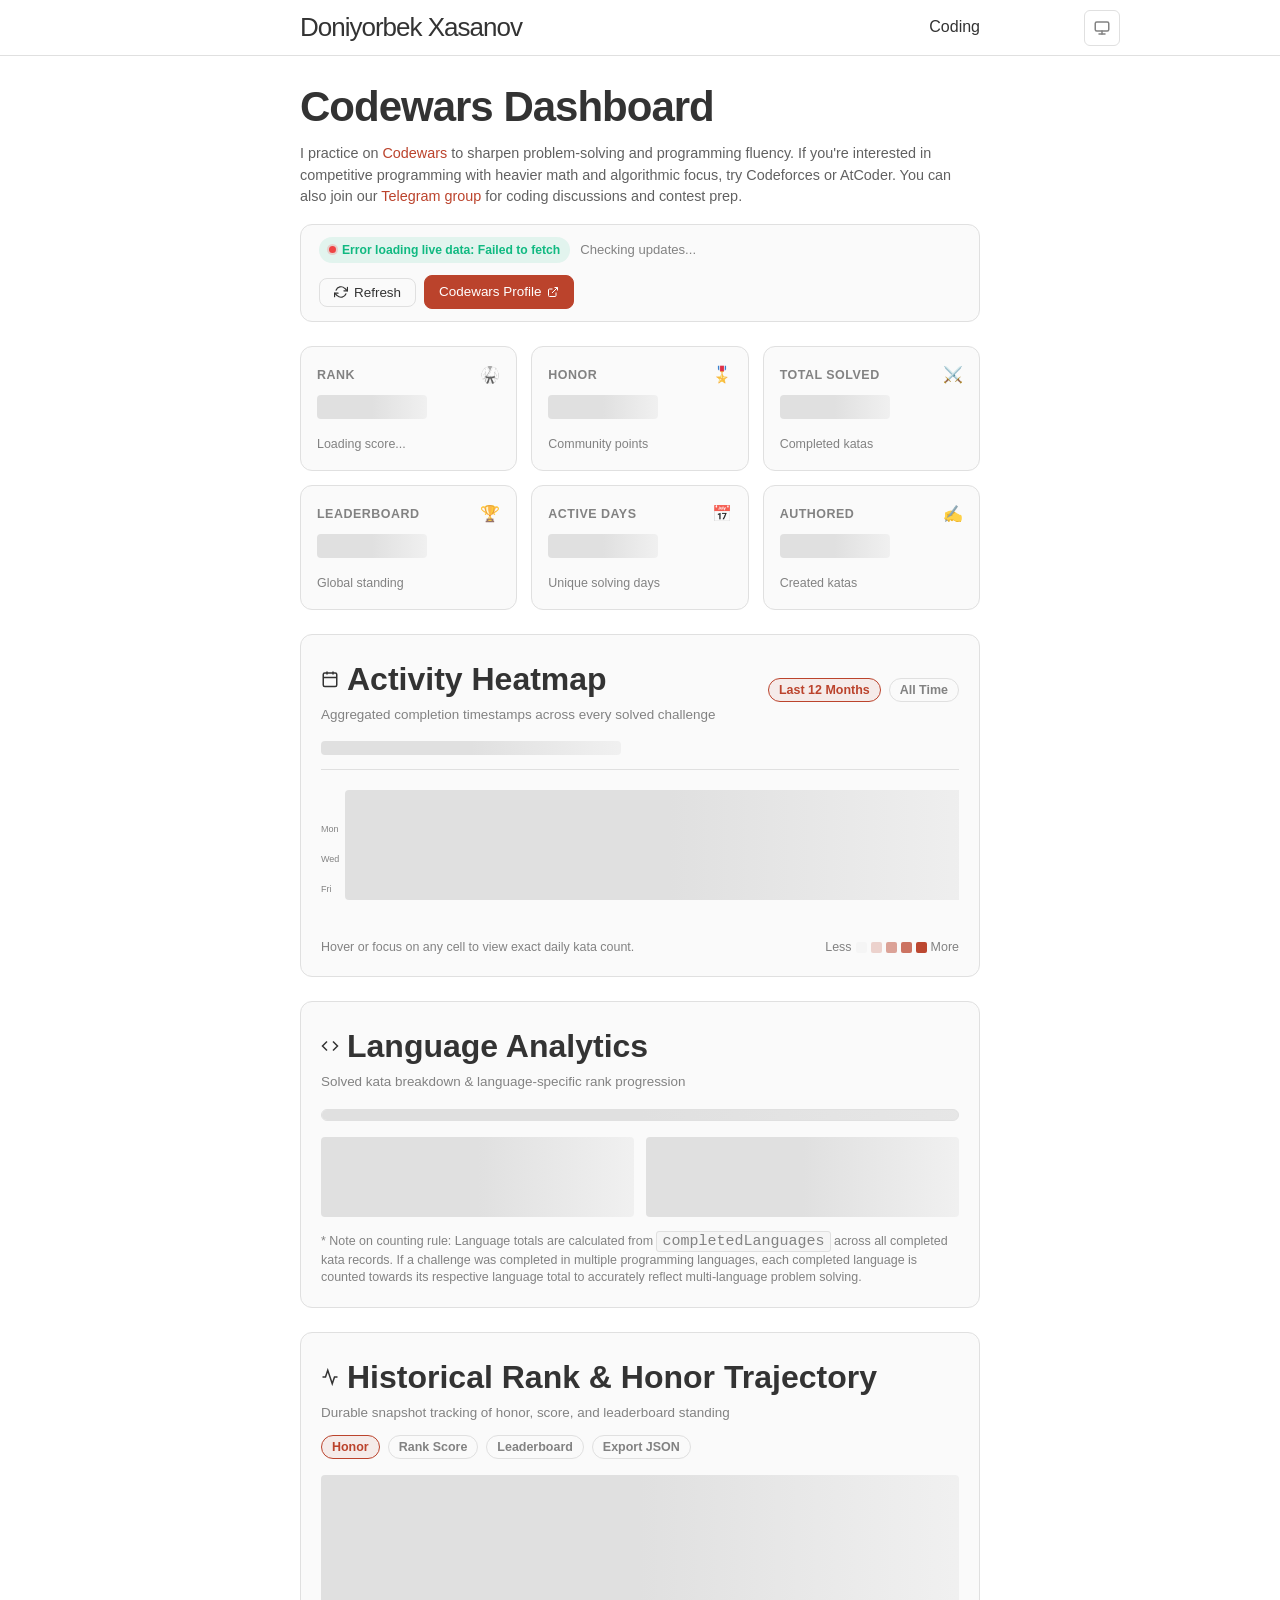
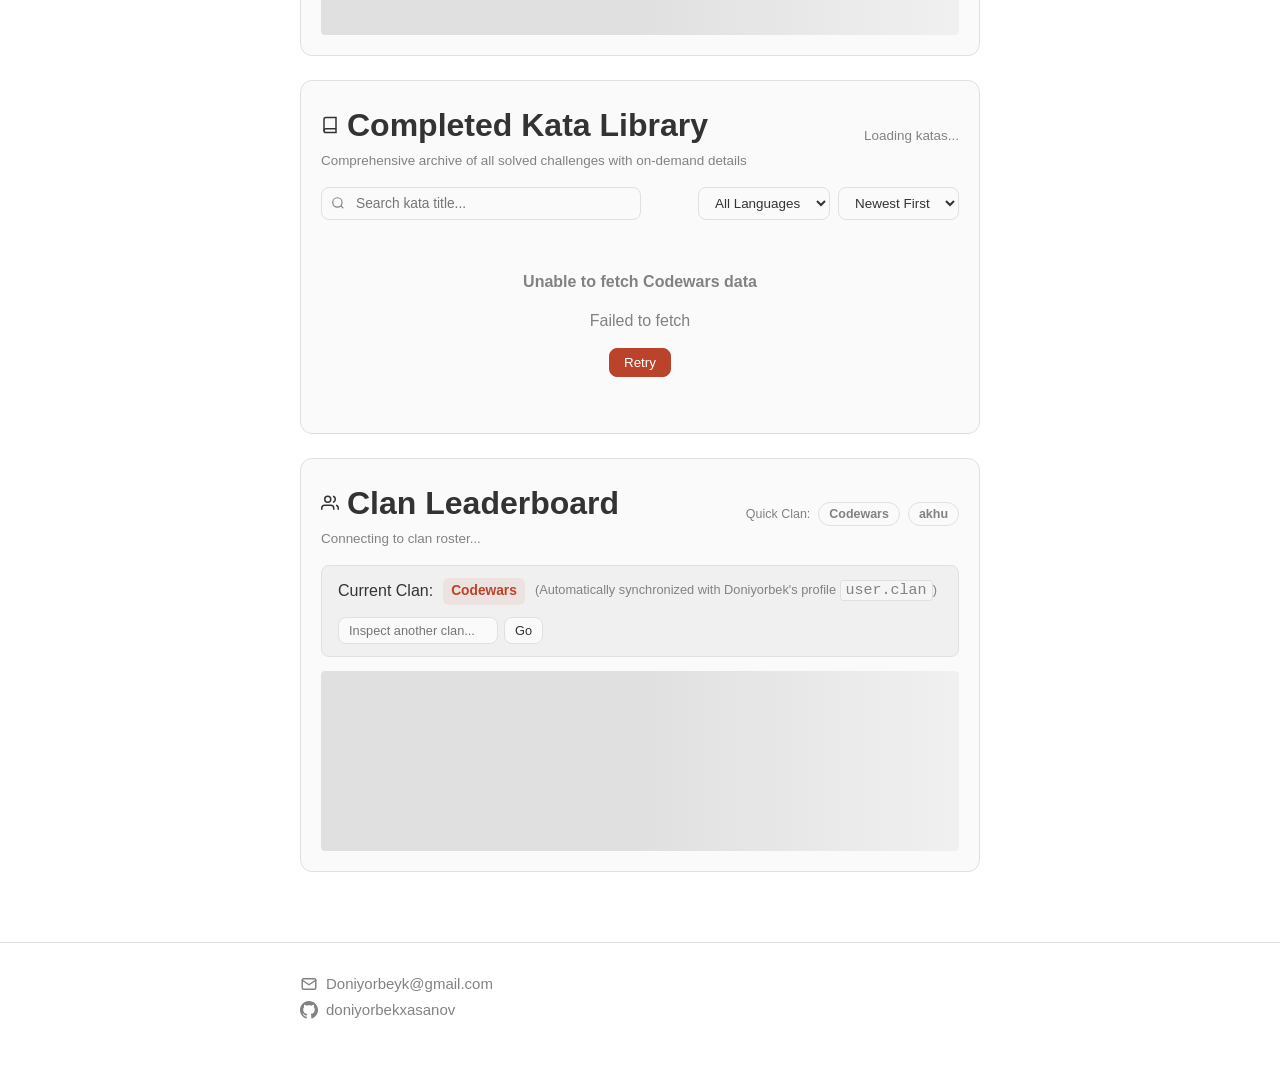
==== coding/index.html @ 40120542 "Optimize website performance, streamline assets, and remove /yangibaev - Completely remove /yangibae" ====
<!DOCTYPE html>
<html lang="en">

<head>
  <meta charset="utf-8">
  <meta http-equiv="X-UA-Compatible" content="IE=edge">
  <meta name="viewport" content="width=device-width, initial-scale=1">

  <!-- Favicon -->
  <link rel="icon" href="/favicon.ico" sizes="any">
  <link rel="icon" type="image/png" sizes="32x32" href="/assets/favicons/favicon-32x32.png">
  <link rel="icon" type="image/png" sizes="16x16" href="/assets/favicons/favicon-16x16.png">
  <link rel="apple-touch-icon" sizes="180x180" href="/assets/favicons/apple-touch-icon.png">
  <meta name="msapplication-TileColor" content="#ffffff">
  <meta name="theme-color" content="#ffffff" id="theme-color-meta">
  <meta name="color-scheme" content="light dark">

  <!-- SEO -->
  <title>Coding & Codewars Dashboard | Doniyorbek Xasanov</title>
  <meta name="description" content="Dynamic Codewars analytics dashboard, activity heatmap, language statistics, and completed kata history for Doniyorbek Xasanov.">
  <meta property="og:title" content="Coding & Codewars Dashboard">
  <meta property="og:locale" content="en_US">
  <meta property="og:description" content="Dynamic Codewars analytics dashboard, activity heatmap, language statistics, and completed kata history for Doniyorbek Xasanov.">
  <link rel="canonical" href="https://doniyorbek.uz/coding/">
  <meta property="og:url" content="https://doniyorbek.uz/coding/">
  <meta property="og:site_name" content="Doniyorbek Xasanov">
  <meta property="og:type" content="website">
  <meta name="twitter:card" content="summary">
  <meta property="twitter:title" content="Coding & Codewars Dashboard">

  <!-- Structured Data -->
  <script type="application/ld+json">
  {
    "@context": "https://schema.org",
    "@type": "WebPage",
    "name": "Coding & Codewars Dashboard",
    "description": "Dynamic Codewars analytics dashboard, activity heatmap, language statistics, and completed kata history for Doniyorbek Xasanov.",
    "headline": "Coding & Codewars Dashboard",
    "url": "https://doniyorbek.uz/coding/"
  }
  </script>

  <!-- Dark mode: apply the initial theme before CSS loads to prevent flash -->
  <script>
    (function () {
      var preference = 'system';
      var theme = 'light';
      var themeColorMeta = document.getElementById('theme-color-meta');

      try {
        preference = localStorage.getItem('theme') || 'system';
      } catch (error) { }

      if (preference !== 'light' && preference !== 'dark' && preference !== 'system') {
        preference = 'system';
      }

      theme = preference === 'system'
        ? (window.matchMedia('(prefers-color-scheme: dark)').matches ? 'dark' : 'light')
        : preference;

      document.documentElement.setAttribute('data-theme-preference', preference);
      document.documentElement.setAttribute('data-theme', theme);
      document.documentElement.style.colorScheme = theme;

      if (themeColorMeta) {
        themeColorMeta.setAttribute('content', theme === 'dark' ? '#111111' : '#ffffff');
      }
    })();
  </script>

  <link rel="stylesheet" href="/assets/css/style.css">
  <link rel="stylesheet" href="/assets/css/codewars-dashboard.css">
  <script src="/assets/js/theme.js" defer></script>
</head>

<body>

  <header class="site-header" role="banner">
    <div class="wrapper">
      <a class="site-title" rel="author" href="/">Doniyorbek Xasanov</a>

      <button class="theme-toggle" id="theme-toggle" type="button" aria-label="Theme: system. Click to switch theme."
        title="Theme: system. Click to switch theme.">
        <svg class="theme-icon theme-icon-light" xmlns="http://www.w3.org/2000/svg" width="18" height="18"
          viewBox="0 0 24 24" fill="none" stroke="currentColor" stroke-width="2" stroke-linecap="round"
          stroke-linejoin="round" aria-hidden="true">
          <circle cx="12" cy="12" r="5"></circle>
          <line x1="12" y1="1" x2="12" y2="3"></line>
          <line x1="12" y1="21" x2="12" y2="23"></line>
          <line x1="4.22" y1="4.22" x2="5.64" y2="5.64"></line>
          <line x1="18.36" y1="18.36" x2="19.78" y2="19.78"></line>
          <line x1="1" y1="12" x2="3" y2="12"></line>
          <line x1="21" y1="12" x2="23" y2="12"></line>
          <line x1="4.22" y1="19.78" x2="5.64" y2="18.36"></line>
          <line x1="18.36" y1="5.64" x2="19.78" y2="4.22"></line>
        </svg>
        <svg class="theme-icon theme-icon-dark" xmlns="http://www.w3.org/2000/svg" width="18" height="18"
          viewBox="0 0 24 24" fill="none" stroke="currentColor" stroke-width="2" stroke-linecap="round"
          stroke-linejoin="round" aria-hidden="true">
          <path d="M21 12.79A9 9 0 1 1 11.21 3 7 7 0 0 0 21 12.79z"></path>
        </svg>
        <svg class="theme-icon theme-icon-system" xmlns="http://www.w3.org/2000/svg" width="18" height="18"
          viewBox="0 0 24 24" fill="none" stroke="currentColor" stroke-width="2" stroke-linecap="round"
          stroke-linejoin="round" aria-hidden="true">
          <rect x="3" y="4" width="18" height="12" rx="2"></rect>
          <line x1="8" y1="20" x2="16" y2="20"></line>
          <line x1="12" y1="16" x2="12" y2="20"></line>
        </svg>
      </button>

      <nav class="site-nav">
        <input type="checkbox" id="nav-trigger" class="nav-trigger" aria-label="Toggle navigation menu">
        <label for="nav-trigger" aria-hidden="true">
          <span class="menu-icon">
            <svg viewBox="0 0 18 15" width="18px" height="15px" aria-hidden="true" focusable="false">
              <path
                d="M18,1.484c0,0.82-0.665,1.484-1.484,1.484H1.484C0.665,2.969,0,2.304,0,1.484l0,0C0,0.665,0.665,0,1.484,0
              h15.032C17.335,0,18,0.665,18,1.484L18,1.484z M18,7.516C18,8.335,17.335,9,16.516,9H1.484C0.665,9,0,8.335,0,7.516l0,0
              c0-0.82,0.665-1.484,1.484-1.484h15.032C17.335,6.031,18,6.696,18,7.516L18,7.516z M18,13.516C18,14.335,17.335,15,16.516,15H1.484
              C0.665,15,0,14.335,0,13.516l0,0c0-0.82,0.665-1.483,1.484-1.483h15.032C17.335,12.031,18,12.695,18,13.516L18,13.516z" />
            </svg>
          </span>
        </label>
        <div class="trigger">
          <a class="page-link" href="/coding/">Coding</a>
        </div>
      </nav>
    </div>
  </header>

  <main class="page-content" aria-label="Content">
    <div class="wrapper">
      <article class="post">
        <header class="post-header">
          <h1 class="post-title">Codewars Dashboard</h1>
        </header>

        <div class="post-content">

          <p class="codewars-note">
            I practice on <a href="https://www.codewars.com/" target="_blank" rel="noopener noreferrer">Codewars</a>
            to sharpen problem-solving and programming fluency. If you're interested in competitive programming with heavier math and algorithmic focus, try Codeforces or AtCoder.
            You can also join our <a href="https://t.me/+tZNnwbZTBqYwMDcy" target="_blank" rel="noopener noreferrer">Telegram group</a> for coding discussions and contest prep.
          </p>

          <!-- ==================== DYNAMIC CODEWARS DASHBOARD ==================== -->
          <section class="cw-dashboard" aria-label="Codewars Analytics Dashboard">

            <!-- Control Bar -->
            <div class="cw-control-bar" id="cw-status-bar">
              <div class="cw-control-left">
                <span class="cw-status-pill is-loading" id="cw-status-pill">
                  <span class="cw-status-dot"></span>
                  <span id="cw-status-text">Connecting to Codewars API...</span>
                </span>
                <span class="cw-last-updated" id="cw-last-updated">Checking updates...</span>
              </div>
              <div class="cw-control-right">
                <button class="cw-btn" id="cw-refresh-btn" type="button" title="Fetch latest data from Codewars API">
                  <svg viewBox="0 0 24 24" width="14" height="14" fill="none" stroke="currentColor" stroke-width="2"
                    stroke-linecap="round" stroke-linejoin="round" aria-hidden="true" focusable="false">
                    <polyline points="23 4 23 10 17 10"></polyline>
                    <polyline points="1 20 1 14 7 14"></polyline>
                    <path d="M3.51 9a9 9 0 0 1 14.85-3.36L23 10M1 14l4.64 4.36A9 9 0 0 0 20.49 15"></path>
                  </svg>
                  <span>Refresh</span>
                </button>
                <a class="cw-btn cw-btn-primary" href="https://www.codewars.com/users/DoniyorbekXasanov" target="_blank"
                  rel="noopener noreferrer" title="View official Codewars profile">
                  <span>Codewars Profile</span>
                  <svg width="12" height="12" viewBox="0 0 24 24" fill="none" stroke="currentColor" stroke-width="2">
                    <path d="M18 13v6a2 2 0 0 1-2 2H5a2 2 0 0 1-2-2V8a2 2 0 0 1 2-2h6"></path>
                    <polyline points="15 3 21 3 21 9"></polyline>
                    <line x1="10" y1="14" x2="21" y2="3"></line>
                  </svg>
                </a>
              </div>
            </div>

            <!-- Overview Metric Cards Grid -->
            <div class="cw-metrics-grid">
              <!-- Current Rank -->
              <div class="cw-metric-card">
                <div class="cw-metric-card-top">
                  <span class="cw-metric-label">Rank</span>
                  <span class="cw-metric-icon">🥋</span>
                </div>
                <div class="cw-metric-value" id="cw-metric-rank">
                  <div class="cw-skeleton cw-skeleton-title"></div>
                </div>
                <div class="cw-metric-sub" id="cw-metric-rank-sub">Loading score...</div>
              </div>

              <!-- Honor Points -->
              <div class="cw-metric-card">
                <div class="cw-metric-card-top">
                  <span class="cw-metric-label">Honor</span>
                  <span class="cw-metric-icon">🎖️</span>
                </div>
                <div class="cw-metric-value" id="cw-metric-honor">
                  <div class="cw-skeleton cw-skeleton-title"></div>
                </div>
                <div class="cw-metric-sub" id="cw-metric-honor-sub">Community points</div>
              </div>

              <!-- Total Solved -->
              <div class="cw-metric-card">
                <div class="cw-metric-card-top">
                  <span class="cw-metric-label">Total Solved</span>
                  <span class="cw-metric-icon">⚔️</span>
                </div>
                <div class="cw-metric-value" id="cw-metric-katas">
                  <div class="cw-skeleton cw-skeleton-title"></div>
                </div>
                <div class="cw-metric-sub" id="cw-metric-katas-sub">Completed katas</div>
              </div>

              <!-- Leaderboard Position -->
              <div class="cw-metric-card">
                <div class="cw-metric-card-top">
                  <span class="cw-metric-label">Leaderboard</span>
                  <span class="cw-metric-icon">🏆</span>
                </div>
                <div class="cw-metric-value" id="cw-metric-leaderboard">
                  <div class="cw-skeleton cw-skeleton-title"></div>
                </div>
                <div class="cw-metric-sub" id="cw-metric-leaderboard-sub">Global standing</div>
              </div>

              <!-- Active Calendar Days -->
              <div class="cw-metric-card">
                <div class="cw-metric-card-top">
                  <span class="cw-metric-label">Active Days</span>
                  <span class="cw-metric-icon">📅</span>
                </div>
                <div class="cw-metric-value" id="cw-metric-active-days">
                  <div class="cw-skeleton cw-skeleton-title"></div>
                </div>
                <div class="cw-metric-sub" id="cw-metric-active-days-sub">Unique solving days</div>
              </div>

              <!-- Authored Kata -->
              <div class="cw-metric-card">
                <div class="cw-metric-card-top">
                  <span class="cw-metric-label">Authored</span>
                  <span class="cw-metric-icon">✍️</span>
                </div>
                <div class="cw-metric-value" id="cw-metric-authored">
                  <div class="cw-skeleton cw-skeleton-title"></div>
                </div>
                <div class="cw-metric-sub" id="cw-metric-authored-sub">Created katas</div>
              </div>
            </div>

            <!-- GitHub-Style Activity Heatmap -->
            <div class="cw-panel" id="cw-heatmap-panel">
              <div class="cw-panel-header">
                <div>
                  <h2 class="cw-panel-title">
                    <svg width="18" height="18" viewBox="0 0 24 24" fill="none" stroke="currentColor" stroke-width="2">
                      <rect x="3" y="4" width="18" height="18" rx="2" ry="2"></rect>
                      <line x1="16" y1="2" x2="16" y2="6"></line>
                      <line x1="8" y1="2" x2="8" y2="6"></line>
                      <line x1="3" y1="10" x2="21" y2="10"></line>
                    </svg>
                    Activity Heatmap
                  </h2>
                  <div class="cw-panel-subtitle">Aggregated completion timestamps across every solved challenge</div>
                </div>
                <div class="cw-history-controls">
                  <button class="cw-pill-btn is-active" id="cw-hm-range-12m" type="button">Last 12 Months</button>
                  <button class="cw-pill-btn" id="cw-hm-range-all" type="button">All Time</button>
                </div>
              </div>

              <div class="cw-heatmap-container">
                <!-- Heatmap Stats Summary -->
                <div class="cw-heatmap-stats" id="cw-heatmap-summary">
                  <div class="cw-skeleton cw-skeleton-text" style="width: 300px;"></div>
                </div>

                <!-- Scrollable Grid -->
                <div class="cw-heatmap-scroll-wrap" id="cw-heatmap-scroll-wrap">
                  <div class="cw-heatmap-inner">
                    <div class="cw-heatmap-weekdays" aria-hidden="true">
                      <span></span>
                      <span>Mon</span>
                      <span></span>
                      <span>Wed</span>
                      <span></span>
                      <span>Fri</span>
                      <span></span>
                    </div>
                    <div class="cw-heatmap-grid-area" id="cw-heatmap-grid-area">
                      <div class="cw-skeleton cw-skeleton-box" style="height: 110px; width: 650px;"></div>
                    </div>
                  </div>
                </div>

                <!-- Heatmap Legend -->
                <div class="cw-heatmap-footer">
                  <span>Hover or focus on any cell to view exact daily kata count.</span>
                  <div class="cw-heatmap-legend">
                    <span>Less</span>
                    <span class="cw-heatmap-legend-cell" style="background: var(--cw-hm-0);"></span>
                    <span class="cw-heatmap-legend-cell" style="background: var(--cw-hm-1);"></span>
                    <span class="cw-heatmap-legend-cell" style="background: var(--cw-hm-2);"></span>
                    <span class="cw-heatmap-legend-cell" style="background: var(--cw-hm-3);"></span>
                    <span class="cw-heatmap-legend-cell" style="background: var(--cw-hm-4);"></span>
                    <span>More</span>
                  </div>
                </div>
              </div>
            </div>

            <!-- Programming Language Statistics -->
            <div class="cw-panel" id="cw-lang-panel">
              <div class="cw-panel-header">
                <div>
                  <h2 class="cw-panel-title">
                    <svg width="18" height="18" viewBox="0 0 24 24" fill="none" stroke="currentColor" stroke-width="2">
                      <polyline points="16 18 22 12 16 6"></polyline>
                      <polyline points="8 6 2 12 8 18"></polyline>
                    </svg>
                    Language Analytics
                  </h2>
                  <div class="cw-panel-subtitle">Solved kata breakdown & language-specific rank progression</div>
                </div>
              </div>

              <!-- Segmented Progress Bar -->
              <div class="cw-lang-progress-bar" id="cw-lang-progress-bar">
                <div class="cw-skeleton cw-skeleton-text" style="width: 100%; height: 100%;"></div>
              </div>

              <!-- Detailed Language Cards -->
              <div class="cw-lang-cards" id="cw-lang-cards">
                <div class="cw-skeleton cw-skeleton-box"></div>
                <div class="cw-skeleton cw-skeleton-box"></div>
              </div>

              <div class="cw-lang-rule-note">
                * Note on counting rule: Language totals are calculated from <code>completedLanguages</code> across all completed kata records. If a challenge was completed in multiple programming languages, each completed language is counted towards its respective language total to accurately reflect multi-language problem solving.
              </div>
            </div>

            <!-- Historical Rank & Honor Tracking -->
            <div class="cw-panel" id="cw-history-panel">
              <div class="cw-panel-header">
                <div>
                  <h2 class="cw-panel-title">
                    <svg width="18" height="18" viewBox="0 0 24 24" fill="none" stroke="currentColor" stroke-width="2">
                      <polyline points="22 12 18 12 15 21 9 3 6 12 2 12"></polyline>
                    </svg>
                    Historical Rank & Honor Trajectory
                  </h2>
                  <div class="cw-panel-subtitle">Durable snapshot tracking of honor, score, and leaderboard standing</div>
                </div>
                <div class="cw-history-controls">
                  <button class="cw-pill-btn is-active" id="cw-hist-honor-btn" type="button">Honor</button>
                  <button class="cw-pill-btn" id="cw-hist-score-btn" type="button">Rank Score</button>
                  <button class="cw-pill-btn" id="cw-hist-lb-btn" type="button">Leaderboard</button>
                  <button class="cw-pill-btn" id="cw-export-snapshots-btn" type="button" title="Download recorded snapshot history as JSON">Export JSON</button>
                </div>
              </div>

              <div class="cw-chart-container" id="cw-history-chart">
                <div class="cw-skeleton cw-skeleton-box" style="height: 160px;"></div>
              </div>
            </div>

            <!-- Complete Kata History Explorer -->
            <div class="cw-panel" id="cw-kata-explorer-panel">
              <div class="cw-panel-header">
                <div>
                  <h2 class="cw-panel-title">
                    <svg width="18" height="18" viewBox="0 0 24 24" fill="none" stroke="currentColor" stroke-width="2">
                      <path d="M4 19.5A2.5 2.5 0 0 1 6.5 17H20"></path>
                      <path d="M6.5 2H20v20H6.5A2.5 2.5 0 0 1 4 19.5v-15A2.5 2.5 0 0 1 6.5 2z"></path>
                    </svg>
                    Completed Kata Library
                  </h2>
                  <div class="cw-panel-subtitle">Comprehensive archive of all solved challenges with on-demand details</div>
                </div>
                <span class="cw-kata-count" id="cw-kata-count">Loading katas...</span>
              </div>

              <!-- Toolbar -->
              <div class="cw-kata-toolbar">
                <div class="cw-search-wrap">
                  <svg class="cw-search-icon" width="14" height="14" viewBox="0 0 24 24" fill="none" stroke="currentColor" stroke-width="2">
                    <circle cx="11" cy="11" r="8"></circle>
                    <line x1="21" y1="21" x2="16.65" y2="16.65"></line>
                  </svg>
                  <input type="search" class="cw-search-input" id="cw-kata-search" placeholder="Search kata title...">
                </div>

                <div class="cw-filter-group">
                  <select class="cw-select" id="cw-kata-lang-select" aria-label="Filter by language">
                    <option value="all">All Languages</option>
                  </select>

                  <select class="cw-select" id="cw-kata-sort-select" aria-label="Sort katas">
                    <option value="newest">Newest First</option>
                    <option value="oldest">Oldest First</option>
                    <option value="az">Name (A-Z)</option>
                    <option value="za">Name (Z-A)</option>
                  </select>
                </div>
              </div>

              <!-- Kata List -->
              <div class="cw-kata-list" id="cw-kata-list">
                <div class="cw-skeleton cw-skeleton-box" style="height: 50px; margin-bottom: 6px;"></div>
                <div class="cw-skeleton cw-skeleton-box" style="height: 50px; margin-bottom: 6px;"></div>
                <div class="cw-skeleton cw-skeleton-box" style="height: 50px;"></div>
              </div>

              <!-- Pagination -->
              <div class="cw-kata-pagination" id="cw-kata-pagination" style="display: none;">
                <span class="cw-kata-date" id="cw-kata-page-info">Page 1 of 1</span>
                <div class="cw-page-nav">
                  <button class="cw-btn" id="cw-kata-page-prev" type="button">Previous</button>
                  <button class="cw-btn" id="cw-kata-page-next" type="button">Next</button>
                </div>
              </div>
            </div>

            <!-- Dynamic Clan Leaderboard -->
            <div class="cw-panel" id="cw-clan-panel">
              <div class="cw-panel-header">
                <div>
                  <h2 class="cw-panel-title">
                    <svg width="18" height="18" viewBox="0 0 24 24" fill="none" stroke="currentColor" stroke-width="2">
                      <path d="M17 21v-2a4 4 0 0 0-4-4H5a4 4 0 0 0-4 4v2"></path>
                      <circle cx="9" cy="7" r="4"></circle>
                      <path d="M23 21v-2a4 4 0 0 0-3-3.87"></path>
                      <path d="M16 3.13a4 4 0 0 1 0 7.75"></path>
                    </svg>
                    <span id="cw-clan-name-heading">Clan Leaderboard</span>
                  </h2>
                  <div class="cw-panel-subtitle" id="cw-clan-status">Connecting to clan roster...</div>
                </div>
                <div class="cw-history-controls">
                  <span style="font-size: 0.78rem; color: var(--cw-text-muted);">Quick Clan:</span>
                  <button class="cw-pill-btn" id="cw-clan-preset-codewars" type="button">Codewars</button>
                  <button class="cw-pill-btn" id="cw-clan-preset-akhu" type="button">akhu</button>
                </div>
              </div>

              <!-- Dynamic Clan Banner -->
              <div class="cw-clan-banner">
                <div class="cw-clan-banner-info">
                  <span>Current Clan:</span>
                  <span class="cw-clan-tag" id="cw-clan-badge">Codewars</span>
                  <span style="font-size: 0.8rem; color: var(--cw-text-muted);">
                    (Automatically synchronized with Doniyorbek's profile <code>user.clan</code>)
                  </span>
                </div>
                <div style="display: flex; gap: 6px; align-items: center;">
                  <input type="text" class="cw-search-input" id="cw-clan-switch-input" placeholder="Inspect another clan..." style="padding: 5px 10px; width: 160px; font-size: 0.8rem;">
                  <button class="cw-btn" id="cw-clan-switch-btn" type="button" style="padding: 5px 10px; font-size: 0.8rem;">Go</button>
                </div>
              </div>

              <!-- Clan Table Region -->
              <div class="codewars-clan-board" id="cw-clan-board" role="region" aria-label="Codewars clan leaderboard, scrollable" tabindex="0">
                <div class="cw-skeleton cw-skeleton-box" style="height: 180px;"></div>
              </div>
            </div>

          </section>

          <!-- Codewars Script -->
          <script src="/assets/js/codewars-dashboard.js" defer></script>

        </div>
      </article>
    </div>
  </main>

  <footer class="site-footer h-card">
    <data class="u-url" href="/"></data>
    <div class="wrapper">
      <div class="footer-col-wrapper">
        <div class="footer-col footer-col-1">
          <ul class="contact-list">
            <li>
              <span>
                <svg xmlns="http://www.w3.org/2000/svg" width="18" height="18" viewBox="0 0 24 24" fill="none"
                  stroke="currentColor" stroke-width="2" stroke-linecap="round" stroke-linejoin="round">
                  <rect x="3" y="5" width="18" height="14" rx="2" ry="2"></rect>
                  <polyline points="3 7 12 13 21 7"></polyline>
                </svg>
              </span>
              <a class="u-email" href="mailto:Doniyorbeyk@gmail.com">Doniyorbeyk@gmail.com</a>
            </li>
            <li>
              <span>
                <svg xmlns="http://www.w3.org/2000/svg" width="18" height="18" viewBox="0 0 24 24" fill="currentColor">
                  <path
                    d="M12 0c-6.626 0-12 5.373-12 12 0 5.302 3.438 9.8 8.207 11.387.599.111.793-.261.793-.577v-2.234c-3.338.726-4.033-1.416-4.033-1.416-.546-1.387-1.333-1.756-1.333-1.756-1.089-.745.083-.729.083-.729 1.205.084 1.839 1.237 1.839 1.237 1.07 1.834 2.807 1.304 3.492.997.107-.775.418-1.305.762-1.604-2.665-.305-5.467-1.334-5.467-5.931 0-1.311.469-2.381 1.236-3.221-.124-.303-.535-1.524.117-3.176 0 0 1.008-.322 3.301 1.23.957-.266 1.983-.399 3.003-.404 1.02.005 2.047.138 3.006.404 2.291-1.552 3.297-1.23 3.297-1.23.653 1.653.242 2.874.118 3.176.77.84 1.235 1.911 1.235 3.221 0 4.609-2.807 5.624-5.479 5.921.43.372.823 1.102.823 2.222v3.293c0 .319.192.694.801.576 4.765-1.589 8.199-6.086 8.199-11.386 0-6.627-5.373-12-12-12z" />
                </svg>
              </span>
              <a href="https://github.com/doniyorbekxasanov">doniyorbekxasanov</a>
            </li>
          </ul>
        </div>
      </div>
    </div>
  </footer>

</body>

</html>
---- assets/css/style.css ----
/* ===================================================================
   doniyorbek.uz — Design System
   =================================================================== */

/* --- 1. CSS Custom Properties (Light Theme) --- */
:root {
  --bg-color: #ffffff;
  --text-color: #333333;
  --brand-color: #2a7ae2;
  --brand-color-dark: #1756b4;
  --on-brand-color: #ffffff;
  --grey-color: #828282;
  --grey-color-light: #f0f0f0;
  --grey-color-dark: #616161;
  --border-color: #e0e0e0;
  --card-bg: #fafafa;
  --code-bg: #f5f5f5;
  --highlight-bg: #fafafa;
  --shadow-color: rgba(0, 0, 0, 0.05);
  --shadow-color-hover: rgba(0, 0, 0, 0.1);
  --table-row-bg: #fafafa;
  --table-header-bg: #f0f0f0;
  --table-header-border: #e0e0e0;
  --table-header-border-bottom: #d0d0d0;
  --link-visited: #2a7ae2;
  --svg-icon-fill: #828282;
  --success-color: #2e7d32;
  --success-color-dark: #1b5e20;
  --success-bg: #f0f0f0;
  --danger-color: #c62828;
  --danger-color-dark: #b71c1c;
  --danger-bg: #fbe9e9;
  --warning-color: #b26500;
  --warning-bg: #fafafa;
  --warning-border: #b26500;
  --muted-surface: rgba(0, 0, 0, 0.04);
}

/* --- 2. Dark Theme --- */
[data-theme="dark"] {
  --bg-color: #111111;
  --text-color: #e0e0e0;
  --brand-color: #7aa7ff;
  --brand-color-dark: #5a90e0;
  --on-brand-color: #111111;
  --grey-color: #999999;
  --grey-color-light: #1f1f1f;
  --grey-color-dark: #cccccc;
  --border-color: #2a2a2a;
  --card-bg: #1a1a1a;
  --code-bg: #0a0a0a;
  --highlight-bg: #1a1a1a;
  --shadow-color: rgba(0, 0, 0, 0.4);
  --shadow-color-hover: rgba(0, 0, 0, 0.6);
  --table-row-bg: #1a1a1a;
  --table-header-bg: #0a0a0a;
  --table-header-border: #2a2a2a;
  --table-header-border-bottom: #3a3a3a;
  --link-visited: #7aa7ff;
  --svg-icon-fill: #999999;
  --success-color: #81c784;
  --success-color-dark: #a5d6a7;
  --success-bg: #1f1f1f;
  --danger-color: #ef9a9a;
  --danger-color-dark: #e57373;
  --danger-bg: #2a1a1a;
  --warning-color: #ffcc80;
  --warning-bg: #1f1f1f;
  --warning-border: #ffcc80;
  --muted-surface: rgba(255, 255, 255, 0.04);
}

/* --- 3. Base Reset & Typography --- */
*,
*::before,
*::after {
  box-sizing: border-box;
}

html {
  overflow-x: hidden;
}

body,
h1,
h2,
h3,
h4,
h5,
h6,
p,
blockquote,
pre,
hr,
dl,
dd,
ol,
ul,
figure {
  margin: 0;
  padding: 0;
}

.visually-hidden {
  position: absolute;
  width: 1px;
  height: 1px;
  padding: 0;
  margin: -1px;
  overflow: hidden;
  clip: rect(0, 0, 0, 0);
  white-space: nowrap;
  border: 0;
}

body {
  font: 400 16px/1.5 -apple-system, BlinkMacSystemFont, "Segoe UI", Roboto, Helvetica, Arial, sans-serif, "Apple Color Emoji", "Segoe UI Emoji", "Segoe UI Symbol";
  color: var(--text-color);
  background-color: var(--bg-color);
  -webkit-text-size-adjust: 100%;
  font-feature-settings: "kern" 1;
  font-kerning: normal;
  display: flex;
  min-height: 100vh;
  flex-direction: column;
  transition: background-color 0.3s ease, color 0.3s ease;
}

h1,
h2,
h3,
h4,
h5,
h6,
p,
blockquote,
pre,
ul,
ol,
dl,
figure,
.highlight {
  margin-bottom: 15px;
}

main {
  display: block;
}

img {
  max-width: 100%;
  vertical-align: middle;
}

figure>img {
  display: block;
}

figcaption {
  font-size: 14px;
}

ul,
ol {
  margin-left: 30px;
}

li>ul,
li>ol {
  margin-bottom: 0;
}

h1,
h2,
h3,
h4,
h5,
h6 {
  font-weight: 600;
}

a {
  color: var(--brand-color);
  text-decoration: none;
}

a:visited {
  color: var(--link-visited);
}

a:hover {
  color: var(--text-color);
  text-decoration: underline;
}

blockquote {
  color: var(--grey-color);
  border-left: 4px solid var(--border-color);
  padding-left: 15px;
  font-size: 18px;
  letter-spacing: -1px;
  font-style: italic;
}

blockquote> :last-child {
  margin-bottom: 0;
}

pre,
code {
  font-size: 15px;
  border: 1px solid var(--border-color);
  border-radius: 3px;
  background-color: var(--code-bg);
}

code {
  padding: 1px 5px;
}

pre {
  padding: 8px 12px;
  overflow-x: auto;
}

pre>code {
  border: 0;
  padding-right: 0;
  padding-left: 0;
}

/* --- 4. Layout Wrapper --- */
.wrapper {
  max-width: calc(800px - (30px * 2));
  margin-right: auto;
  margin-left: auto;
  padding-right: 30px;
  padding-left: 30px;
}

@media screen and (max-width: 800px) {
  .wrapper {
    max-width: calc(800px - (30px));
    padding-right: 15px;
    padding-left: 15px;
  }
}

/* --- 5. Site Header --- */
.site-header {
  border-bottom: 1px solid var(--border-color);
  min-height: 55.95px;
  position: relative;
}

.site-title {
  font-size: 26px;
  font-weight: 300;
  line-height: 54px;
  letter-spacing: -1px;
  margin-bottom: 0;
  float: left;
}

.site-title,
.site-title:visited {
  color: var(--text-color);
}

/* --- 6. Theme Toggle Button --- */
.theme-toggle {
  display: inline-flex;
  align-items: center;
  justify-content: center;
  width: 36px;
  height: 36px;
  padding: 0;
  border: 1px solid var(--border-color);
  border-radius: 6px;
  background: transparent;
  color: var(--grey-color);
  cursor: pointer;
  position: absolute;
  top: 10px;
  right: 160px;
  z-index: 10;
  transition: color 0.2s, border-color 0.2s;
}

.theme-toggle:hover {
  color: var(--text-color);
  border-color: var(--text-color);
}

.theme-icon {
  display: none;
}

[data-theme-preference="light"] .theme-icon-light,
[data-theme-preference="dark"] .theme-icon-dark,
[data-theme-preference="system"] .theme-icon-system {
  display: block;
}

@media screen and (max-width: 600px) {
  .theme-toggle {
    right: 70px;
  }
}

/* --- 7. Site Navigation --- */
.site-nav {
  float: right;
  line-height: 54px;
}

.site-nav .nav-trigger {
  display: none;
}

.site-nav .menu-icon {
  display: none;
}

.site-nav .page-link {
  color: var(--text-color);
  line-height: 1.5;
}

.site-nav .page-link:not(:last-child) {
  margin-right: 20px;
}

@media screen and (max-width: 600px) {
  .site-nav {
    position: absolute;
    top: 9px;
    right: 15px;
    background-color: var(--bg-color);
    border: 1px solid var(--border-color);
    border-radius: 5px;
    text-align: right;
  }

  .site-nav label[for="nav-trigger"] {
    display: block;
    float: right;
    width: 36px;
    height: 36px;
    line-height: 0;
    padding-top: 10px;
    text-align: center;
    cursor: pointer;
  }

  .site-nav .menu-icon {
    display: block;
    float: right;
    width: 36px;
    height: 26px;
    line-height: 0;
    padding-top: 10px;
    text-align: center;
  }

  .site-nav .menu-icon>svg {
    fill: var(--text-color);
  }

  .site-nav input~.trigger {
    clear: both;
    display: none;
  }

  .site-nav input:checked~.trigger {
    display: block;
    padding-bottom: 5px;
  }

  .site-nav .page-link {
    display: block;
    padding: 5px 10px;
    margin-left: 20px;
  }

  .site-nav .page-link:not(:last-child) {
    margin-right: 0;
  }
}

/* --- 8. Page Content --- */
.page-content {
  padding: 30px 0;
  flex: 1;
}

.page-content .wrapper {
  padding-top: 0;
}

.post-title {
  font-size: 42px;
  letter-spacing: -1px;
  line-height: 1;
}

@media screen and (max-width: 800px) {
  .post-title {
    font-size: 36px;
  }
}

.post-content {
  margin-bottom: 30px;
}

.post-content h2 {
  font-size: 32px;
}

.post-content h3 {
  font-size: 26px;
}

.post-content h4 {
  font-size: 20px;
}

@media screen and (max-width: 800px) {
  .post-content h2 {
    font-size: 28px;
  }

  .post-content h3 {
    font-size: 22px;
  }

  .post-content h4 {
    font-size: 18px;
  }
}

/* --- 9. Profile Photo (Home Page) --- */
.profile-photo-wrap {
  text-align: center;
  margin-bottom: 20px;
}

.profile-photo {
  width: 250px;
  height: 250px;
  border-radius: 50%;
  object-fit: cover;
}

/* --- 10. Site Footer --- */
.site-footer {
  border-top: 1px solid var(--border-color);
  padding: 30px 0;
}

.footer-heading {
  font-size: 18px;
  margin-bottom: 15px;
}

.contact-list,
.social-media-list {
  list-style: none;
  margin-left: 0;
}

.contact-list li {
  display: flex;
  align-items: center;
  gap: 8px;
  margin-bottom: 4px;
}

.contact-list li span {
  display: inline-flex;
  align-items: center;
  color: var(--svg-icon-fill);
}

.contact-list a {
  color: var(--grey-color);
  text-decoration: none;
}

.contact-list a:hover {
  color: var(--brand-color);
}

.footer-col-wrapper {
  font-size: 15px;
  color: var(--grey-color);
  margin-left: -15px;
}

.footer-col {
  float: left;
  margin-bottom: 15px;
  padding-left: 15px;
}

.footer-col-1 {
  width: calc(50% - 15px);
}

.footer-col-3 {
  width: calc(50% - 15px);
}

@media screen and (max-width: 600px) {

  .footer-col-1,
  .footer-col-3 {
    width: calc(100% - 15px);
  }
}

/* --- 11. Tables (General) --- */
table {
  margin-bottom: 30px;
  width: 100%;
  text-align: left;
  color: var(--text-color);
  border-collapse: collapse;
  border: 1px solid var(--border-color);
}

table th,
table td {
  padding: 8px 12px;
}

table th {
  background-color: var(--table-header-bg);
  border: 1px solid var(--table-header-border);
  border-bottom-color: var(--table-header-border-bottom);
}

table td {
  border: 1px solid var(--border-color);
}

table tr:nth-child(even) {
  background-color: var(--table-row-bg);
}

/* --- 12. 404 / Not Found --- */
.not-found-container {
  margin: 10px auto;
  max-width: 600px;
  text-align: center;
}

.not-found-title {
  margin: 30px 0;
  font-size: 4em;
  line-height: 1;
  letter-spacing: 0;
}

.easter-egg {
  cursor: pointer;
  color: inherit;
  text-decoration: none;
}

.easter-egg:hover {
  text-decoration: none;
  color: inherit;
}

#easterEggGif {
  margin-top: 1em;
  display: none;
}

/* --- 13. Animations --- */
@keyframes fadeIn {
  from {
    opacity: 0;
    transform: translateY(-10px);
  }

  to {
    opacity: 1;
    transform: translateY(0);
  }
}
---- assets/css/codewars-dashboard.css ----
/* ===================================================================
   Codewars Dynamic Dashboard Stylesheet
   Designed for doniyorbek.uz/coding/
   =================================================================== */

:root {
  --cw-brand: #bb432c;
  --cw-brand-hover: #a33823;
  --cw-brand-light: rgba(187, 67, 44, 0.08);
  --cw-brand-border: rgba(187, 67, 44, 0.25);
  
  --cw-card-bg: var(--card-bg, #ffffff);
  --cw-card-border: var(--border-color, #e5e7eb);
  --cw-text-main: var(--text-color, #111827);
  --cw-text-muted: var(--grey-color, #6b7280);
  --cw-text-sub: var(--grey-color-dark, #374151);
  --cw-bg-subtle: var(--muted-surface, #f9fafb);
  
  --cw-rank-white: #777777;
  --cw-rank-yellow: #d89b00;
  --cw-rank-blue: #2f79bb;
  --cw-rank-purple: #7952b3;
  --cw-rank-black: #1f2937;
  
  --cw-hm-0: var(--code-bg, #f3f4f6);
  --cw-hm-1: rgba(187, 67, 44, 0.22);
  --cw-hm-2: rgba(187, 67, 44, 0.48);
  --cw-hm-3: rgba(187, 67, 44, 0.74);
  --cw-hm-4: rgba(187, 67, 44, 0.98);
}

[data-theme="dark"] {
  --cw-brand: #e0654e;
  --cw-brand-hover: #f07b66;
  --cw-brand-light: rgba(224, 101, 78, 0.12);
  --cw-brand-border: rgba(224, 101, 78, 0.3);
  
  --cw-rank-white: #9ca3af;
  --cw-rank-yellow: #f5b041;
  --cw-rank-blue: #4a9ff5;
  --cw-rank-purple: #9b72cf;
  --cw-rank-black: #e5e7eb;
  
  --cw-hm-0: #1e242c;
  --cw-hm-1: rgba(224, 101, 78, 0.25);
  --cw-hm-2: rgba(224, 101, 78, 0.50);
  --cw-hm-3: rgba(224, 101, 78, 0.75);
  --cw-hm-4: rgba(224, 101, 78, 1);
}

/* Dashboard Container */
.cw-dashboard {
  display: flex;
  flex-direction: column;
  gap: 24px;
  margin: 16px 0 40px;
}

/* Header & Control Bar */
.cw-control-bar {
  display: flex;
  align-items: center;
  justify-content: space-between;
  flex-wrap: wrap;
  gap: 12px;
  padding: 12px 18px;
  background: var(--cw-card-bg);
  border: 1px solid var(--cw-card-border);
  border-radius: 12px;
}

.cw-control-left {
  display: flex;
  align-items: center;
  gap: 10px;
  flex-wrap: wrap;
}

.cw-status-pill {
  display: inline-flex;
  align-items: center;
  gap: 6px;
  padding: 4px 10px;
  border-radius: 999px;
  font-size: 0.76rem;
  font-weight: 600;
  background: rgba(16, 185, 129, 0.1);
  color: #10b981;
}

.cw-status-dot {
  width: 7px;
  height: 7px;
  border-radius: 50%;
  background: #10b981;
  box-shadow: 0 0 0 2px rgba(16, 185, 129, 0.2);
}

.cw-status-pill.is-loading .cw-status-dot {
  background: #f59e0b;
  box-shadow: 0 0 0 2px rgba(245, 158, 11, 0.2);
  animation: pulse 1s infinite;
}

.cw-status-pill.is-error .cw-status-dot {
  background: #ef4444;
  box-shadow: 0 0 0 2px rgba(239, 68, 68, 0.2);
}

.cw-last-updated {
  font-size: 0.82rem;
  color: var(--cw-text-muted);
}

.cw-control-right {
  display: flex;
  align-items: center;
  gap: 8px;
}

.cw-btn {
  display: inline-flex;
  align-items: center;
  gap: 6px;
  padding: 6px 14px;
  font-size: 0.84rem;
  font-weight: 500;
  border-radius: 8px;
  border: 1px solid var(--cw-card-border);
  background: var(--cw-card-bg);
  color: var(--cw-text-main);
  cursor: pointer;
  text-decoration: none;
  transition: all 0.15s ease;
}

.cw-btn:hover {
  border-color: var(--cw-brand);
  color: var(--cw-brand);
  background: var(--cw-brand-light);
  text-decoration: none;
}

.cw-btn-primary {
  background: var(--cw-brand);
  color: #ffffff !important;
  border-color: var(--cw-brand);
}

.cw-btn-primary:hover {
  background: var(--cw-brand-hover);
  border-color: var(--cw-brand-hover);
  color: #ffffff !important;
}

.cw-btn:disabled {
  opacity: 0.55;
  cursor: not-allowed;
}

.cw-btn.is-refreshing svg {
  animation: codewars-spin 0.8s linear infinite;
}

/* Metric Cards Grid */
.cw-metrics-grid {
  display: grid;
  grid-template-columns: repeat(auto-fit, minmax(170px, 1fr));
  gap: 14px;
}

.cw-metric-card {
  display: flex;
  flex-direction: column;
  padding: 16px;
  background: var(--cw-card-bg);
  border: 1px solid var(--cw-card-border);
  border-radius: 12px;
  transition: transform 0.15s ease, box-shadow 0.15s ease, border-color 0.15s ease;
  position: relative;
  overflow: hidden;
}

.cw-metric-card:hover {
  transform: translateY(-2px);
  border-color: var(--cw-brand-border);
  box-shadow: 0 4px 12px rgba(0, 0, 0, 0.05);
}

.cw-metric-card-top {
  display: flex;
  align-items: center;
  justify-content: space-between;
  margin-bottom: 8px;
}

.cw-metric-label {
  font-size: 0.78rem;
  font-weight: 600;
  color: var(--cw-text-muted);
  text-transform: uppercase;
  letter-spacing: 0.04em;
}

.cw-metric-icon {
  color: var(--cw-brand);
  opacity: 0.85;
}

.cw-metric-value {
  font-size: 1.65rem;
  font-weight: 700;
  color: var(--cw-text-main);
  line-height: 1.15;
  font-variant-numeric: tabular-nums;
  margin-bottom: 4px;
}

.cw-metric-sub {
  font-size: 0.78rem;
  color: var(--cw-text-muted);
}

/* Rank Badge */
.cw-rank-badge {
  display: inline-flex;
  align-items: center;
  padding: 2px 8px;
  border-radius: 6px;
  font-size: 0.84rem;
  font-weight: 700;
  line-height: 1.3;
  letter-spacing: 0.02em;
}

.cw-rank-blue {
  background: rgba(47, 121, 187, 0.15);
  color: var(--cw-rank-blue);
  border: 1px solid rgba(47, 121, 187, 0.3);
}

.cw-rank-yellow {
  background: rgba(216, 155, 0, 0.15);
  color: var(--cw-rank-yellow);
  border: 1px solid rgba(216, 155, 0, 0.3);
}

.cw-rank-purple {
  background: rgba(121, 82, 179, 0.15);
  color: var(--cw-rank-purple);
  border: 1px solid rgba(121, 82, 179, 0.3);
}

.cw-rank-white {
  background: rgba(119, 119, 119, 0.15);
  color: var(--cw-rank-white);
  border: 1px solid rgba(119, 119, 119, 0.3);
}

/* Panel Sections */
.cw-panel {
  padding: 20px;
  background: var(--cw-card-bg);
  border: 1px solid var(--cw-card-border);
  border-radius: 12px;
}

.cw-panel-header {
  display: flex;
  align-items: center;
  justify-content: space-between;
  flex-wrap: wrap;
  gap: 12px;
  margin-bottom: 16px;
}

.cw-panel-title {
  margin: 0;
  font-size: 1.15rem;
  font-weight: 600;
  color: var(--cw-text-main);
  display: flex;
  align-items: center;
  gap: 8px;
}

.cw-panel-subtitle {
  font-size: 0.84rem;
  color: var(--cw-text-muted);
  margin-top: 2px;
}

/* Heatmap Section */
.cw-heatmap-container {
  display: flex;
  flex-direction: column;
  gap: 12px;
}

.cw-heatmap-stats {
  display: flex;
  align-items: center;
  gap: 16px;
  flex-wrap: wrap;
  font-size: 0.84rem;
  color: var(--cw-text-sub);
  padding-bottom: 8px;
  border-bottom: 1px solid var(--cw-card-border);
}

.cw-heatmap-stat-item {
  display: flex;
  align-items: center;
  gap: 5px;
}

.cw-heatmap-stat-item strong {
  color: var(--cw-text-main);
}

.cw-heatmap-scroll-wrap {
  overflow-x: auto;
  padding: 8px 0 12px;
  -webkit-overflow-scrolling: touch;
}

.cw-heatmap-inner {
  display: inline-flex;
  gap: 6px;
  user-select: none;
}

.cw-heatmap-weekdays {
  display: grid;
  grid-template-rows: repeat(7, 12px);
  gap: 3px;
  padding-top: 18px;
  font-size: 9px;
  color: var(--cw-text-muted);
  line-height: 12px;
}

.cw-heatmap-grid-area {
  display: flex;
  flex-direction: column;
  gap: 4px;
}

.cw-heatmap-months {
  display: flex;
  font-size: 9px;
  color: var(--cw-text-muted);
  height: 14px;
  position: relative;
}

.cw-heatmap-month-label {
  position: absolute;
  white-space: nowrap;
}

.cw-heatmap-grid {
  display: grid;
  grid-auto-flow: column;
  grid-template-rows: repeat(7, 12px);
  grid-auto-columns: 12px;
  gap: 3px;
}

.cw-heatmap-cell {
  width: 12px;
  height: 12px;
  border-radius: 2px;
  background: var(--cw-hm-0);
  cursor: pointer;
  transition: transform 0.1s ease;
  position: relative;
}

.cw-heatmap-cell:hover,
.cw-heatmap-cell:focus-visible {
  transform: scale(1.35);
  z-index: 10;
  outline: 1.5px solid var(--cw-brand);
}

.cw-heatmap-cell[data-level="0"] { background: var(--cw-hm-0); }
.cw-heatmap-cell[data-level="1"] { background: var(--cw-hm-1); }
.cw-heatmap-cell[data-level="2"] { background: var(--cw-hm-2); }
.cw-heatmap-cell[data-level="3"] { background: var(--cw-hm-3); }
.cw-heatmap-cell[data-level="4"] { background: var(--cw-hm-4); }

.cw-heatmap-footer {
  display: flex;
  align-items: center;
  justify-content: space-between;
  flex-wrap: wrap;
  gap: 10px;
  font-size: 0.78rem;
  color: var(--cw-text-muted);
  margin-top: 4px;
}

.cw-heatmap-legend {
  display: inline-flex;
  align-items: center;
  gap: 4px;
}

.cw-heatmap-legend-cell {
  width: 11px;
  height: 11px;
  border-radius: 2px;
}

/* Tooltip */
.cw-tooltip {
  position: fixed;
  z-index: 9999;
  padding: 6px 10px;
  background: #111827;
  color: #f9fafb;
  font-size: 0.76rem;
  border-radius: 6px;
  pointer-events: none;
  opacity: 0;
  transform: translate(-50%, -100%) translateY(-6px);
  transition: opacity 0.15s ease;
  box-shadow: 0 4px 12px rgba(0, 0, 0, 0.2);
  white-space: nowrap;
}

.cw-tooltip.is-visible {
  opacity: 1;
}

/* Language Stats Section */
.cw-lang-progress-bar {
  display: flex;
  height: 12px;
  border-radius: 6px;
  overflow: hidden;
  background: var(--cw-bg-subtle);
  margin: 10px 0 16px;
  border: 1px solid var(--cw-card-border);
}

.cw-lang-segment {
  height: 100%;
  transition: width 0.3s ease;
}

.cw-lang-cards {
  display: grid;
  grid-template-columns: repeat(auto-fit, minmax(220px, 1fr));
  gap: 12px;
}

.cw-lang-card {
  display: flex;
  flex-direction: column;
  padding: 14px 16px;
  background: var(--cw-bg-subtle);
  border: 1px solid var(--cw-card-border);
  border-radius: 10px;
}

.cw-lang-card-header {
  display: flex;
  align-items: center;
  justify-content: space-between;
  margin-bottom: 8px;
}

.cw-lang-card-title {
  display: flex;
  align-items: center;
  gap: 8px;
  font-weight: 600;
  font-size: 0.95rem;
  color: var(--cw-text-main);
}

.cw-lang-dot {
  width: 10px;
  height: 10px;
  border-radius: 50%;
}

.cw-lang-count {
  font-size: 1.25rem;
  font-weight: 700;
  color: var(--cw-text-main);
  font-variant-numeric: tabular-nums;
}

.cw-lang-meta {
  display: flex;
  align-items: center;
  justify-content: space-between;
  margin-top: 6px;
  font-size: 0.78rem;
  color: var(--cw-text-muted);
}

.cw-lang-rule-note {
  margin-top: 14px;
  font-size: 0.78rem;
  color: var(--cw-text-muted);
  line-height: 1.4;
}

/* Historical Snapshot Chart Section */
.cw-history-controls {
  display: flex;
  align-items: center;
  gap: 8px;
  flex-wrap: wrap;
}

.cw-pill-btn {
  padding: 4px 10px;
  font-size: 0.78rem;
  font-weight: 600;
  border-radius: 999px;
  border: 1px solid var(--cw-card-border);
  background: transparent;
  color: var(--cw-text-muted);
  cursor: pointer;
  transition: all 0.15s ease;
}

.cw-pill-btn.is-active,
.cw-pill-btn:hover {
  border-color: var(--cw-brand);
  color: var(--cw-brand);
  background: var(--cw-brand-light);
}

.cw-chart-container {
  width: 100%;
  margin-top: 14px;
}

.cw-chart-svg {
  width: 100%;
  height: 220px;
  overflow: visible;
}

.cw-chart-line {
  fill: none;
  stroke: var(--cw-brand);
  stroke-width: 2.5;
  stroke-linecap: round;
  stroke-linejoin: round;
}

.cw-chart-area {
  fill: url(#cw-chart-gradient);
  opacity: 0.25;
}

.cw-chart-dot {
  fill: var(--cw-brand);
  stroke: var(--cw-card-bg);
  stroke-width: 2;
  cursor: pointer;
  transition: transform 0.15s ease;
}

.cw-chart-dot:hover {
  transform: scale(1.5);
}

.cw-chart-single-note {
  display: flex;
  align-items: flex-start;
  gap: 12px;
  padding: 14px 16px;
  background: var(--cw-bg-subtle);
  border: 1px dashed var(--cw-card-border);
  border-radius: 10px;
  margin-top: 10px;
  font-size: 0.84rem;
  color: var(--cw-text-sub);
}

.cw-chart-single-note svg {
  flex-shrink: 0;
  color: var(--cw-brand);
  margin-top: 2px;
}

/* Completed Kata Table & Filter Toolbar */
.cw-kata-toolbar {
  display: flex;
  flex-wrap: wrap;
  gap: 10px;
  align-items: center;
  justify-content: space-between;
  margin-bottom: 14px;
}

.cw-search-wrap {
  position: relative;
  flex: 1;
  min-width: 200px;
  max-width: 320px;
}

.cw-search-input {
  width: 100%;
  padding: 8px 12px 8px 34px;
  border: 1px solid var(--cw-card-border);
  border-radius: 8px;
  background: var(--cw-card-bg);
  color: var(--cw-text-main);
  font-size: 0.86rem;
  box-sizing: border-box;
}

.cw-search-input:focus {
  outline: none;
  border-color: var(--cw-brand);
  box-shadow: 0 0 0 2px var(--cw-brand-light);
}

.cw-search-icon {
  position: absolute;
  left: 10px;
  top: 50%;
  transform: translateY(-50%);
  color: var(--cw-text-muted);
  pointer-events: none;
}

.cw-filter-group {
  display: flex;
  align-items: center;
  gap: 8px;
  flex-wrap: wrap;
}

.cw-select {
  padding: 7px 12px;
  border: 1px solid var(--cw-card-border);
  border-radius: 8px;
  background: var(--cw-card-bg);
  color: var(--cw-text-main);
  font-size: 0.84rem;
  cursor: pointer;
}

.cw-select:focus {
  outline: none;
  border-color: var(--cw-brand);
}

.cw-kata-count {
  font-size: 0.84rem;
  color: var(--cw-text-muted);
}

/* Kata List Items */
.cw-kata-list {
  display: flex;
  flex-direction: column;
  gap: 6px;
}

.cw-kata-item {
  display: grid;
  grid-template-columns: minmax(0, 1fr) auto;
  gap: 8px 12px;
  align-items: center;
  padding: 10px 14px;
  background: var(--cw-bg-subtle);
  border: 1px solid var(--cw-card-border);
  border-radius: 8px;
  transition: border-color 0.15s ease, background-color 0.15s ease;
}

.cw-kata-item:hover {
  border-color: var(--cw-brand-border);
  background: var(--cw-card-bg);
}

.cw-kata-item-main {
  display: flex;
  align-items: baseline;
  gap: 8px;
  min-width: 0;
}

.cw-kata-title {
  font-size: 0.92rem;
  font-weight: 500;
  color: var(--cw-text-main);
  text-decoration: none;
  overflow: hidden;
  text-overflow: ellipsis;
  white-space: nowrap;
}

.cw-kata-title:hover {
  color: var(--cw-brand);
  text-decoration: underline;
}

.cw-kata-item-side {
  display: flex;
  align-items: center;
  gap: 8px;
  flex-shrink: 0;
}

.cw-kata-date {
  font-size: 0.78rem;
  color: var(--cw-text-muted);
  white-space: nowrap;
}

.cw-kata-pagination {
  display: flex;
  align-items: center;
  justify-content: space-between;
  flex-wrap: wrap;
  gap: 12px;
  margin-top: 14px;
  padding-top: 10px;
  border-top: 1px solid var(--cw-card-border);
}

.cw-page-nav {
  display: flex;
  align-items: center;
  gap: 6px;
}

/* Clan Section */
.cw-clan-banner {
  display: flex;
  align-items: center;
  justify-content: space-between;
  flex-wrap: wrap;
  gap: 12px;
  padding: 12px 16px;
  background: var(--cw-bg-subtle);
  border: 1px solid var(--cw-card-border);
  border-radius: 8px;
  margin-bottom: 14px;
}

.cw-clan-banner-info {
  display: flex;
  align-items: center;
  gap: 10px;
}

.cw-clan-tag {
  display: inline-flex;
  align-items: center;
  padding: 3px 8px;
  border-radius: 6px;
  background: var(--cw-brand-light);
  color: var(--cw-brand);
  font-weight: 700;
  font-size: 0.86rem;
}

/* Skeleton Loading State */
.cw-skeleton {
  background: linear-gradient(90deg, var(--cw-card-border) 25%, var(--cw-bg-subtle) 50%, var(--cw-card-border) 75%);
  background-size: 200% 100%;
  animation: cw-skeleton-loading 1.5s infinite;
  border-radius: 4px;
}

@keyframes cw-skeleton-loading {
  0% { background-position: 200% 0; }
  100% { background-position: -200% 0; }
}

.cw-skeleton-text {
  height: 14px;
  margin-bottom: 6px;
}

.cw-skeleton-title {
  height: 24px;
  width: 60%;
  margin-bottom: 12px;
}

.cw-skeleton-box {
  height: 80px;
  width: 100%;
}

/* Empty State */
.cw-empty-state {
  display: flex;
  flex-direction: column;
  align-items: center;
  justify-content: center;
  padding: 36px 16px;
  text-align: center;
  color: var(--cw-text-muted);
}

.cw-empty-state svg {
  color: var(--cw-card-border);
  margin-bottom: 10px;
}

/* Responsive adjustments */
@media screen and (max-width: 640px) {
  .cw-metrics-grid {
    grid-template-columns: repeat(2, 1fr);
  }
  
  .cw-control-bar {
    flex-direction: column;
    align-items: flex-start;
  }
  
  .cw-control-right {
    width: 100%;
    justify-content: flex-end;
  }
  
  .cw-kata-item {
    grid-template-columns: 1fr;
  }
  
  .cw-kata-item-side {
    justify-content: space-between;
  }
}

/* Note above dashboard */
.codewars-note {
  color: var(--cw-text-sub);
  font-size: 0.9rem;
  margin-bottom: 12px;
}

.codewars-note a {
  color: var(--cw-brand);
}

.codewars-note a:hover {
  text-decoration: underline;
}

/* Clan Table */
.codewars-clan-table {
  width: 100%;
  border-collapse: collapse;
  font-size: 0.88rem;
  border: none;
  margin-bottom: 0;
}

.codewars-clan-table th,
.codewars-clan-table td {
  padding: 7px 10px;
  border: none;
  border-bottom: 1px solid var(--border-color, #e5e7eb);
  white-space: nowrap;
}

.codewars-clan-table thead th {
  background: var(--table-header-bg, #f0f0f0);
  border-bottom: 2px solid var(--table-header-border-bottom, #d0d0d0);
  font-weight: 600;
  font-size: 0.82rem;
  color: var(--grey-color-dark, #616161);
  text-transform: uppercase;
  letter-spacing: 0.03em;
  position: sticky;
  top: 0;
  z-index: 1;
}

.codewars-clan-table tbody tr:last-child td {
  border-bottom: none;
}

.codewars-clan-table tbody tr:hover {
  background: var(--cw-bg-subtle, #f9fafb);
}

.codewars-clan-pos {
  text-align: center;
  color: var(--grey-color, #828282);
  font-variant-numeric: tabular-nums;
  min-width: 28px;
}

.codewars-clan-num {
  text-align: right;
  font-variant-numeric: tabular-nums;
}

.codewars-clan-rank {
  color: var(--grey-color-dark, #616161);
  font-size: 0.84rem;
}

.codewars-clan-member {
  color: var(--cw-brand);
  font-weight: 600;
  text-decoration: none;
}

.codewars-clan-member:hover {
  text-decoration: underline;
}

.codewars-clan-active {
  color: var(--grey-color, #828282);
  font-size: 0.84rem;
}

/* Language Chip */
.codewars-language-chip {
  display: inline-flex;
  align-items: center;
  min-height: 20px;
  padding: 0 8px;
  border-radius: 999px;
  background: var(--cw-bg-subtle, #f9fafb);
  color: var(--grey-color-dark, #616161);
  font-size: 0.74rem;
  line-height: 1;
  white-space: nowrap;
}

/* Kata Info Panel (on-demand) */
.codewars-kata-info-button {
  display: inline-flex;
  align-items: center;
  justify-content: center;
  flex: none;
  width: 22px;
  height: 22px;
  padding: 0;
  border: 1px solid var(--border-color, #e0e0e0);
  border-radius: 999px;
  background: var(--card-bg, #fafafa);
  color: var(--grey-color-dark, #616161);
  cursor: pointer;
  line-height: 0;
}

.codewars-kata-info-button:hover {
  border-color: var(--cw-brand);
  color: var(--cw-brand);
}

.codewars-kata-info-button:disabled {
  cursor: default;
}

.codewars-kata-info-button.is-loading {
  animation: codewars-info-pulse 0.9s ease-in-out infinite;
}

.codewars-kata-info-button[aria-expanded="true"] {
  border-color: var(--cw-brand);
  background: var(--cw-brand-light);
  color: var(--cw-brand);
}

@keyframes codewars-info-pulse {
  50% {
    opacity: 0.35;
  }
}

.codewars-kata-info {
  display: grid;
  gap: 8px;
  margin: 2px 0 6px;
  padding: 10px 12px;
  border: 1px solid var(--border-color, #e0e0e0);
  border-left: 3px solid var(--cw-brand);
  border-radius: 8px;
  background: var(--card-bg, #fafafa);
  font-size: 0.84rem;
  color: var(--grey-color-dark, #616161);
  animation: fadeIn 0.25s ease-out;
}

.codewars-kata-info-facts {
  display: flex;
  flex-wrap: wrap;
  align-items: center;
  gap: 6px 14px;
}

.codewars-kata-info-rank {
  display: inline-flex;
  align-items: center;
  min-height: 22px;
  padding: 0 10px;
  border-radius: 999px;
  background: var(--cw-brand-light);
  color: var(--text-color, #333333);
  font-size: 0.78rem;
  font-weight: 600;
  white-space: nowrap;
}

.codewars-kata-info-fact {
  white-space: nowrap;
}

.codewars-kata-info-author {
  color: var(--grey-color-dark, #616161);
  font-weight: 600;
  text-decoration: none;
}

.codewars-kata-info-author:hover {
  color: var(--cw-brand);
  text-decoration: underline;
}

.codewars-kata-info-tags {
  display: flex;
  flex-wrap: wrap;
  gap: 5px;
}

.codewars-kata-info-tag {
  display: inline-flex;
  align-items: center;
  min-height: 20px;
  padding: 0 8px;
  border: 1px solid var(--border-color, #e0e0e0);
  border-radius: 999px;
  color: var(--grey-color, #828282);
  font-size: 0.74rem;
  line-height: 1;
  white-space: nowrap;
}
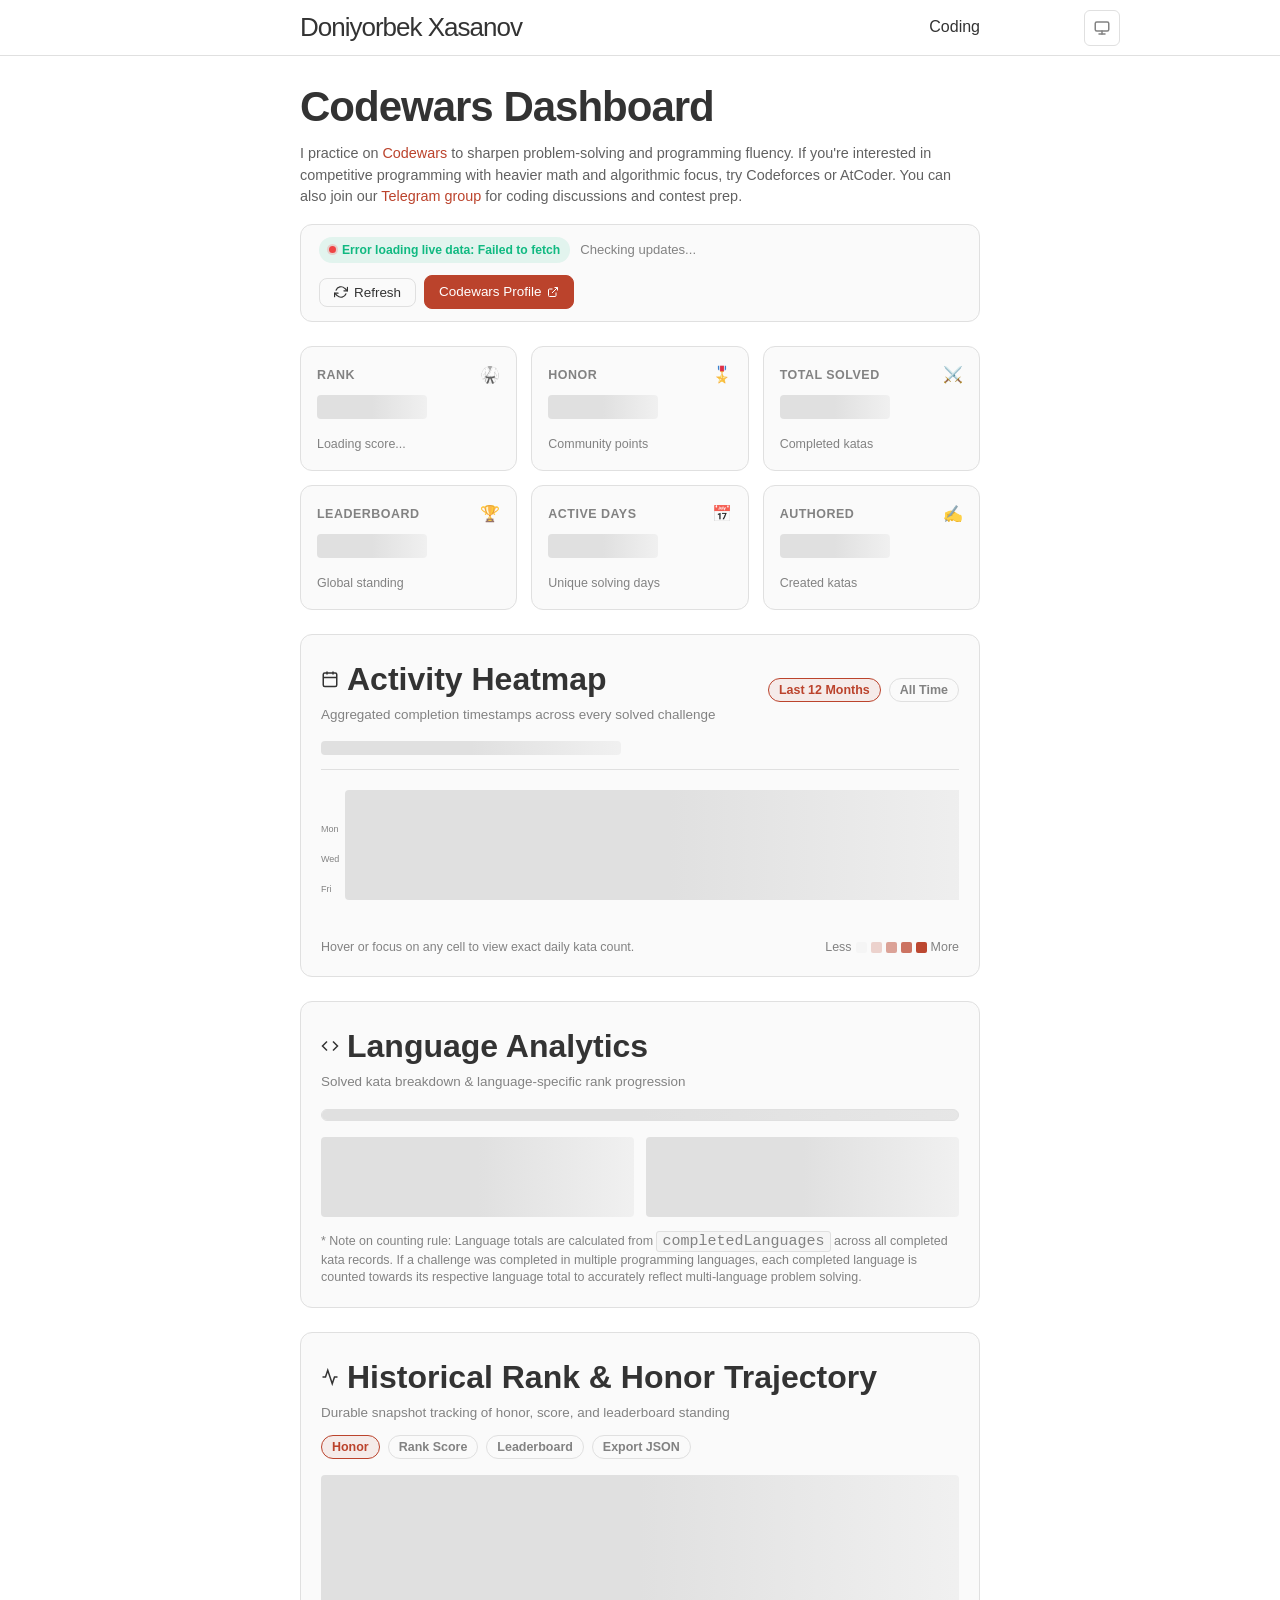
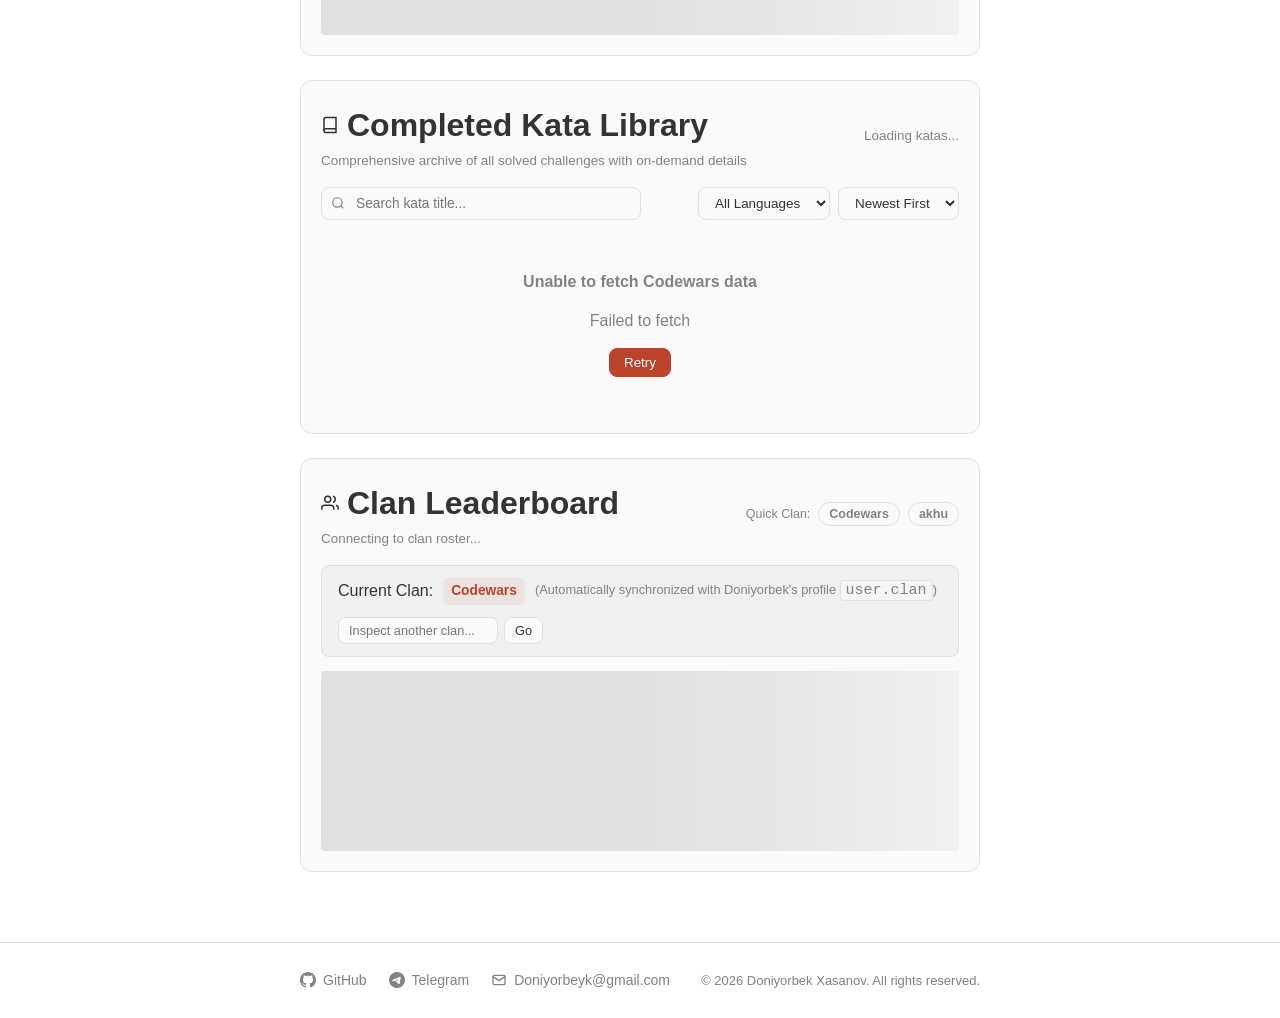
==== commit 33645493: "Implement modern responsive footer with GitHub, Telegram, and Email links" ====
--- a/coding/index.html
+++ b/coding/index.html
@@ -480,33 +480,46 @@
     </div>
   </main>
 
-  <footer class="site-footer h-card">
-    <data class="u-url" href="/"></data>
+  <footer class="site-footer" role="contentinfo">
     <div class="wrapper">
-      <div class="footer-col-wrapper">
-        <div class="footer-col footer-col-1">
-          <ul class="contact-list">
-            <li>
-              <span>
-                <svg xmlns="http://www.w3.org/2000/svg" width="18" height="18" viewBox="0 0 24 24" fill="none"
-                  stroke="currentColor" stroke-width="2" stroke-linecap="round" stroke-linejoin="round">
-                  <rect x="3" y="5" width="18" height="14" rx="2" ry="2"></rect>
-                  <polyline points="3 7 12 13 21 7"></polyline>
-                </svg>
-              </span>
-              <a class="u-email" href="mailto:Doniyorbeyk@gmail.com">Doniyorbeyk@gmail.com</a>
-            </li>
-            <li>
-              <span>
-                <svg xmlns="http://www.w3.org/2000/svg" width="18" height="18" viewBox="0 0 24 24" fill="currentColor">
-                  <path
-                    d="M12 0c-6.626 0-12 5.373-12 12 0 5.302 3.438 9.8 8.207 11.387.599.111.793-.261.793-.577v-2.234c-3.338.726-4.033-1.416-4.033-1.416-.546-1.387-1.333-1.756-1.333-1.756-1.089-.745.083-.729.083-.729 1.205.084 1.839 1.237 1.839 1.237 1.07 1.834 2.807 1.304 3.492.997.107-.775.418-1.305.762-1.604-2.665-.305-5.467-1.334-5.467-5.931 0-1.311.469-2.381 1.236-3.221-.124-.303-.535-1.524.117-3.176 0 0 1.008-.322 3.301 1.23.957-.266 1.983-.399 3.003-.404 1.02.005 2.047.138 3.006.404 2.291-1.552 3.297-1.23 3.297-1.23.653 1.653.242 2.874.118 3.176.77.84 1.235 1.911 1.235 3.221 0 4.609-2.807 5.624-5.479 5.921.43.372.823 1.102.823 2.222v3.293c0 .319.192.694.801.576 4.765-1.589 8.199-6.086 8.199-11.386 0-6.627-5.373-12-12-12z" />
-                </svg>
-              </span>
-              <a href="https://github.com/doniyorbekxasanov">doniyorbekxasanov</a>
-            </li>
-          </ul>
-        </div>
+      <div class="site-footer-inner">
+        <ul class="footer-links">
+          <li>
+            <a class="footer-link" href="https://github.com/doniyorbekxasanov" target="_blank" rel="noopener noreferrer"
+              aria-label="GitHub profile (opens in new tab)">
+              <svg xmlns="http://www.w3.org/2000/svg" width="16" height="16" viewBox="0 0 24 24" fill="currentColor"
+                aria-hidden="true" focusable="false">
+                <path
+                  d="M12 0c-6.626 0-12 5.373-12 12 0 5.302 3.438 9.8 8.207 11.387.599.111.793-.261.793-.577v-2.234c-3.338.726-4.033-1.416-4.033-1.416-.546-1.387-1.333-1.756-1.333-1.756-1.089-.745.083-.729.083-.729 1.205.084 1.839 1.237 1.839 1.237 1.07 1.834 2.807 1.304 3.492.997.107-.775.418-1.305.762-1.604-2.665-.305-5.467-1.334-5.467-5.931 0-1.311.469-2.381 1.236-3.221-.124-.303-.535-1.524.117-3.176 0 0 1.008-.322 3.301 1.23.957-.266 1.983-.399 3.003-.404 1.02.005 2.047.138 3.006.404 2.291-1.552 3.297-1.23 3.297-1.23.653 1.653.242 2.874.118 3.176.77.84 1.235 1.911 1.235 3.221 0 4.609-2.807 5.624-5.479 5.921.43.372.823 1.102.823 2.222v3.293c0 .319.192.694.801.576 4.765-1.589 8.199-6.086 8.199-11.386 0-6.627-5.373-12-12-12z" />
+              </svg>
+              <span>GitHub</span>
+            </a>
+          </li>
+          <li>
+            <a class="footer-link" href="https://t.me/DoniyorbekBlog" target="_blank" rel="noopener noreferrer"
+              aria-label="Telegram channel (opens in new tab)">
+              <svg xmlns="http://www.w3.org/2000/svg" width="16" height="16" viewBox="0 0 24 24" fill="currentColor"
+                aria-hidden="true" focusable="false">
+                <path
+                  d="M11.944 0A12 12 0 0 0 0 12a12 12 0 0 0 12 12 12 12 0 0 0 12-12A12 12 0 0 0 12 0a12 12 0 0 0-.056 0zm4.962 7.224c.1-.002.321.023.465.14a.506.506 0 0 1 .171.325c.016.093.036.306.02.472-.18 1.898-.962 6.502-1.36 8.627-.168.9-.499 1.201-.82 1.23-.696.065-1.225-.46-1.9-.902-1.056-.693-1.653-1.124-2.678-1.8-1.185-.78-.417-1.21.258-1.91.177-.184 3.247-2.977 3.307-3.23.007-.032.014-.15-.056-.212s-.174-.041-.249-.024c-.106.024-1.793 1.14-5.061 3.345-.48.33-.913.49-1.302.48-.428-.008-1.252-.241-1.865-.44-.752-.245-1.349-.374-1.297-.789.027-.216.325-.437.893-.663 3.498-1.524 5.83-2.529 6.998-3.014 3.332-1.386 4.025-1.627 4.476-1.635z" />
+              </svg>
+              <span>Telegram</span>
+            </a>
+          </li>
+          <li>
+            <a class="footer-link" href="mailto:Doniyorbeyk@gmail.com"
+              aria-label="Send email to Doniyorbeyk@gmail.com">
+              <svg xmlns="http://www.w3.org/2000/svg" width="16" height="16" viewBox="0 0 24 24" fill="none"
+                stroke="currentColor" stroke-width="2" stroke-linecap="round" stroke-linejoin="round"
+                aria-hidden="true" focusable="false">
+                <rect x="3" y="5" width="18" height="14" rx="2" ry="2"></rect>
+                <polyline points="3 7 12 13 21 7"></polyline>
+              </svg>
+              <span>Doniyorbeyk@gmail.com</span>
+            </a>
+          </li>
+        </ul>
+        <p class="footer-copyright">© 2026 Doniyorbek Xasanov. All rights reserved.</p>
       </div>
     </div>
   </footer>
--- a/assets/css/style.css
+++ b/assets/css/style.css
@@ -456,67 +456,104 @@
 /* --- 10. Site Footer --- */
 .site-footer {
   border-top: 1px solid var(--border-color);
-  padding: 30px 0;
-}
-
-.footer-heading {
-  font-size: 18px;
-  margin-bottom: 15px;
-}
-
-.contact-list,
-.social-media-list {
-  list-style: none;
-  margin-left: 0;
-}
-
-.contact-list li {
+  padding: 28px 0;
+  margin-top: auto;
+  font-size: 14px;
+  color: var(--grey-color);
+  background-color: var(--bg-color);
+  transition: border-color 0.3s ease, background-color 0.3s ease;
+}
+
+.site-footer-inner {
+  display: flex;
+  justify-content: space-between;
+  align-items: center;
+  flex-wrap: wrap;
+  gap: 16px;
+}
+
+.footer-links {
   display: flex;
   align-items: center;
-  gap: 8px;
-  margin-bottom: 4px;
-}
-
-.contact-list li span {
+  flex-wrap: wrap;
+  gap: 14px 22px;
+  list-style: none;
+  margin: 0;
+  padding: 0;
+}
+
+.footer-links li {
+  display: inline-flex;
+  margin: 0;
+  padding: 0;
+}
+
+.footer-link {
   display: inline-flex;
   align-items: center;
-  color: var(--svg-icon-fill);
-}
-
-.contact-list a {
+  gap: 7px;
   color: var(--grey-color);
   text-decoration: none;
-}
-
-.contact-list a:hover {
+  font-weight: 500;
+  font-size: 14px;
+  line-height: 1.4;
+  transition: color 0.15s ease;
+}
+
+.footer-link svg {
+  width: 16px;
+  height: 16px;
+  flex-shrink: 0;
+  color: var(--svg-icon-fill);
+  transition: color 0.15s ease;
+}
+
+.footer-link:hover {
   color: var(--brand-color);
-}
-
-.footer-col-wrapper {
-  font-size: 15px;
+  text-decoration: none;
+}
+
+.footer-link:hover svg {
+  color: var(--brand-color);
+}
+
+.footer-link:focus-visible {
+  outline: 2px solid var(--brand-color);
+  outline-offset: 3px;
+  border-radius: 4px;
+  color: var(--brand-color);
+}
+
+.footer-link:focus-visible svg {
+  color: var(--brand-color);
+}
+
+.footer-copyright {
+  font-size: 13px;
   color: var(--grey-color);
-  margin-left: -15px;
-}
-
-.footer-col {
-  float: left;
-  margin-bottom: 15px;
-  padding-left: 15px;
-}
-
-.footer-col-1 {
-  width: calc(50% - 15px);
-}
-
-.footer-col-3 {
-  width: calc(50% - 15px);
-}
-
-@media screen and (max-width: 600px) {
-
-  .footer-col-1,
-  .footer-col-3 {
-    width: calc(100% - 15px);
+  margin: 0;
+  white-space: nowrap;
+}
+
+@media screen and (max-width: 680px) {
+  .site-footer {
+    padding: 24px 0;
+  }
+
+  .site-footer-inner {
+    flex-direction: column;
+    align-items: center;
+    text-align: center;
+    gap: 14px;
+  }
+
+  .footer-links {
+    justify-content: center;
+    gap: 12px 18px;
+  }
+
+  .footer-copyright {
+    white-space: normal;
   }
 }
 
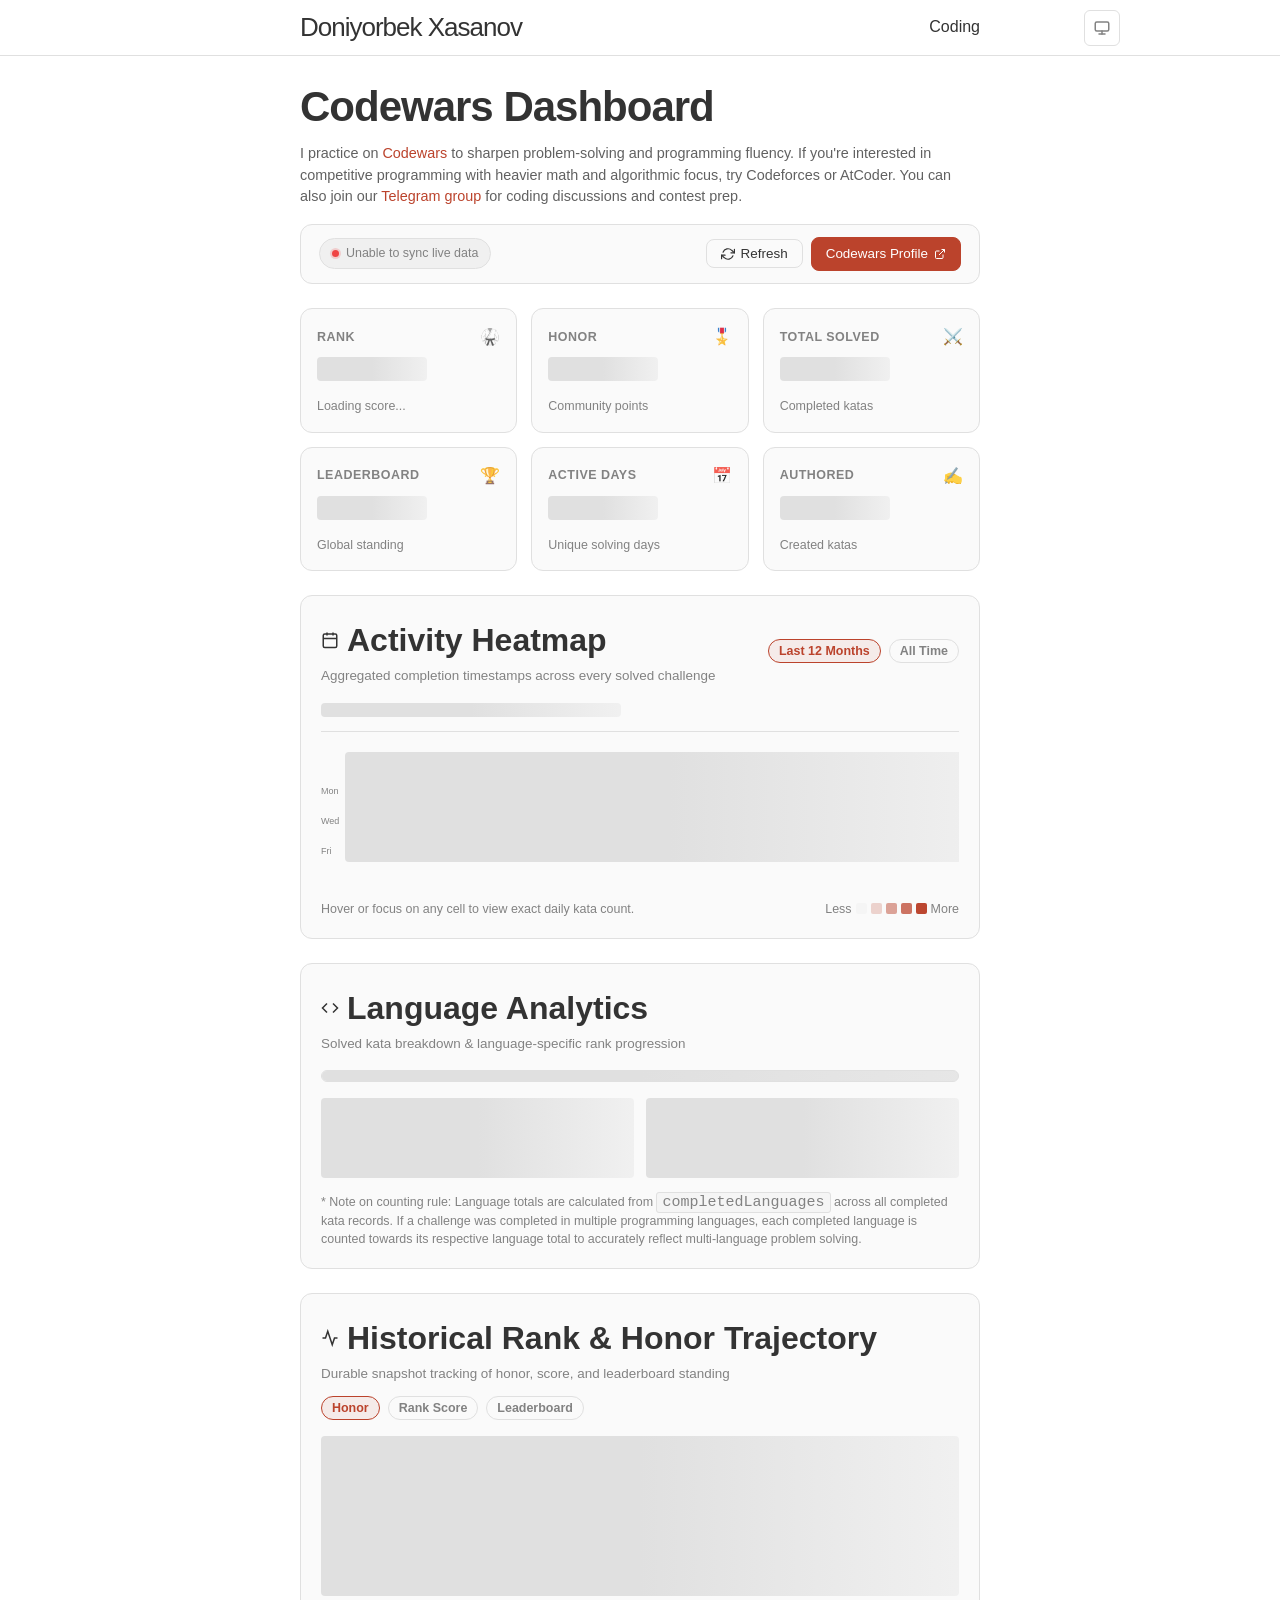
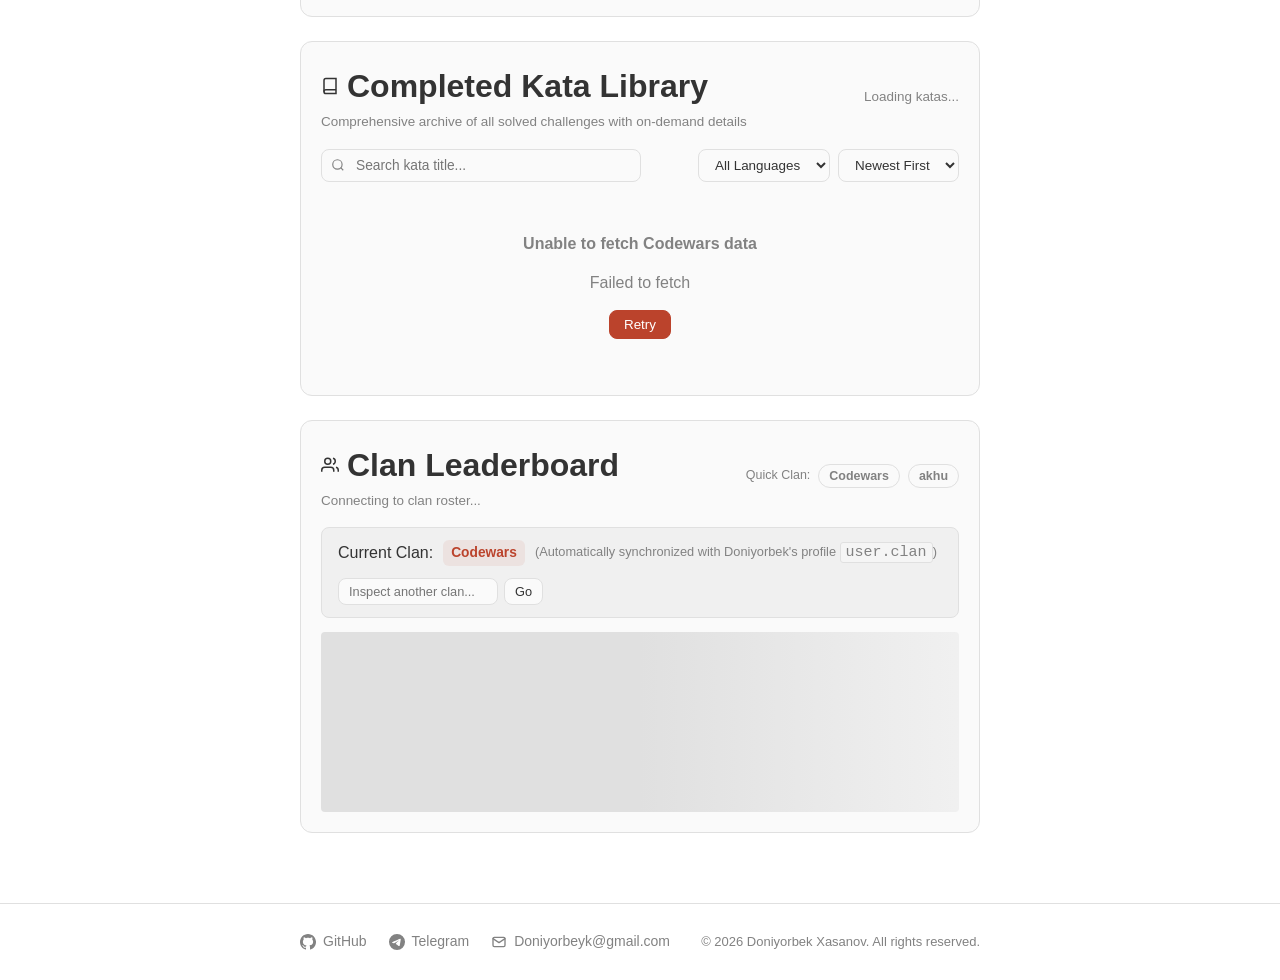
==== commit 855d6c5d: "Refine dashboard status pill, remove export button, and add clan members pagination toggle" ====
--- a/coding/index.html
+++ b/coding/index.html
@@ -152,9 +152,8 @@
               <div class="cw-control-left">
                 <span class="cw-status-pill is-loading" id="cw-status-pill">
                   <span class="cw-status-dot"></span>
-                  <span id="cw-status-text">Connecting to Codewars API...</span>
+                  <span id="cw-status-text">Loading stats...</span>
                 </span>
-                <span class="cw-last-updated" id="cw-last-updated">Checking updates...</span>
               </div>
               <div class="cw-control-right">
                 <button class="cw-btn" id="cw-refresh-btn" type="button" title="Fetch latest data from Codewars API">
@@ -361,7 +360,6 @@
                   <button class="cw-pill-btn is-active" id="cw-hist-honor-btn" type="button">Honor</button>
                   <button class="cw-pill-btn" id="cw-hist-score-btn" type="button">Rank Score</button>
                   <button class="cw-pill-btn" id="cw-hist-lb-btn" type="button">Leaderboard</button>
-                  <button class="cw-pill-btn" id="cw-export-snapshots-btn" type="button" title="Download recorded snapshot history as JSON">Export JSON</button>
                 </div>
               </div>
 
--- a/assets/css/codewars-dashboard.css
+++ b/assets/css/codewars-dashboard.css
@@ -79,13 +79,15 @@
 .cw-status-pill {
   display: inline-flex;
   align-items: center;
-  gap: 6px;
-  padding: 4px 10px;
+  gap: 7px;
+  padding: 5px 12px;
   border-radius: 999px;
-  font-size: 0.76rem;
-  font-weight: 600;
-  background: rgba(16, 185, 129, 0.1);
-  color: #10b981;
+  font-size: 0.78rem;
+  font-weight: 500;
+  background: var(--cw-bg-subtle);
+  color: var(--cw-text-muted);
+  border: 1px solid var(--cw-card-border);
+  transition: all 0.2s ease;
 }
 
 .cw-status-dot {
@@ -94,6 +96,7 @@
   border-radius: 50%;
   background: #10b981;
   box-shadow: 0 0 0 2px rgba(16, 185, 129, 0.2);
+  flex-shrink: 0;
 }
 
 .cw-status-pill.is-loading .cw-status-dot {
@@ -107,9 +110,12 @@
   box-shadow: 0 0 0 2px rgba(239, 68, 68, 0.2);
 }
 
-.cw-last-updated {
-  font-size: 0.82rem;
-  color: var(--cw-text-muted);
+.cw-clan-toggle-wrap {
+  display: flex;
+  justify-content: center;
+  padding: 12px 16px;
+  background: var(--cw-bg-subtle);
+  border-top: 1px solid var(--cw-card-border);
 }
 
 .cw-control-right {
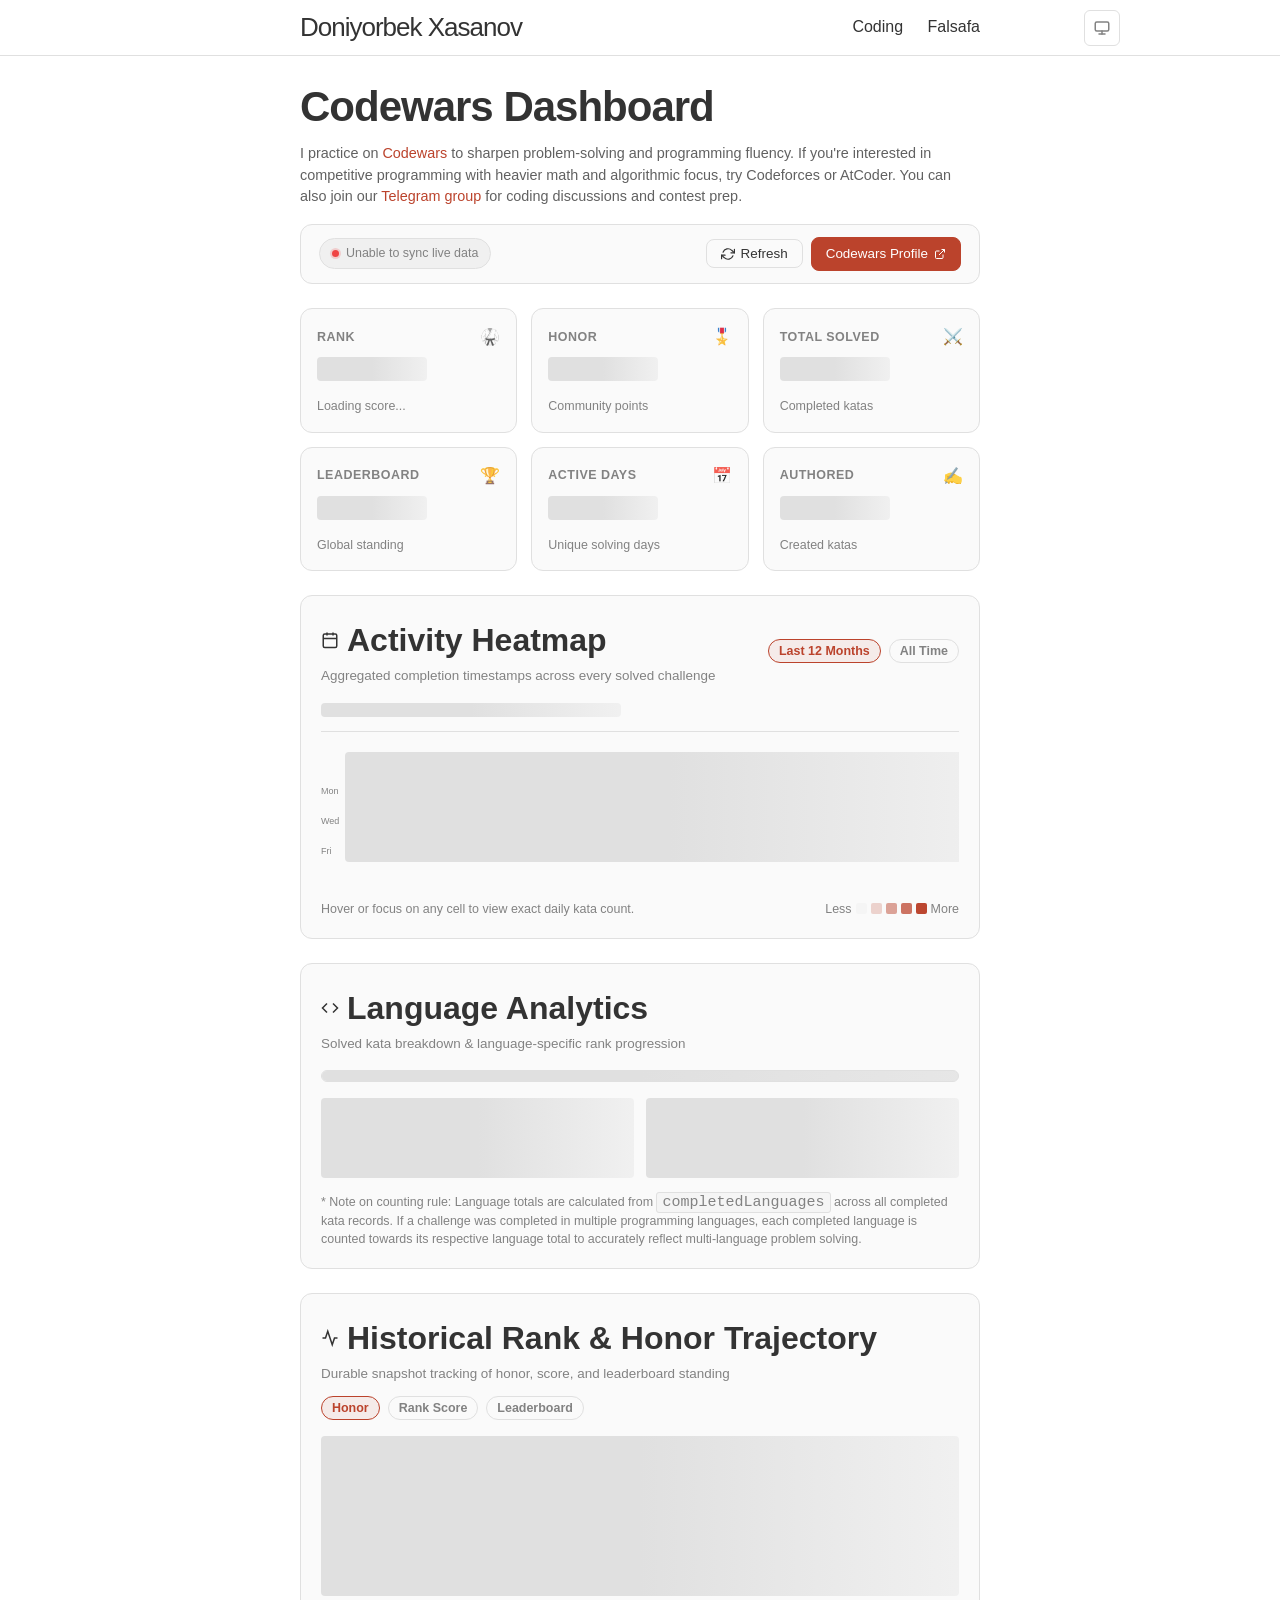
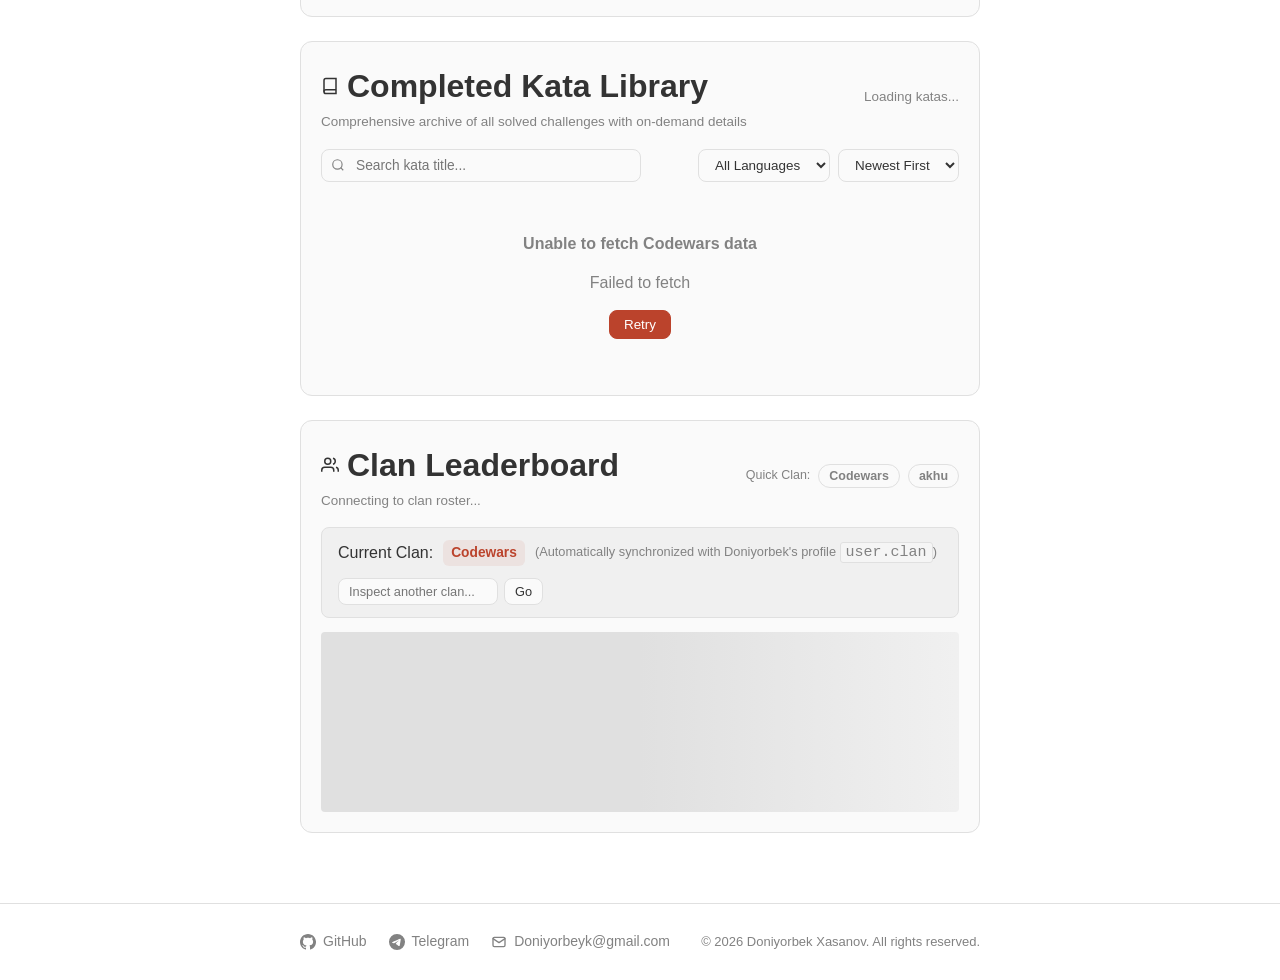
==== commit 9188d22b: "Add interactive philosophy quiz game at /falsafa" ====
--- a/coding/index.html
+++ b/coding/index.html
@@ -124,6 +124,7 @@
         </label>
         <div class="trigger">
           <a class="page-link" href="/coding/">Coding</a>
+          <a class="page-link" href="/falsafa">Falsafa</a>
         </div>
       </nav>
     </div>
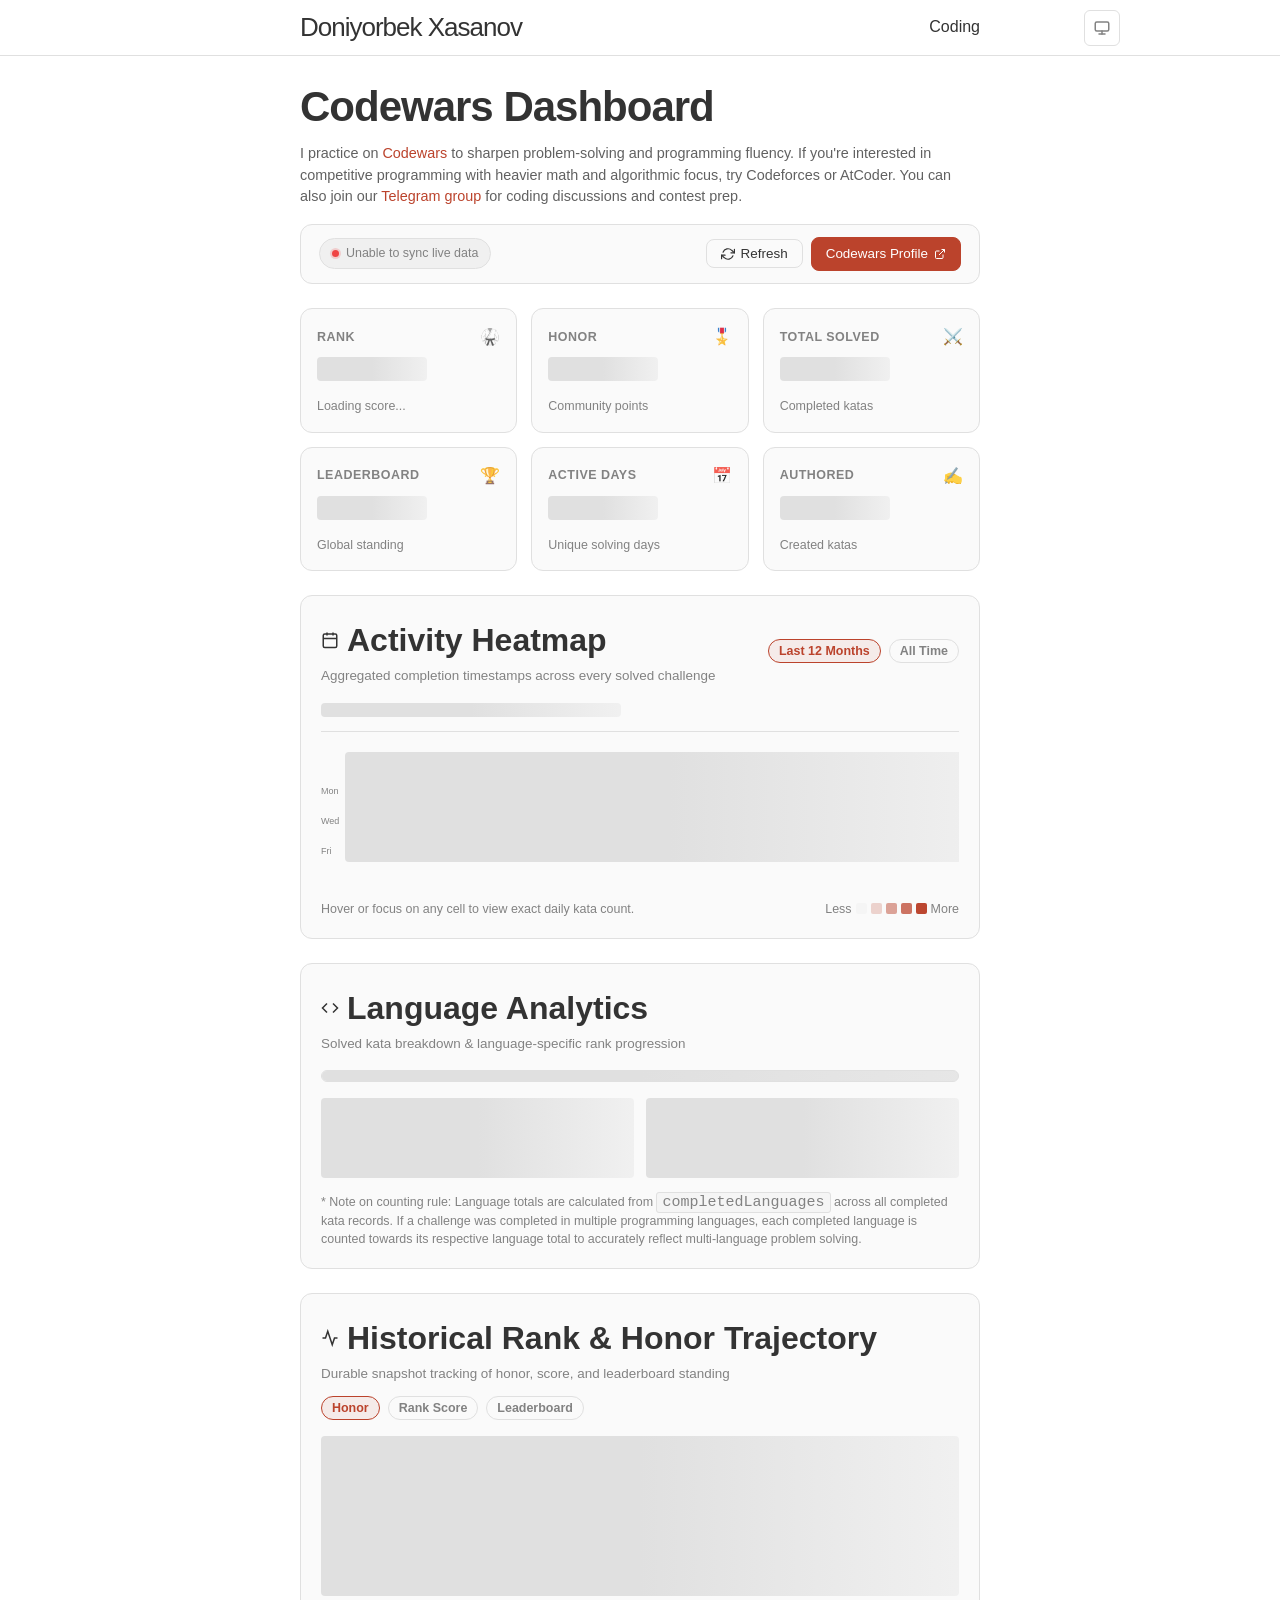
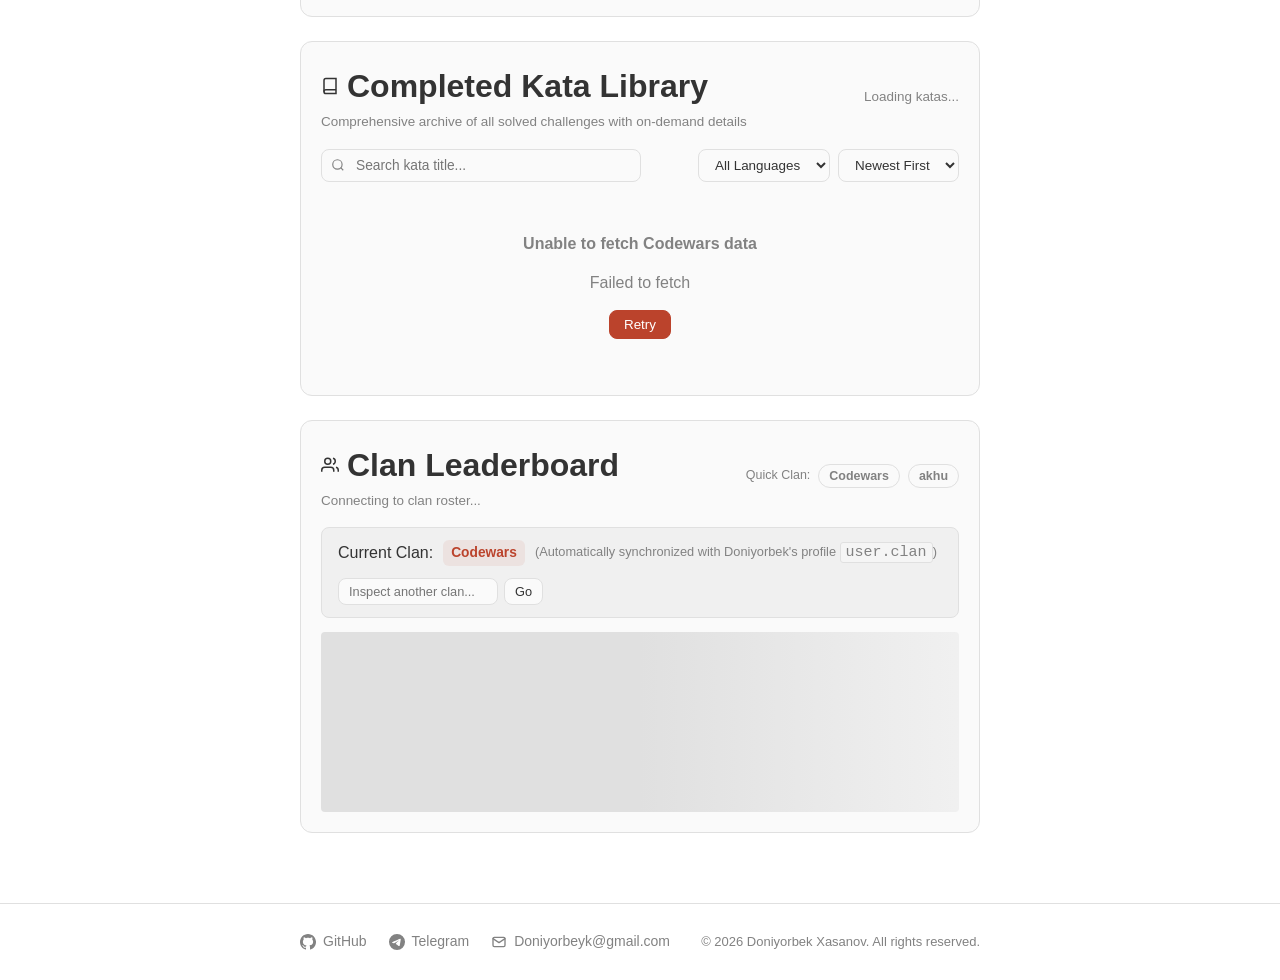
==== commit 9f80f1d0: "Revert /falsafa and optimize website performance, accessibility, and SEO" ====
--- a/coding/index.html
+++ b/coding/index.html
@@ -69,12 +69,17 @@
     })();
   </script>
 
+  <!-- Preconnect to Codewars API for faster network handshake -->
+  <link rel="preconnect" href="https://www.codewars.com">
+  <link rel="dns-prefetch" href="https://www.codewars.com">
+
   <link rel="stylesheet" href="/assets/css/style.css">
   <link rel="stylesheet" href="/assets/css/codewars-dashboard.css">
   <script src="/assets/js/theme.js" defer></script>
 </head>
 
 <body>
+  <a class="skip-link visually-hidden" href="#main-content">Skip to main content</a>
 
   <header class="site-header" role="banner">
     <div class="wrapper">
@@ -124,13 +129,12 @@
         </label>
         <div class="trigger">
           <a class="page-link" href="/coding/">Coding</a>
-          <a class="page-link" href="/falsafa">Falsafa</a>
         </div>
       </nav>
     </div>
   </header>
 
-  <main class="page-content" aria-label="Content">
+  <main id="main-content" class="page-content" aria-label="Content">
     <div class="wrapper">
       <article class="post">
         <header class="post-header">
--- a/assets/css/style.css
+++ b/assets/css/style.css
@@ -113,6 +113,28 @@
   border: 0;
 }
 
+.skip-link:focus {
+  position: fixed;
+  top: 12px;
+  left: 12px;
+  width: auto;
+  height: auto;
+  padding: 10px 18px;
+  margin: 0;
+  overflow: visible;
+  clip: auto;
+  white-space: normal;
+  background-color: var(--brand-color);
+  color: var(--on-brand-color);
+  font-weight: 600;
+  font-size: 14px;
+  border-radius: 4px;
+  box-shadow: 0 4px 16px rgba(0, 0, 0, 0.25);
+  z-index: 10000;
+  text-decoration: none;
+  outline: 2px solid var(--text-color);
+}
+
 body {
   font: 400 16px/1.5 -apple-system, BlinkMacSystemFont, "Segoe UI", Roboto, Helvetica, Arial, sans-serif, "Apple Color Emoji", "Segoe UI Emoji", "Segoe UI Symbol";
   color: var(--text-color);
@@ -251,6 +273,12 @@
   border-bottom: 1px solid var(--border-color);
   min-height: 55.95px;
   position: relative;
+}
+
+.site-header .wrapper::after {
+  content: "";
+  display: table;
+  clear: both;
 }
 
 .site-title {
@@ -453,6 +481,14 @@
   object-fit: cover;
 }
 
+.home-title {
+  font-size: 1.5rem;
+  font-weight: 600;
+  margin-top: 10px;
+  margin-bottom: 15px;
+  line-height: 1.3;
+}
+
 /* --- 10. Site Footer --- */
 .site-footer {
   border-top: 1px solid var(--border-color);
@@ -600,22 +636,6 @@
   letter-spacing: 0;
 }
 
-.easter-egg {
-  cursor: pointer;
-  color: inherit;
-  text-decoration: none;
-}
-
-.easter-egg:hover {
-  text-decoration: none;
-  color: inherit;
-}
-
-#easterEggGif {
-  margin-top: 1em;
-  display: none;
-}
-
 /* --- 13. Animations --- */
 @keyframes fadeIn {
   from {
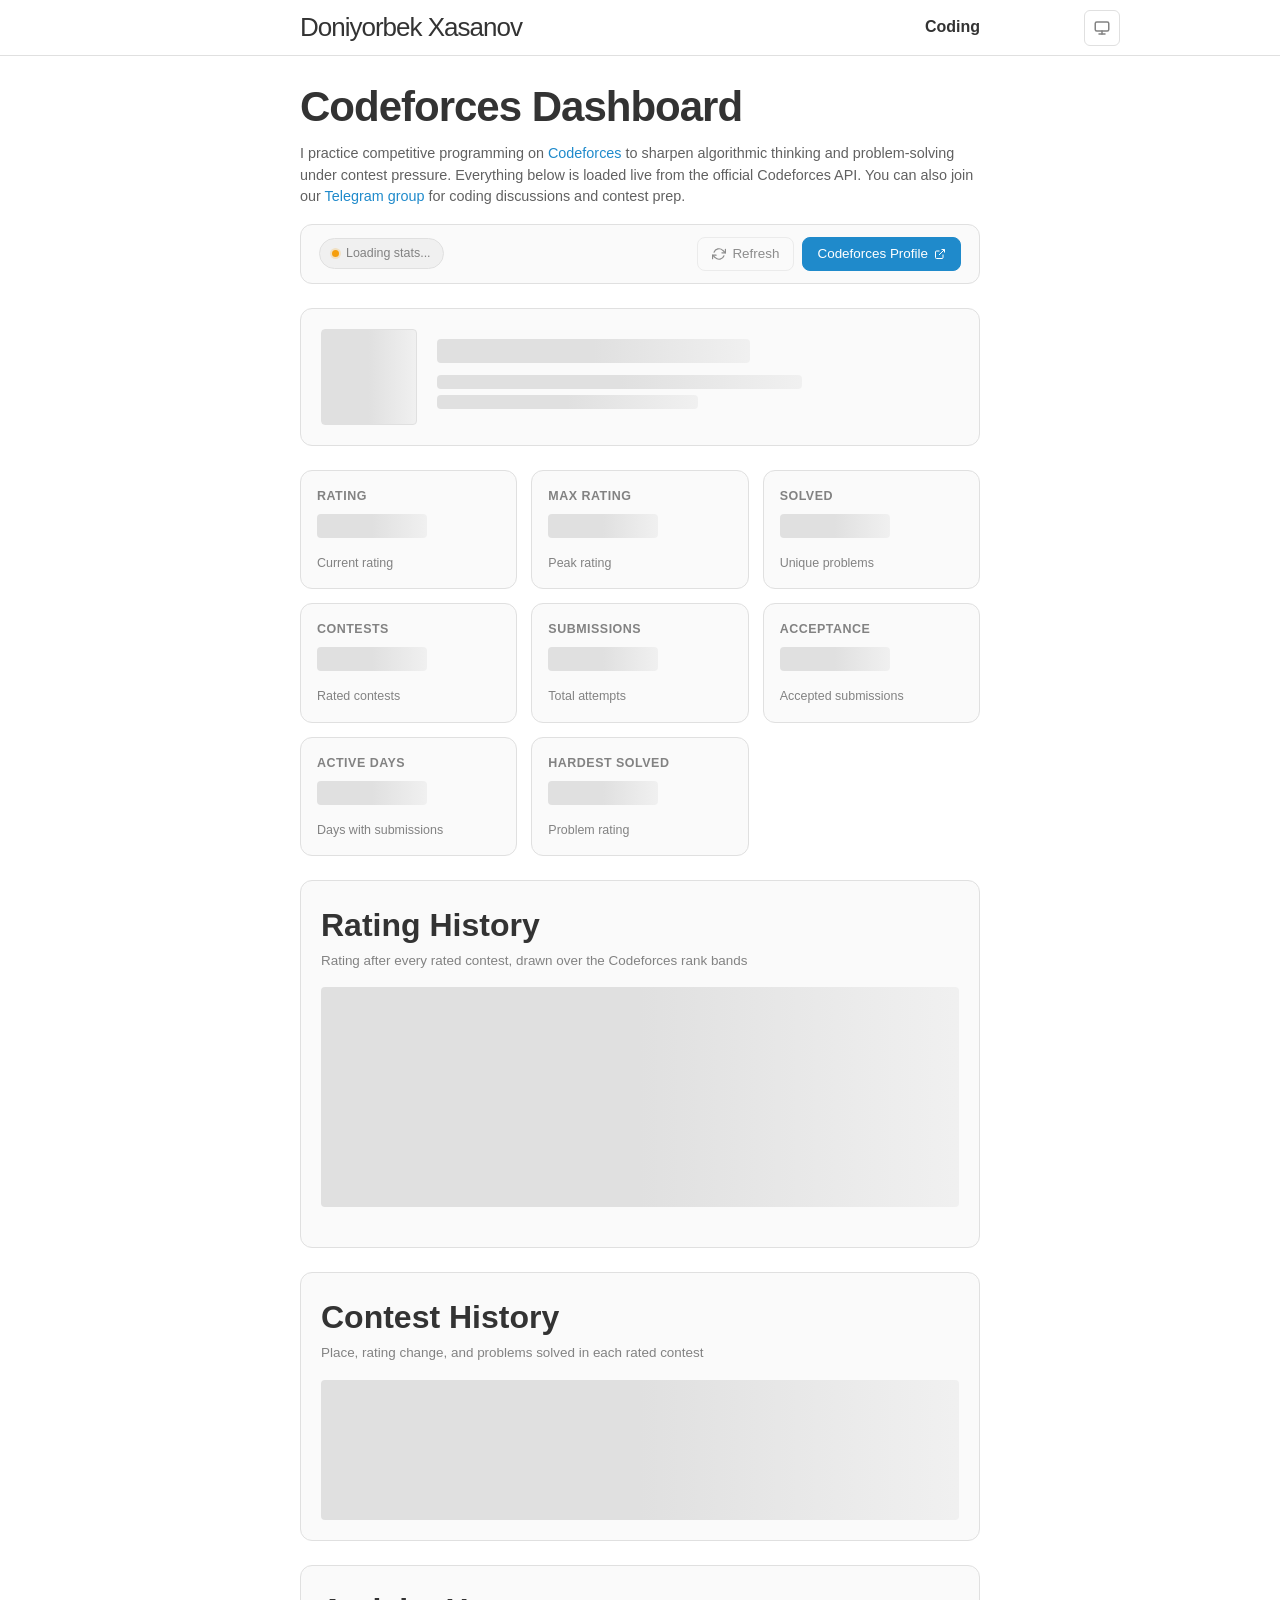
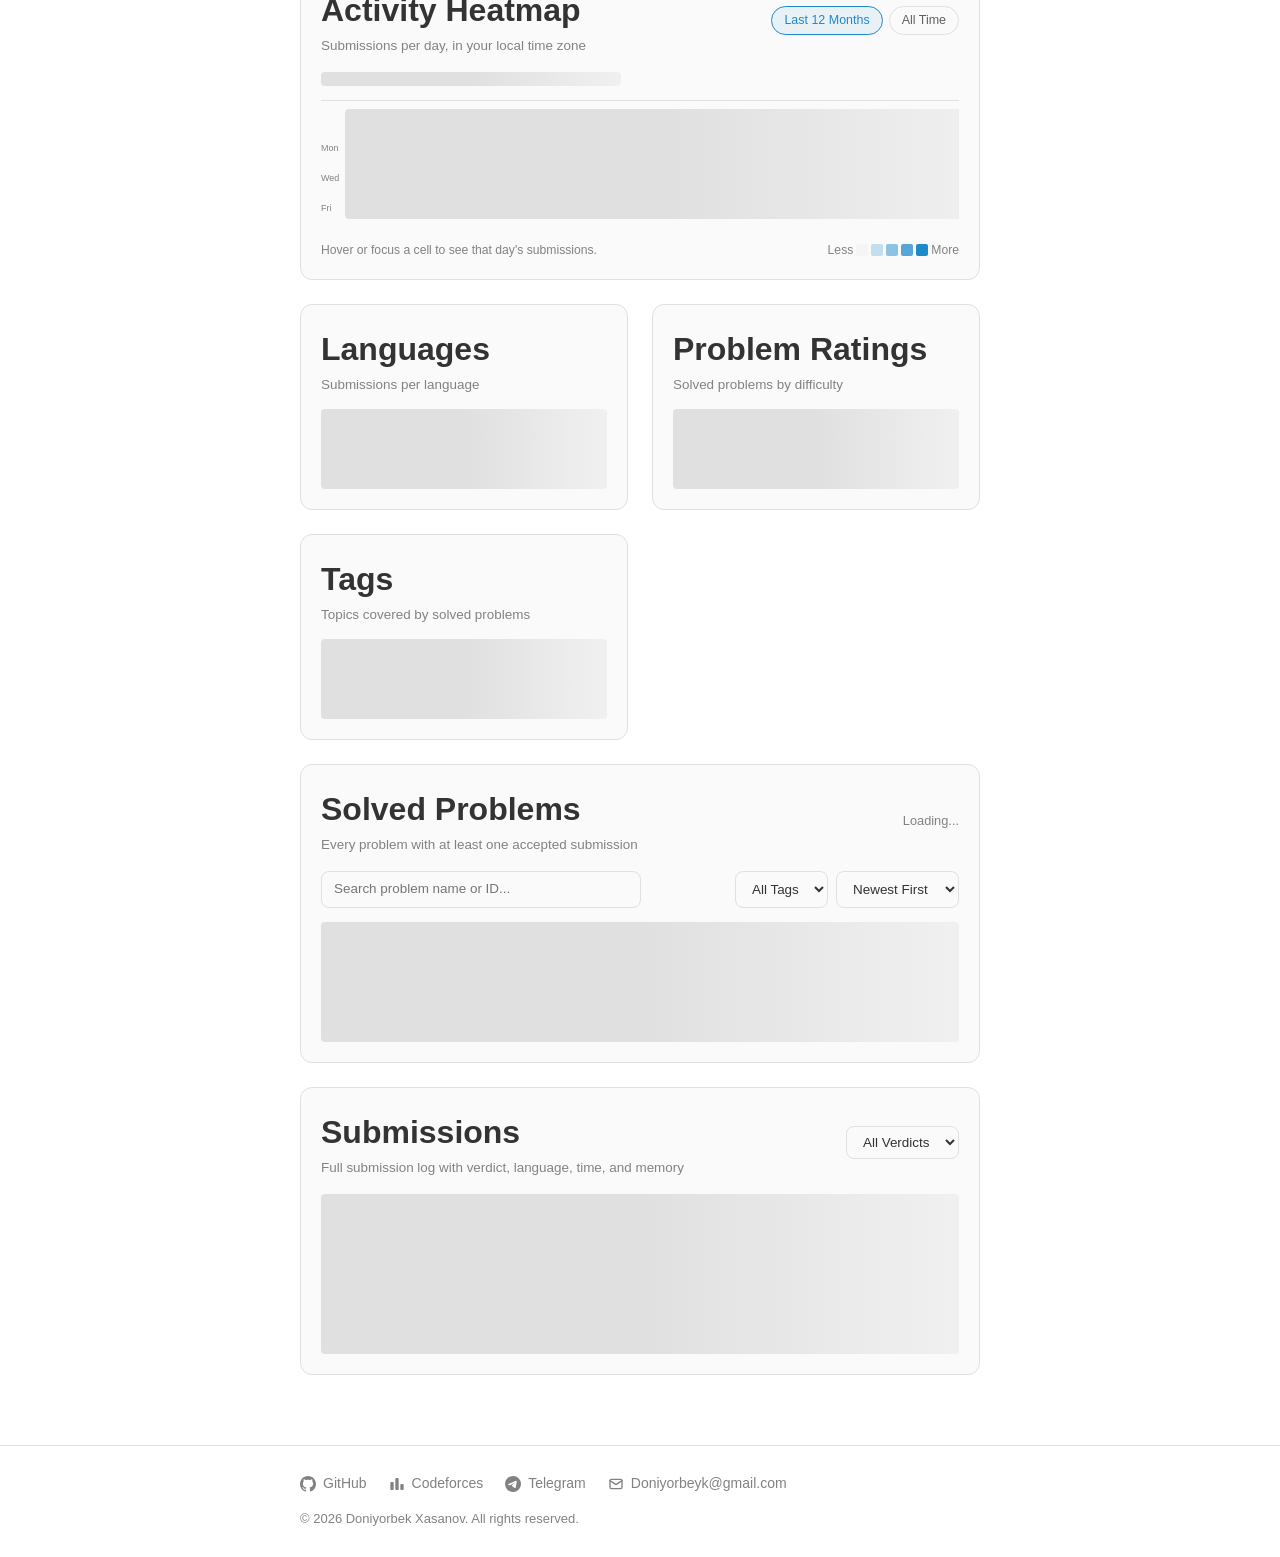
==== commit 97581387: "Replace Codewars dashboard with live Codeforces dashboard - Rebuild /coding on the public Codeforces" ====
--- a/coding/index.html
+++ b/coding/index.html
@@ -3,7 +3,6 @@
 
 <head>
   <meta charset="utf-8">
-  <meta http-equiv="X-UA-Compatible" content="IE=edge">
   <meta name="viewport" content="width=device-width, initial-scale=1">
 
   <!-- Favicon -->
@@ -15,30 +14,34 @@
   <meta name="theme-color" content="#ffffff" id="theme-color-meta">
   <meta name="color-scheme" content="light dark">
 
+
   <!-- SEO -->
-  <title>Coding & Codewars Dashboard | Doniyorbek Xasanov</title>
-  <meta name="description" content="Dynamic Codewars analytics dashboard, activity heatmap, language statistics, and completed kata history for Doniyorbek Xasanov.">
-  <meta property="og:title" content="Coding & Codewars Dashboard">
+  <title>Coding & Codeforces Dashboard | Doniyorbek Xasanov</title>
+  <meta name="description" content="Live Codeforces dashboard for Doniyorbek Xasanov: rating history, contest results, activity heatmap, verdict and language statistics, and solved problems.">
+  <meta property="og:title" content="Coding & Codeforces Dashboard">
   <meta property="og:locale" content="en_US">
-  <meta property="og:description" content="Dynamic Codewars analytics dashboard, activity heatmap, language statistics, and completed kata history for Doniyorbek Xasanov.">
+  <meta property="og:description" content="Live Codeforces dashboard for Doniyorbek Xasanov: rating history, contest results, activity heatmap, verdict and language statistics, and solved problems.">
   <link rel="canonical" href="https://doniyorbek.uz/coding/">
   <meta property="og:url" content="https://doniyorbek.uz/coding/">
   <meta property="og:site_name" content="Doniyorbek Xasanov">
   <meta property="og:type" content="website">
   <meta name="twitter:card" content="summary">
-  <meta property="twitter:title" content="Coding & Codewars Dashboard">
+  <meta property="twitter:title" content="Coding & Codeforces Dashboard">
+  <meta property="og:image" content="https://doniyorbek.uz/assets/images/doniyorbek.jpg">
+  <meta property="og:image:alt" content="Photo of Doniyorbek Xasanov">
 
   <!-- Structured Data -->
   <script type="application/ld+json">
   {
     "@context": "https://schema.org",
     "@type": "WebPage",
-    "name": "Coding & Codewars Dashboard",
-    "description": "Dynamic Codewars analytics dashboard, activity heatmap, language statistics, and completed kata history for Doniyorbek Xasanov.",
-    "headline": "Coding & Codewars Dashboard",
+    "name": "Coding & Codeforces Dashboard",
+    "description": "Live Codeforces dashboard for Doniyorbek Xasanov: rating history, contest results, activity heatmap, verdict and language statistics, and solved problems.",
+    "headline": "Coding & Codeforces Dashboard",
     "url": "https://doniyorbek.uz/coding/"
   }
   </script>
+
 
   <!-- Dark mode: apply the initial theme before CSS loads to prevent flash -->
   <script>
@@ -69,14 +72,17 @@
     })();
   </script>
 
-  <!-- Preconnect to Codewars API for faster network handshake -->
-  <link rel="preconnect" href="https://www.codewars.com">
-  <link rel="dns-prefetch" href="https://www.codewars.com">
+
+  <!-- Preconnect to Codeforces API for faster network handshake -->
+  <link rel="preconnect" href="https://codeforces.com">
+  <link rel="dns-prefetch" href="https://codeforces.com">
+  <link rel="preconnect" href="https://userpic.codeforces.org">
 
   <link rel="stylesheet" href="/assets/css/style.css">
-  <link rel="stylesheet" href="/assets/css/codewars-dashboard.css">
+  <link rel="stylesheet" href="/assets/css/codeforces-dashboard.css">
   <script src="/assets/js/theme.js" defer></script>
 </head>
+
 
 <body>
   <a class="skip-link visually-hidden" href="#main-content">Skip to main content</a>
@@ -128,7 +134,7 @@
           </span>
         </label>
         <div class="trigger">
-          <a class="page-link" href="/coding/">Coding</a>
+          <a class="page-link" href="/coding/" aria-current="page">Coding</a>
         </div>
       </nav>
     </div>
@@ -138,30 +144,27 @@
     <div class="wrapper">
       <article class="post">
         <header class="post-header">
-          <h1 class="post-title">Codewars Dashboard</h1>
+          <h1 class="post-title">Codeforces Dashboard</h1>
         </header>
 
         <div class="post-content">
 
-          <p class="codewars-note">
-            I practice on <a href="https://www.codewars.com/" target="_blank" rel="noopener noreferrer">Codewars</a>
-            to sharpen problem-solving and programming fluency. If you're interested in competitive programming with heavier math and algorithmic focus, try Codeforces or AtCoder.
+          <p class="cf-note">
+            I practice competitive programming on <a href="https://codeforces.com/" target="_blank" rel="noopener noreferrer">Codeforces</a>
+            to sharpen algorithmic thinking and problem-solving under contest pressure. Everything below is loaded live from the official Codeforces API.
             You can also join our <a href="https://t.me/+tZNnwbZTBqYwMDcy" target="_blank" rel="noopener noreferrer">Telegram group</a> for coding discussions and contest prep.
           </p>
 
-          <!-- ==================== DYNAMIC CODEWARS DASHBOARD ==================== -->
-          <section class="cw-dashboard" aria-label="Codewars Analytics Dashboard">
+          <section class="cf-dashboard" aria-label="Codeforces Analytics Dashboard">
 
             <!-- Control Bar -->
-            <div class="cw-control-bar" id="cw-status-bar">
-              <div class="cw-control-left">
-                <span class="cw-status-pill is-loading" id="cw-status-pill">
-                  <span class="cw-status-dot"></span>
-                  <span id="cw-status-text">Loading stats...</span>
-                </span>
-              </div>
-              <div class="cw-control-right">
-                <button class="cw-btn" id="cw-refresh-btn" type="button" title="Fetch latest data from Codewars API">
+            <div class="cf-control-bar">
+              <span class="cf-status-pill is-loading" id="cf-status-pill" role="status" aria-live="polite">
+                <span class="cf-status-dot"></span>
+                <span id="cf-status-text">Loading stats...</span>
+              </span>
+              <div class="cf-control-right">
+                <button class="cf-btn" id="cf-refresh-btn" type="button" title="Fetch latest data from Codeforces API">
                   <svg viewBox="0 0 24 24" width="14" height="14" fill="none" stroke="currentColor" stroke-width="2"
                     stroke-linecap="round" stroke-linejoin="round" aria-hidden="true" focusable="false">
                     <polyline points="23 4 23 10 17 10"></polyline>
@@ -170,10 +173,10 @@
                   </svg>
                   <span>Refresh</span>
                 </button>
-                <a class="cw-btn cw-btn-primary" href="https://www.codewars.com/users/DoniyorbekXasanov" target="_blank"
-                  rel="noopener noreferrer" title="View official Codewars profile">
-                  <span>Codewars Profile</span>
-                  <svg width="12" height="12" viewBox="0 0 24 24" fill="none" stroke="currentColor" stroke-width="2">
+                <a class="cf-btn cf-btn-primary" href="https://codeforces.com/profile/DoniyorbekXasanov" target="_blank"
+                  rel="noopener noreferrer" title="View official Codeforces profile">
+                  <span>Codeforces Profile</span>
+                  <svg width="12" height="12" viewBox="0 0 24 24" fill="none" stroke="currentColor" stroke-width="2" aria-hidden="true" focusable="false">
                     <path d="M18 13v6a2 2 0 0 1-2 2H5a2 2 0 0 1-2-2V8a2 2 0 0 1 2-2h6"></path>
                     <polyline points="15 3 21 3 21 9"></polyline>
                     <line x1="10" y1="14" x2="21" y2="3"></line>
@@ -182,301 +185,213 @@
               </div>
             </div>
 
-            <!-- Overview Metric Cards Grid -->
-            <div class="cw-metrics-grid">
-              <!-- Current Rank -->
-              <div class="cw-metric-card">
-                <div class="cw-metric-card-top">
-                  <span class="cw-metric-label">Rank</span>
-                  <span class="cw-metric-icon">🥋</span>
-                </div>
-                <div class="cw-metric-value" id="cw-metric-rank">
-                  <div class="cw-skeleton cw-skeleton-title"></div>
-                </div>
-                <div class="cw-metric-sub" id="cw-metric-rank-sub">Loading score...</div>
-              </div>
-
-              <!-- Honor Points -->
-              <div class="cw-metric-card">
-                <div class="cw-metric-card-top">
-                  <span class="cw-metric-label">Honor</span>
-                  <span class="cw-metric-icon">🎖️</span>
-                </div>
-                <div class="cw-metric-value" id="cw-metric-honor">
-                  <div class="cw-skeleton cw-skeleton-title"></div>
-                </div>
-                <div class="cw-metric-sub" id="cw-metric-honor-sub">Community points</div>
-              </div>
-
-              <!-- Total Solved -->
-              <div class="cw-metric-card">
-                <div class="cw-metric-card-top">
-                  <span class="cw-metric-label">Total Solved</span>
-                  <span class="cw-metric-icon">⚔️</span>
-                </div>
-                <div class="cw-metric-value" id="cw-metric-katas">
-                  <div class="cw-skeleton cw-skeleton-title"></div>
-                </div>
-                <div class="cw-metric-sub" id="cw-metric-katas-sub">Completed katas</div>
-              </div>
-
-              <!-- Leaderboard Position -->
-              <div class="cw-metric-card">
-                <div class="cw-metric-card-top">
-                  <span class="cw-metric-label">Leaderboard</span>
-                  <span class="cw-metric-icon">🏆</span>
-                </div>
-                <div class="cw-metric-value" id="cw-metric-leaderboard">
-                  <div class="cw-skeleton cw-skeleton-title"></div>
-                </div>
-                <div class="cw-metric-sub" id="cw-metric-leaderboard-sub">Global standing</div>
-              </div>
-
-              <!-- Active Calendar Days -->
-              <div class="cw-metric-card">
-                <div class="cw-metric-card-top">
-                  <span class="cw-metric-label">Active Days</span>
-                  <span class="cw-metric-icon">📅</span>
-                </div>
-                <div class="cw-metric-value" id="cw-metric-active-days">
-                  <div class="cw-skeleton cw-skeleton-title"></div>
-                </div>
-                <div class="cw-metric-sub" id="cw-metric-active-days-sub">Unique solving days</div>
-              </div>
-
-              <!-- Authored Kata -->
-              <div class="cw-metric-card">
-                <div class="cw-metric-card-top">
-                  <span class="cw-metric-label">Authored</span>
-                  <span class="cw-metric-icon">✍️</span>
-                </div>
-                <div class="cw-metric-value" id="cw-metric-authored">
-                  <div class="cw-skeleton cw-skeleton-title"></div>
-                </div>
-                <div class="cw-metric-sub" id="cw-metric-authored-sub">Created katas</div>
-              </div>
-            </div>
-
-            <!-- GitHub-Style Activity Heatmap -->
-            <div class="cw-panel" id="cw-heatmap-panel">
-              <div class="cw-panel-header">
+            <!-- Profile Card -->
+            <div class="cf-panel cf-profile" id="cf-profile">
+              <div class="cf-skeleton cf-profile-avatar-skeleton"></div>
+              <div class="cf-profile-body">
+                <div class="cf-skeleton cf-skeleton-title"></div>
+                <div class="cf-skeleton cf-skeleton-text" style="width: 70%;"></div>
+                <div class="cf-skeleton cf-skeleton-text" style="width: 50%;"></div>
+              </div>
+            </div>
+
+            <!-- Metric Cards -->
+            <div class="cf-metrics-grid">
+              <div class="cf-metric-card">
+                <span class="cf-metric-label">Rating</span>
+                <div class="cf-metric-value" id="cf-metric-rating"><div class="cf-skeleton cf-skeleton-title"></div></div>
+                <div class="cf-metric-sub" id="cf-metric-rating-sub">Current rating</div>
+              </div>
+              <div class="cf-metric-card">
+                <span class="cf-metric-label">Max Rating</span>
+                <div class="cf-metric-value" id="cf-metric-max"><div class="cf-skeleton cf-skeleton-title"></div></div>
+                <div class="cf-metric-sub" id="cf-metric-max-sub">Peak rating</div>
+              </div>
+              <div class="cf-metric-card">
+                <span class="cf-metric-label">Solved</span>
+                <div class="cf-metric-value" id="cf-metric-solved"><div class="cf-skeleton cf-skeleton-title"></div></div>
+                <div class="cf-metric-sub" id="cf-metric-solved-sub">Unique problems</div>
+              </div>
+              <div class="cf-metric-card">
+                <span class="cf-metric-label">Contests</span>
+                <div class="cf-metric-value" id="cf-metric-contests"><div class="cf-skeleton cf-skeleton-title"></div></div>
+                <div class="cf-metric-sub" id="cf-metric-contests-sub">Rated contests</div>
+              </div>
+              <div class="cf-metric-card">
+                <span class="cf-metric-label">Submissions</span>
+                <div class="cf-metric-value" id="cf-metric-subs"><div class="cf-skeleton cf-skeleton-title"></div></div>
+                <div class="cf-metric-sub" id="cf-metric-subs-sub">Total attempts</div>
+              </div>
+              <div class="cf-metric-card">
+                <span class="cf-metric-label">Acceptance</span>
+                <div class="cf-metric-value" id="cf-metric-acc"><div class="cf-skeleton cf-skeleton-title"></div></div>
+                <div class="cf-metric-sub" id="cf-metric-acc-sub">Accepted submissions</div>
+              </div>
+              <div class="cf-metric-card">
+                <span class="cf-metric-label">Active Days</span>
+                <div class="cf-metric-value" id="cf-metric-days"><div class="cf-skeleton cf-skeleton-title"></div></div>
+                <div class="cf-metric-sub" id="cf-metric-days-sub">Days with submissions</div>
+              </div>
+              <div class="cf-metric-card">
+                <span class="cf-metric-label">Hardest Solved</span>
+                <div class="cf-metric-value" id="cf-metric-hardest"><div class="cf-skeleton cf-skeleton-title"></div></div>
+                <div class="cf-metric-sub" id="cf-metric-hardest-sub">Problem rating</div>
+              </div>
+            </div>
+
+            <!-- Rating History -->
+            <div class="cf-panel">
+              <div class="cf-panel-header">
                 <div>
-                  <h2 class="cw-panel-title">
-                    <svg width="18" height="18" viewBox="0 0 24 24" fill="none" stroke="currentColor" stroke-width="2">
-                      <rect x="3" y="4" width="18" height="18" rx="2" ry="2"></rect>
-                      <line x1="16" y1="2" x2="16" y2="6"></line>
-                      <line x1="8" y1="2" x2="8" y2="6"></line>
-                      <line x1="3" y1="10" x2="21" y2="10"></line>
-                    </svg>
-                    Activity Heatmap
-                  </h2>
-                  <div class="cw-panel-subtitle">Aggregated completion timestamps across every solved challenge</div>
-                </div>
-                <div class="cw-history-controls">
-                  <button class="cw-pill-btn is-active" id="cw-hm-range-12m" type="button">Last 12 Months</button>
-                  <button class="cw-pill-btn" id="cw-hm-range-all" type="button">All Time</button>
-                </div>
-              </div>
-
-              <div class="cw-heatmap-container">
-                <!-- Heatmap Stats Summary -->
-                <div class="cw-heatmap-stats" id="cw-heatmap-summary">
-                  <div class="cw-skeleton cw-skeleton-text" style="width: 300px;"></div>
-                </div>
-
-                <!-- Scrollable Grid -->
-                <div class="cw-heatmap-scroll-wrap" id="cw-heatmap-scroll-wrap">
-                  <div class="cw-heatmap-inner">
-                    <div class="cw-heatmap-weekdays" aria-hidden="true">
-                      <span></span>
-                      <span>Mon</span>
-                      <span></span>
-                      <span>Wed</span>
-                      <span></span>
-                      <span>Fri</span>
-                      <span></span>
-                    </div>
-                    <div class="cw-heatmap-grid-area" id="cw-heatmap-grid-area">
-                      <div class="cw-skeleton cw-skeleton-box" style="height: 110px; width: 650px;"></div>
-                    </div>
+                  <h2 class="cf-panel-title">Rating History</h2>
+                  <div class="cf-panel-subtitle">Rating after every rated contest, drawn over the Codeforces rank bands</div>
+                </div>
+              </div>
+              <div class="cf-chart-container" id="cf-rating-chart">
+                <div class="cf-skeleton cf-skeleton-box" style="height: 220px;"></div>
+              </div>
+            </div>
+
+            <!-- Contest History -->
+            <div class="cf-panel">
+              <div class="cf-panel-header">
+                <div>
+                  <h2 class="cf-panel-title">Contest History</h2>
+                  <div class="cf-panel-subtitle">Place, rating change, and problems solved in each rated contest</div>
+                </div>
+              </div>
+              <div class="cf-table-wrap" id="cf-contest-table" role="region" aria-label="Contest history, scrollable" tabindex="0">
+                <div class="cf-skeleton cf-skeleton-box" style="height: 140px;"></div>
+              </div>
+            </div>
+
+            <!-- Activity Heatmap -->
+            <div class="cf-panel">
+              <div class="cf-panel-header">
+                <div>
+                  <h2 class="cf-panel-title">Activity Heatmap</h2>
+                  <div class="cf-panel-subtitle">Submissions per day, in your local time zone</div>
+                </div>
+                <div class="cf-pill-group" role="group" aria-label="Heatmap range">
+                  <button class="cf-pill-btn is-active" id="cf-hm-12m" type="button" aria-pressed="true">Last 12 Months</button>
+                  <button class="cf-pill-btn" id="cf-hm-all" type="button" aria-pressed="false">All Time</button>
+                </div>
+              </div>
+              <div class="cf-heatmap-stats" id="cf-heatmap-summary">
+                <div class="cf-skeleton cf-skeleton-text" style="width: 300px;"></div>
+              </div>
+              <div class="cf-heatmap-scroll-wrap">
+                <div class="cf-heatmap-inner">
+                  <div class="cf-heatmap-weekdays" aria-hidden="true">
+                    <span></span><span>Mon</span><span></span><span>Wed</span><span></span><span>Fri</span><span></span>
                   </div>
-                </div>
-
-                <!-- Heatmap Legend -->
-                <div class="cw-heatmap-footer">
-                  <span>Hover or focus on any cell to view exact daily kata count.</span>
-                  <div class="cw-heatmap-legend">
-                    <span>Less</span>
-                    <span class="cw-heatmap-legend-cell" style="background: var(--cw-hm-0);"></span>
-                    <span class="cw-heatmap-legend-cell" style="background: var(--cw-hm-1);"></span>
-                    <span class="cw-heatmap-legend-cell" style="background: var(--cw-hm-2);"></span>
-                    <span class="cw-heatmap-legend-cell" style="background: var(--cw-hm-3);"></span>
-                    <span class="cw-heatmap-legend-cell" style="background: var(--cw-hm-4);"></span>
-                    <span>More</span>
+                  <div class="cf-heatmap-grid-area" id="cf-heatmap-grid-area">
+                    <div class="cf-skeleton cf-skeleton-box" style="height: 110px; width: 650px;"></div>
                   </div>
                 </div>
               </div>
-            </div>
-
-            <!-- Programming Language Statistics -->
-            <div class="cw-panel" id="cw-lang-panel">
-              <div class="cw-panel-header">
+              <div class="cf-heatmap-footer">
+                <span>Hover or focus a cell to see that day's submissions.</span>
+                <div class="cf-heatmap-legend" aria-hidden="true">
+                  <span>Less</span>
+                  <span class="cf-heatmap-cell" data-level="0"></span>
+                  <span class="cf-heatmap-cell" data-level="1"></span>
+                  <span class="cf-heatmap-cell" data-level="2"></span>
+                  <span class="cf-heatmap-cell" data-level="3"></span>
+                  <span class="cf-heatmap-cell" data-level="4"></span>
+                  <span>More</span>
+                </div>
+              </div>
+            </div>
+
+            <!-- Breakdowns -->
+            <div class="cf-breakdown-grid">
+              <div class="cf-panel">
+                <h2 class="cf-panel-title">Languages</h2>
+                <div class="cf-panel-subtitle">Submissions per language</div>
+                <div class="cf-bars" id="cf-lang-bars"><div class="cf-skeleton cf-skeleton-box"></div></div>
+              </div>
+              <div class="cf-panel">
+                <h2 class="cf-panel-title">Problem Ratings</h2>
+                <div class="cf-panel-subtitle">Solved problems by difficulty</div>
+                <div class="cf-bars" id="cf-difficulty-bars"><div class="cf-skeleton cf-skeleton-box"></div></div>
+              </div>
+              <div class="cf-panel">
+                <h2 class="cf-panel-title">Tags</h2>
+                <div class="cf-panel-subtitle">Topics covered by solved problems</div>
+                <div class="cf-bars" id="cf-tag-bars"><div class="cf-skeleton cf-skeleton-box"></div></div>
+              </div>
+            </div>
+
+            <!-- Solved Problems -->
+            <div class="cf-panel">
+              <div class="cf-panel-header">
                 <div>
-                  <h2 class="cw-panel-title">
-                    <svg width="18" height="18" viewBox="0 0 24 24" fill="none" stroke="currentColor" stroke-width="2">
-                      <polyline points="16 18 22 12 16 6"></polyline>
-                      <polyline points="8 6 2 12 8 18"></polyline>
-                    </svg>
-                    Language Analytics
-                  </h2>
-                  <div class="cw-panel-subtitle">Solved kata breakdown & language-specific rank progression</div>
-                </div>
-              </div>
-
-              <!-- Segmented Progress Bar -->
-              <div class="cw-lang-progress-bar" id="cw-lang-progress-bar">
-                <div class="cw-skeleton cw-skeleton-text" style="width: 100%; height: 100%;"></div>
-              </div>
-
-              <!-- Detailed Language Cards -->
-              <div class="cw-lang-cards" id="cw-lang-cards">
-                <div class="cw-skeleton cw-skeleton-box"></div>
-                <div class="cw-skeleton cw-skeleton-box"></div>
-              </div>
-
-              <div class="cw-lang-rule-note">
-                * Note on counting rule: Language totals are calculated from <code>completedLanguages</code> across all completed kata records. If a challenge was completed in multiple programming languages, each completed language is counted towards its respective language total to accurately reflect multi-language problem solving.
-              </div>
-            </div>
-
-            <!-- Historical Rank & Honor Tracking -->
-            <div class="cw-panel" id="cw-history-panel">
-              <div class="cw-panel-header">
-                <div>
-                  <h2 class="cw-panel-title">
-                    <svg width="18" height="18" viewBox="0 0 24 24" fill="none" stroke="currentColor" stroke-width="2">
-                      <polyline points="22 12 18 12 15 21 9 3 6 12 2 12"></polyline>
-                    </svg>
-                    Historical Rank & Honor Trajectory
-                  </h2>
-                  <div class="cw-panel-subtitle">Durable snapshot tracking of honor, score, and leaderboard standing</div>
-                </div>
-                <div class="cw-history-controls">
-                  <button class="cw-pill-btn is-active" id="cw-hist-honor-btn" type="button">Honor</button>
-                  <button class="cw-pill-btn" id="cw-hist-score-btn" type="button">Rank Score</button>
-                  <button class="cw-pill-btn" id="cw-hist-lb-btn" type="button">Leaderboard</button>
-                </div>
-              </div>
-
-              <div class="cw-chart-container" id="cw-history-chart">
-                <div class="cw-skeleton cw-skeleton-box" style="height: 160px;"></div>
-              </div>
-            </div>
-
-            <!-- Complete Kata History Explorer -->
-            <div class="cw-panel" id="cw-kata-explorer-panel">
-              <div class="cw-panel-header">
-                <div>
-                  <h2 class="cw-panel-title">
-                    <svg width="18" height="18" viewBox="0 0 24 24" fill="none" stroke="currentColor" stroke-width="2">
-                      <path d="M4 19.5A2.5 2.5 0 0 1 6.5 17H20"></path>
-                      <path d="M6.5 2H20v20H6.5A2.5 2.5 0 0 1 4 19.5v-15A2.5 2.5 0 0 1 6.5 2z"></path>
-                    </svg>
-                    Completed Kata Library
-                  </h2>
-                  <div class="cw-panel-subtitle">Comprehensive archive of all solved challenges with on-demand details</div>
-                </div>
-                <span class="cw-kata-count" id="cw-kata-count">Loading katas...</span>
-              </div>
-
-              <!-- Toolbar -->
-              <div class="cw-kata-toolbar">
-                <div class="cw-search-wrap">
-                  <svg class="cw-search-icon" width="14" height="14" viewBox="0 0 24 24" fill="none" stroke="currentColor" stroke-width="2">
-                    <circle cx="11" cy="11" r="8"></circle>
-                    <line x1="21" y1="21" x2="16.65" y2="16.65"></line>
-                  </svg>
-                  <input type="search" class="cw-search-input" id="cw-kata-search" placeholder="Search kata title...">
-                </div>
-
-                <div class="cw-filter-group">
-                  <select class="cw-select" id="cw-kata-lang-select" aria-label="Filter by language">
-                    <option value="all">All Languages</option>
+                  <h2 class="cf-panel-title">Solved Problems</h2>
+                  <div class="cf-panel-subtitle">Every problem with at least one accepted submission</div>
+                </div>
+                <span class="cf-count" id="cf-solved-count">Loading...</span>
+              </div>
+              <div class="cf-toolbar">
+                <input type="search" class="cf-input" id="cf-solved-search" placeholder="Search problem name or ID..." aria-label="Search solved problems">
+                <div class="cf-filter-group">
+                  <select class="cf-select" id="cf-solved-tag" aria-label="Filter by tag">
+                    <option value="all">All Tags</option>
                   </select>
-
-                  <select class="cw-select" id="cw-kata-sort-select" aria-label="Sort katas">
+                  <select class="cf-select" id="cf-solved-sort" aria-label="Sort solved problems">
                     <option value="newest">Newest First</option>
                     <option value="oldest">Oldest First</option>
+                    <option value="hardest">Hardest First</option>
+                    <option value="easiest">Easiest First</option>
                     <option value="az">Name (A-Z)</option>
-                    <option value="za">Name (Z-A)</option>
                   </select>
                 </div>
               </div>
-
-              <!-- Kata List -->
-              <div class="cw-kata-list" id="cw-kata-list">
-                <div class="cw-skeleton cw-skeleton-box" style="height: 50px; margin-bottom: 6px;"></div>
-                <div class="cw-skeleton cw-skeleton-box" style="height: 50px; margin-bottom: 6px;"></div>
-                <div class="cw-skeleton cw-skeleton-box" style="height: 50px;"></div>
-              </div>
-
-              <!-- Pagination -->
-              <div class="cw-kata-pagination" id="cw-kata-pagination" style="display: none;">
-                <span class="cw-kata-date" id="cw-kata-page-info">Page 1 of 1</span>
-                <div class="cw-page-nav">
-                  <button class="cw-btn" id="cw-kata-page-prev" type="button">Previous</button>
-                  <button class="cw-btn" id="cw-kata-page-next" type="button">Next</button>
-                </div>
-              </div>
-            </div>
-
-            <!-- Dynamic Clan Leaderboard -->
-            <div class="cw-panel" id="cw-clan-panel">
-              <div class="cw-panel-header">
+              <div class="cf-list" id="cf-solved-list">
+                <div class="cf-skeleton cf-skeleton-box" style="height: 120px;"></div>
+              </div>
+              <div class="cf-pagination" id="cf-solved-pagination" hidden>
+                <span id="cf-solved-page-info"></span>
+                <div class="cf-page-nav">
+                  <button class="cf-btn" id="cf-solved-prev" type="button">Previous</button>
+                  <button class="cf-btn" id="cf-solved-next" type="button">Next</button>
+                </div>
+              </div>
+            </div>
+
+            <!-- Recent Submissions -->
+            <div class="cf-panel">
+              <div class="cf-panel-header">
                 <div>
-                  <h2 class="cw-panel-title">
-                    <svg width="18" height="18" viewBox="0 0 24 24" fill="none" stroke="currentColor" stroke-width="2">
-                      <path d="M17 21v-2a4 4 0 0 0-4-4H5a4 4 0 0 0-4 4v2"></path>
-                      <circle cx="9" cy="7" r="4"></circle>
-                      <path d="M23 21v-2a4 4 0 0 0-3-3.87"></path>
-                      <path d="M16 3.13a4 4 0 0 1 0 7.75"></path>
-                    </svg>
-                    <span id="cw-clan-name-heading">Clan Leaderboard</span>
-                  </h2>
-                  <div class="cw-panel-subtitle" id="cw-clan-status">Connecting to clan roster...</div>
-                </div>
-                <div class="cw-history-controls">
-                  <span style="font-size: 0.78rem; color: var(--cw-text-muted);">Quick Clan:</span>
-                  <button class="cw-pill-btn" id="cw-clan-preset-codewars" type="button">Codewars</button>
-                  <button class="cw-pill-btn" id="cw-clan-preset-akhu" type="button">akhu</button>
-                </div>
-              </div>
-
-              <!-- Dynamic Clan Banner -->
-              <div class="cw-clan-banner">
-                <div class="cw-clan-banner-info">
-                  <span>Current Clan:</span>
-                  <span class="cw-clan-tag" id="cw-clan-badge">Codewars</span>
-                  <span style="font-size: 0.8rem; color: var(--cw-text-muted);">
-                    (Automatically synchronized with Doniyorbek's profile <code>user.clan</code>)
-                  </span>
-                </div>
-                <div style="display: flex; gap: 6px; align-items: center;">
-                  <input type="text" class="cw-search-input" id="cw-clan-switch-input" placeholder="Inspect another clan..." style="padding: 5px 10px; width: 160px; font-size: 0.8rem;">
-                  <button class="cw-btn" id="cw-clan-switch-btn" type="button" style="padding: 5px 10px; font-size: 0.8rem;">Go</button>
-                </div>
-              </div>
-
-              <!-- Clan Table Region -->
-              <div class="codewars-clan-board" id="cw-clan-board" role="region" aria-label="Codewars clan leaderboard, scrollable" tabindex="0">
-                <div class="cw-skeleton cw-skeleton-box" style="height: 180px;"></div>
-              </div>
+                  <h2 class="cf-panel-title">Submissions</h2>
+                  <div class="cf-panel-subtitle">Full submission log with verdict, language, time, and memory</div>
+                </div>
+                <select class="cf-select" id="cf-sub-verdict" aria-label="Filter by verdict">
+                  <option value="all">All Verdicts</option>
+                </select>
+              </div>
+              <div class="cf-table-wrap" id="cf-sub-table" role="region" aria-label="Submissions, scrollable" tabindex="0">
+                <div class="cf-skeleton cf-skeleton-box" style="height: 160px;"></div>
+              </div>
+              <div class="cf-pagination" id="cf-sub-pagination" hidden>
+                <span id="cf-sub-page-info"></span>
+                <div class="cf-page-nav">
+                  <button class="cf-btn" id="cf-sub-prev" type="button">Previous</button>
+                  <button class="cf-btn" id="cf-sub-next" type="button">Next</button>
+                </div>
+              </div>
+            </div>
+
+            <!-- Blog Entries (shown only when there are any) -->
+            <div class="cf-panel" id="cf-blog-panel" hidden>
+              <h2 class="cf-panel-title">Blog Entries</h2>
+              <div class="cf-panel-subtitle">Posts published on Codeforces</div>
+              <ul class="cf-blog-list" id="cf-blog-list"></ul>
             </div>
 
           </section>
 
-          <!-- Codewars Script -->
-          <script src="/assets/js/codewars-dashboard.js" defer></script>
+          <script src="/assets/js/codeforces-dashboard.js" defer></script>
 
         </div>
       </article>
@@ -496,6 +411,18 @@
                   d="M12 0c-6.626 0-12 5.373-12 12 0 5.302 3.438 9.8 8.207 11.387.599.111.793-.261.793-.577v-2.234c-3.338.726-4.033-1.416-4.033-1.416-.546-1.387-1.333-1.756-1.333-1.756-1.089-.745.083-.729.083-.729 1.205.084 1.839 1.237 1.839 1.237 1.07 1.834 2.807 1.304 3.492.997.107-.775.418-1.305.762-1.604-2.665-.305-5.467-1.334-5.467-5.931 0-1.311.469-2.381 1.236-3.221-.124-.303-.535-1.524.117-3.176 0 0 1.008-.322 3.301 1.23.957-.266 1.983-.399 3.003-.404 1.02.005 2.047.138 3.006.404 2.291-1.552 3.297-1.23 3.297-1.23.653 1.653.242 2.874.118 3.176.77.84 1.235 1.911 1.235 3.221 0 4.609-2.807 5.624-5.479 5.921.43.372.823 1.102.823 2.222v3.293c0 .319.192.694.801.576 4.765-1.589 8.199-6.086 8.199-11.386 0-6.627-5.373-12-12-12z" />
               </svg>
               <span>GitHub</span>
+            </a>
+          </li>
+          <li>
+            <a class="footer-link" href="https://codeforces.com/profile/DoniyorbekXasanov" target="_blank"
+              rel="noopener noreferrer" aria-label="Codeforces profile (opens in new tab)">
+              <svg xmlns="http://www.w3.org/2000/svg" width="16" height="16" viewBox="0 0 24 24" fill="currentColor"
+                aria-hidden="true" focusable="false">
+                <rect x="2" y="9" width="5" height="12" rx="1.5"></rect>
+                <rect x="9.5" y="3" width="5" height="18" rx="1.5"></rect>
+                <rect x="17" y="12" width="5" height="9" rx="1.5"></rect>
+              </svg>
+              <span>Codeforces</span>
             </a>
           </li>
           <li>
--- a/assets/css/style.css
+++ b/assets/css/style.css
@@ -359,6 +359,10 @@
   margin-right: 20px;
 }
 
+.site-nav .page-link[aria-current="page"] {
+  font-weight: 600;
+}
+
 @media screen and (max-width: 600px) {
   .site-nav {
     position: absolute;
--- a/assets/css/codeforces-dashboard.css
+++ b/assets/css/codeforces-dashboard.css
@@ -0,0 +1,845 @@
+/* ===================================================================
+   Codeforces Dashboard Stylesheet
+   Designed for doniyorbek.uz/coding/
+   =================================================================== */
+
+:root {
+  --cf-brand: #1f8acb;
+  --cf-brand-hover: #176fa6;
+  --cf-brand-light: rgba(31, 138, 203, 0.08);
+  --cf-brand-border: rgba(31, 138, 203, 0.3);
+
+  --cf-card-bg: var(--card-bg, #ffffff);
+  --cf-card-border: var(--border-color, #e5e7eb);
+  --cf-text-main: var(--text-color, #111827);
+  --cf-text-muted: var(--grey-color, #6b7280);
+  --cf-text-sub: var(--grey-color-dark, #374151);
+  --cf-bg-subtle: var(--muted-surface, #f9fafb);
+
+  --cf-ok: #16a34a;
+  --cf-bad: #dc2626;
+  --cf-warn: #d97706;
+
+  /* Codeforces rank colors */
+  --cf-rank-newbie: #808080;
+  --cf-rank-pupil: #008000;
+  --cf-rank-specialist: #03a89e;
+  --cf-rank-expert: #0000ff;
+  --cf-rank-cm: #aa00aa;
+  --cf-rank-master: #ff8c00;
+  --cf-rank-gm: #ff0000;
+
+  --cf-hm-0: var(--code-bg, #f3f4f6);
+  --cf-hm-1: rgba(31, 138, 203, 0.25);
+  --cf-hm-2: rgba(31, 138, 203, 0.5);
+  --cf-hm-3: rgba(31, 138, 203, 0.75);
+  --cf-hm-4: rgba(31, 138, 203, 1);
+}
+
+[data-theme="dark"] {
+  --cf-brand: #4aa8e8;
+  --cf-brand-hover: #6dbaf0;
+  --cf-brand-light: rgba(74, 168, 232, 0.12);
+  --cf-brand-border: rgba(74, 168, 232, 0.35);
+
+  --cf-ok: #4ade80;
+  --cf-bad: #f87171;
+  --cf-warn: #fbbf24;
+
+  --cf-rank-newbie: #a0a0a0;
+  --cf-rank-pupil: #3fbf3f;
+  --cf-rank-specialist: #2fd1c4;
+  --cf-rank-expert: #6b8cff;
+  --cf-rank-cm: #d065d0;
+  --cf-rank-master: #ffa64d;
+  --cf-rank-gm: #ff5c5c;
+
+  --cf-hm-0: #1e242c;
+  --cf-hm-1: rgba(74, 168, 232, 0.25);
+  --cf-hm-2: rgba(74, 168, 232, 0.5);
+  --cf-hm-3: rgba(74, 168, 232, 0.75);
+  --cf-hm-4: rgba(74, 168, 232, 1);
+}
+
+.cf-note {
+  color: var(--cf-text-sub);
+  font-size: 0.9rem;
+  margin-bottom: 12px;
+}
+
+.cf-note a { color: var(--cf-brand); }
+
+.cf-dashboard {
+  display: flex;
+  flex-direction: column;
+  gap: 24px;
+  margin: 16px 0 40px;
+}
+
+/* Control bar */
+.cf-control-bar {
+  display: flex;
+  align-items: center;
+  justify-content: space-between;
+  flex-wrap: wrap;
+  gap: 12px;
+  padding: 12px 18px;
+  background: var(--cf-card-bg);
+  border: 1px solid var(--cf-card-border);
+  border-radius: 12px;
+}
+
+.cf-control-right {
+  display: flex;
+  align-items: center;
+  gap: 8px;
+}
+
+.cf-status-pill {
+  display: inline-flex;
+  align-items: center;
+  gap: 7px;
+  padding: 5px 12px;
+  border-radius: 999px;
+  font-size: 0.78rem;
+  font-weight: 500;
+  background: var(--cf-bg-subtle);
+  color: var(--cf-text-muted);
+  border: 1px solid var(--cf-card-border);
+}
+
+.cf-status-dot {
+  width: 7px;
+  height: 7px;
+  border-radius: 50%;
+  background: #10b981;
+  box-shadow: 0 0 0 2px rgba(16, 185, 129, 0.2);
+  flex-shrink: 0;
+}
+
+.cf-status-pill.is-loading .cf-status-dot {
+  background: #f59e0b;
+  box-shadow: 0 0 0 2px rgba(245, 158, 11, 0.2);
+  animation: cf-pulse 1s infinite;
+}
+
+.cf-status-pill.is-error .cf-status-dot {
+  background: #ef4444;
+  box-shadow: 0 0 0 2px rgba(239, 68, 68, 0.2);
+}
+
+@keyframes cf-pulse {
+  50% { opacity: 0.4; }
+}
+
+/* Buttons */
+.cf-btn {
+  display: inline-flex;
+  align-items: center;
+  gap: 6px;
+  padding: 6px 14px;
+  font: inherit;
+  font-size: 0.84rem;
+  font-weight: 500;
+  border-radius: 8px;
+  border: 1px solid var(--cf-card-border);
+  background: var(--cf-card-bg);
+  color: var(--cf-text-main);
+  cursor: pointer;
+  text-decoration: none;
+  transition: all 0.15s ease;
+}
+
+.cf-btn:hover {
+  border-color: var(--cf-brand);
+  color: var(--cf-brand);
+  background: var(--cf-brand-light);
+  text-decoration: none;
+}
+
+.cf-btn-primary,
+.cf-btn-primary:visited {
+  background: var(--cf-brand);
+  color: #ffffff;
+  border-color: var(--cf-brand);
+}
+
+.cf-btn-primary:hover {
+  background: var(--cf-brand-hover);
+  border-color: var(--cf-brand-hover);
+  color: #ffffff;
+}
+
+.cf-btn:disabled {
+  opacity: 0.55;
+  cursor: not-allowed;
+}
+
+.cf-btn.is-refreshing svg {
+  animation: cf-spin 0.8s linear infinite;
+}
+
+@keyframes cf-spin {
+  to { transform: rotate(360deg); }
+}
+
+/* Panels */
+.cf-panel {
+  padding: 20px;
+  background: var(--cf-card-bg);
+  border: 1px solid var(--cf-card-border);
+  border-radius: 12px;
+  min-width: 0;
+}
+
+.cf-panel-header {
+  display: flex;
+  align-items: center;
+  justify-content: space-between;
+  flex-wrap: wrap;
+  gap: 12px;
+  margin-bottom: 16px;
+}
+
+.cf-panel-title {
+  margin: 0;
+  font-size: 1.15rem;
+  font-weight: 600;
+  color: var(--cf-text-main);
+}
+
+.cf-panel-subtitle {
+  font-size: 0.84rem;
+  color: var(--cf-text-muted);
+  margin-top: 2px;
+}
+
+/* Profile */
+.cf-profile {
+  display: flex;
+  align-items: center;
+  gap: 20px;
+}
+
+.cf-profile-avatar,
+.cf-profile-avatar-skeleton {
+  width: 96px;
+  height: 96px;
+  border-radius: 12px;
+  object-fit: cover;
+  flex-shrink: 0;
+  border: 1px solid var(--cf-card-border);
+}
+
+.cf-profile-body {
+  flex: 1;
+  min-width: 0;
+}
+
+.cf-profile-rank {
+  font-size: 0.9rem;
+  font-weight: 600;
+  text-transform: capitalize;
+}
+
+.cf-profile-handle {
+  margin: 2px 0 8px;
+  font-size: 1.5rem;
+  font-weight: 700;
+  line-height: 1.2;
+  word-break: break-all;
+}
+
+.cf-profile-handle a {
+  color: inherit;
+  text-decoration: none;
+}
+
+.cf-profile-handle a:hover { text-decoration: underline; }
+
+.cf-profile-facts {
+  display: flex;
+  flex-wrap: wrap;
+  gap: 6px 18px;
+  margin: 0;
+  padding: 0;
+  list-style: none;
+  font-size: 0.84rem;
+  color: var(--cf-text-sub);
+}
+
+.cf-profile-facts strong {
+  color: var(--cf-text-main);
+  font-weight: 600;
+}
+
+/* Rank colors */
+.cf-rank-newbie { color: var(--cf-rank-newbie); }
+.cf-rank-pupil { color: var(--cf-rank-pupil); }
+.cf-rank-specialist { color: var(--cf-rank-specialist); }
+.cf-rank-expert { color: var(--cf-rank-expert); }
+.cf-rank-cm { color: var(--cf-rank-cm); }
+.cf-rank-master { color: var(--cf-rank-master); }
+.cf-rank-gm { color: var(--cf-rank-gm); }
+.cf-rank-unrated { color: var(--cf-text-main); }
+
+/* Metric cards */
+.cf-metrics-grid {
+  display: grid;
+  grid-template-columns: repeat(auto-fit, minmax(160px, 1fr));
+  gap: 14px;
+}
+
+.cf-metric-card {
+  display: flex;
+  flex-direction: column;
+  padding: 16px;
+  background: var(--cf-card-bg);
+  border: 1px solid var(--cf-card-border);
+  border-radius: 12px;
+  transition: transform 0.15s ease, border-color 0.15s ease;
+}
+
+.cf-metric-card:hover {
+  transform: translateY(-2px);
+  border-color: var(--cf-brand-border);
+}
+
+.cf-metric-label {
+  font-size: 0.78rem;
+  font-weight: 600;
+  color: var(--cf-text-muted);
+  text-transform: uppercase;
+  letter-spacing: 0.04em;
+  margin-bottom: 8px;
+}
+
+.cf-metric-value {
+  font-size: 1.65rem;
+  font-weight: 700;
+  color: var(--cf-text-main);
+  line-height: 1.15;
+  font-variant-numeric: tabular-nums;
+  margin-bottom: 4px;
+}
+
+.cf-metric-sub {
+  font-size: 0.78rem;
+  color: var(--cf-text-muted);
+}
+
+/* Rating chart (styled after the Codeforces rating graph) */
+.cf-chart-container {
+  position: relative;
+  width: 100%;
+  min-height: 240px;
+}
+
+.cf-chart-svg {
+  display: block;
+  max-width: 100%;
+  font-family: inherit;
+}
+
+.cf-chart-axis text {
+  font-size: 11px;
+  fill: var(--cf-text-muted);
+  font-variant-numeric: tabular-nums;
+}
+
+.cf-chart-grid line {
+  stroke: #ffffff;
+  stroke-opacity: 0.55;
+  stroke-width: 1;
+  shape-rendering: crispEdges;
+}
+
+.cf-chart-frame {
+  fill: none;
+  stroke: rgba(0, 0, 0, 0.25);
+  stroke-width: 1;
+  shape-rendering: crispEdges;
+}
+
+.cf-chart-line {
+  fill: none;
+  stroke: #edc240;
+  stroke-width: 2.2;
+  stroke-linejoin: round;
+  stroke-linecap: round;
+}
+
+.cf-chart-point {
+  cursor: pointer;
+  outline: none;
+}
+
+.cf-chart-halo {
+  fill: #edc240;
+  fill-opacity: 0;
+  transition: fill-opacity 0.12s ease;
+}
+
+.cf-chart-dot {
+  fill: #ffffff;
+  stroke: #edc240;
+  stroke-width: 2;
+}
+
+.cf-chart-point:hover .cf-chart-halo,
+.cf-chart-point:focus-visible .cf-chart-halo {
+  fill-opacity: 0.35;
+}
+
+.cf-chart-point:focus-visible .cf-chart-dot {
+  stroke: var(--cf-text-main);
+}
+
+[data-theme="dark"] .cf-chart-bands { opacity: 0.78; }
+[data-theme="dark"] .cf-chart-frame { stroke: rgba(255, 255, 255, 0.2); }
+[data-theme="dark"] .cf-chart-grid line { stroke-opacity: 0.35; }
+
+/* Tables */
+.cf-table-wrap {
+  overflow-x: auto;
+  -webkit-overflow-scrolling: touch;
+}
+
+.cf-table {
+  width: 100%;
+  border-collapse: collapse;
+  font-size: 0.84rem;
+  margin: 0;
+}
+
+.cf-table th,
+.cf-table td {
+  padding: 9px 10px;
+  text-align: left;
+  border: 0;
+  border-bottom: 1px solid var(--cf-card-border);
+  white-space: nowrap;
+  background: transparent;
+}
+
+.cf-table thead th {
+  font-size: 0.74rem;
+  font-weight: 600;
+  text-transform: uppercase;
+  letter-spacing: 0.04em;
+  color: var(--cf-text-muted);
+  background: var(--cf-bg-subtle);
+}
+
+.cf-table tbody tr:last-child td { border-bottom: 0; }
+.cf-table tbody tr:hover td { background: var(--cf-bg-subtle); }
+
+.cf-table td.cf-wrap {
+  white-space: normal;
+  min-width: 180px;
+}
+
+.cf-num {
+  text-align: right !important;
+  font-variant-numeric: tabular-nums;
+}
+
+.cf-delta-up { color: var(--cf-ok); font-weight: 600; }
+.cf-delta-down { color: var(--cf-bad); font-weight: 600; }
+
+.cf-verdict-ok { color: var(--cf-ok); font-weight: 600; }
+.cf-verdict-bad { color: var(--cf-bad); font-weight: 600; }
+.cf-verdict-other { color: var(--cf-warn); font-weight: 600; }
+
+/* Heatmap */
+.cf-heatmap-stats {
+  display: flex;
+  gap: 16px;
+  flex-wrap: wrap;
+  font-size: 0.84rem;
+  color: var(--cf-text-sub);
+  padding-bottom: 8px;
+  border-bottom: 1px solid var(--cf-card-border);
+}
+
+.cf-heatmap-stats strong { color: var(--cf-text-main); }
+
+.cf-heatmap-scroll-wrap {
+  overflow-x: auto;
+  padding: 8px 0 12px;
+  -webkit-overflow-scrolling: touch;
+}
+
+.cf-heatmap-inner {
+  display: inline-flex;
+  gap: 6px;
+  user-select: none;
+}
+
+.cf-heatmap-weekdays {
+  display: grid;
+  grid-template-rows: repeat(7, 12px);
+  gap: 3px;
+  padding-top: 18px;
+  font-size: 9px;
+  color: var(--cf-text-muted);
+  line-height: 12px;
+}
+
+.cf-heatmap-grid-area {
+  display: flex;
+  flex-direction: column;
+  gap: 4px;
+}
+
+.cf-heatmap-months {
+  position: relative;
+  height: 14px;
+  font-size: 9px;
+  color: var(--cf-text-muted);
+}
+
+.cf-heatmap-months span {
+  position: absolute;
+  white-space: nowrap;
+}
+
+.cf-heatmap-grid {
+  display: grid;
+  grid-auto-flow: column;
+  grid-template-rows: repeat(7, 12px);
+  grid-auto-columns: 12px;
+  gap: 3px;
+}
+
+.cf-heatmap-cell {
+  display: inline-block;
+  width: 12px;
+  height: 12px;
+  border-radius: 2px;
+  background: var(--cf-hm-0);
+}
+
+.cf-heatmap-grid .cf-heatmap-cell {
+  cursor: pointer;
+  transition: transform 0.1s ease;
+}
+
+.cf-heatmap-grid .cf-heatmap-cell:hover,
+.cf-heatmap-grid .cf-heatmap-cell:focus-visible {
+  transform: scale(1.35);
+  outline: 1.5px solid var(--cf-brand);
+  position: relative;
+  z-index: 1;
+}
+
+.cf-heatmap-cell[data-level="1"] { background: var(--cf-hm-1); }
+.cf-heatmap-cell[data-level="2"] { background: var(--cf-hm-2); }
+.cf-heatmap-cell[data-level="3"] { background: var(--cf-hm-3); }
+.cf-heatmap-cell[data-level="4"] { background: var(--cf-hm-4); }
+
+.cf-heatmap-footer {
+  display: flex;
+  align-items: center;
+  justify-content: space-between;
+  flex-wrap: wrap;
+  gap: 10px;
+  font-size: 0.76rem;
+  color: var(--cf-text-muted);
+}
+
+.cf-heatmap-legend {
+  display: flex;
+  align-items: center;
+  gap: 3px;
+}
+
+/* Pills */
+.cf-pill-group {
+  display: flex;
+  gap: 6px;
+  flex-wrap: wrap;
+}
+
+.cf-pill-btn {
+  padding: 4px 12px;
+  font: inherit;
+  font-size: 0.78rem;
+  border-radius: 999px;
+  border: 1px solid var(--cf-card-border);
+  background: var(--cf-card-bg);
+  color: var(--cf-text-sub);
+  cursor: pointer;
+}
+
+.cf-pill-btn.is-active,
+.cf-pill-btn:hover {
+  border-color: var(--cf-brand);
+  color: var(--cf-brand);
+  background: var(--cf-brand-light);
+}
+
+/* Breakdown bars */
+.cf-breakdown-grid {
+  display: grid;
+  grid-template-columns: repeat(auto-fit, minmax(300px, 1fr));
+  gap: 24px;
+}
+
+.cf-bars {
+  display: flex;
+  flex-direction: column;
+  gap: 8px;
+  margin-top: 14px;
+}
+
+.cf-bar-row {
+  display: grid;
+  grid-template-columns: minmax(90px, 38%) 1fr 44px;
+  align-items: center;
+  gap: 10px;
+  font-size: 0.82rem;
+}
+
+.cf-bar-label {
+  color: var(--cf-text-sub);
+  overflow: hidden;
+  text-overflow: ellipsis;
+  white-space: nowrap;
+}
+
+.cf-bar-track {
+  height: 8px;
+  border-radius: 4px;
+  background: var(--cf-bg-subtle);
+  overflow: hidden;
+}
+
+.cf-bar-fill {
+  display: block;
+  height: 100%;
+  border-radius: 4px;
+  background: var(--cf-brand);
+}
+
+.cf-bar-value {
+  text-align: right;
+  font-weight: 600;
+  color: var(--cf-text-main);
+  font-variant-numeric: tabular-nums;
+}
+
+.cf-bars-toggle {
+  align-self: flex-start;
+  margin-top: 4px;
+  padding: 0;
+  font: inherit;
+  font-size: 0.8rem;
+  color: var(--cf-brand);
+  background: none;
+  border: 0;
+  cursor: pointer;
+}
+
+.cf-bars-toggle:hover { text-decoration: underline; }
+
+/* Toolbar & lists */
+.cf-toolbar {
+  display: flex;
+  justify-content: space-between;
+  flex-wrap: wrap;
+  gap: 10px;
+  margin-bottom: 14px;
+}
+
+.cf-filter-group {
+  display: flex;
+  gap: 8px;
+  flex-wrap: wrap;
+}
+
+.cf-input,
+.cf-select {
+  padding: 7px 12px;
+  font: inherit;
+  font-size: 0.84rem;
+  border-radius: 8px;
+  border: 1px solid var(--cf-card-border);
+  background: var(--cf-card-bg);
+  color: var(--cf-text-main);
+}
+
+.cf-input {
+  flex: 1;
+  min-width: 200px;
+  max-width: 320px;
+}
+
+.cf-input:focus,
+.cf-select:focus {
+  outline: none;
+  border-color: var(--cf-brand);
+  box-shadow: 0 0 0 3px var(--cf-brand-light);
+}
+
+.cf-count {
+  font-size: 0.8rem;
+  color: var(--cf-text-muted);
+}
+
+.cf-list {
+  display: flex;
+  flex-direction: column;
+  gap: 6px;
+}
+
+.cf-list-item {
+  display: grid;
+  grid-template-columns: 1fr auto;
+  align-items: center;
+  gap: 12px;
+  padding: 10px 14px;
+  border: 1px solid var(--cf-card-border);
+  border-radius: 8px;
+}
+
+.cf-list-item:hover { border-color: var(--cf-brand-border); }
+
+.cf-list-title {
+  font-weight: 600;
+  color: var(--cf-text-main);
+  text-decoration: none;
+}
+
+.cf-list-title:hover {
+  color: var(--cf-brand);
+  text-decoration: underline;
+}
+
+.cf-list-id {
+  color: var(--cf-text-muted);
+  font-size: 0.8rem;
+  margin-right: 6px;
+  font-variant-numeric: tabular-nums;
+}
+
+.cf-tags {
+  display: flex;
+  flex-wrap: wrap;
+  gap: 4px;
+  margin-top: 6px;
+}
+
+.cf-tag {
+  padding: 1px 7px;
+  font-size: 0.72rem;
+  border-radius: 999px;
+  background: var(--cf-bg-subtle);
+  color: var(--cf-text-sub);
+  border: 1px solid var(--cf-card-border);
+}
+
+.cf-list-side {
+  display: flex;
+  align-items: center;
+  gap: 10px;
+  font-size: 0.78rem;
+  color: var(--cf-text-muted);
+  white-space: nowrap;
+}
+
+.cf-difficulty {
+  padding: 2px 8px;
+  border-radius: 6px;
+  font-weight: 700;
+  font-size: 0.78rem;
+  background: var(--cf-bg-subtle);
+  border: 1px solid currentColor;
+}
+
+.cf-pagination {
+  display: flex;
+  align-items: center;
+  justify-content: space-between;
+  flex-wrap: wrap;
+  gap: 10px;
+  margin-top: 14px;
+  font-size: 0.8rem;
+  color: var(--cf-text-muted);
+}
+
+.cf-pagination[hidden] { display: none; }
+
+.cf-page-nav {
+  display: flex;
+  gap: 6px;
+}
+
+.cf-blog-list {
+  margin: 12px 0 0;
+  padding-left: 18px;
+  font-size: 0.9rem;
+}
+
+.cf-blog-list li { margin-bottom: 6px; }
+
+.cf-empty {
+  padding: 28px 16px;
+  text-align: center;
+  font-size: 0.88rem;
+  color: var(--cf-text-muted);
+}
+
+/* Tooltip */
+.cf-tooltip {
+  position: fixed;
+  z-index: 9999;
+  padding: 6px 10px;
+  background: #111827;
+  color: #f9fafb;
+  font-size: 0.76rem;
+  line-height: 1.4;
+  border-radius: 6px;
+  pointer-events: none;
+  opacity: 0;
+  transform: translate(-50%, -100%) translateY(-8px);
+  transition: opacity 0.15s ease;
+  box-shadow: 0 4px 12px rgba(0, 0, 0, 0.2);
+  white-space: nowrap;
+}
+
+.cf-tooltip.is-visible { opacity: 1; }
+
+/* Skeletons */
+.cf-skeleton {
+  background: linear-gradient(90deg, var(--cf-card-border) 25%, var(--cf-bg-subtle) 50%, var(--cf-card-border) 75%);
+  background-size: 200% 100%;
+  animation: cf-skeleton-loading 1.5s infinite;
+  border-radius: 4px;
+}
+
+@keyframes cf-skeleton-loading {
+  0% { background-position: 200% 0; }
+  100% { background-position: -200% 0; }
+}
+
+.cf-skeleton-text { height: 14px; margin-bottom: 6px; }
+.cf-skeleton-title { height: 24px; width: 60%; margin-bottom: 12px; }
+.cf-skeleton-box { height: 80px; width: 100%; }
+
+@media (prefers-reduced-motion: reduce) {
+  .cf-skeleton,
+  .cf-status-pill.is-loading .cf-status-dot,
+  .cf-btn.is-refreshing svg { animation: none; }
+  .cf-metric-card:hover { transform: none; }
+}
+
+@media screen and (max-width: 640px) {
+  .cf-metrics-grid { grid-template-columns: repeat(2, 1fr); }
+  .cf-control-bar { flex-direction: column; align-items: flex-start; }
+  .cf-control-right { width: 100%; justify-content: flex-end; }
+  .cf-profile { flex-direction: column; align-items: flex-start; }
+  .cf-breakdown-grid { grid-template-columns: 1fr; }
+  .cf-list-item { grid-template-columns: 1fr; }
+  .cf-input { max-width: none; }
+}
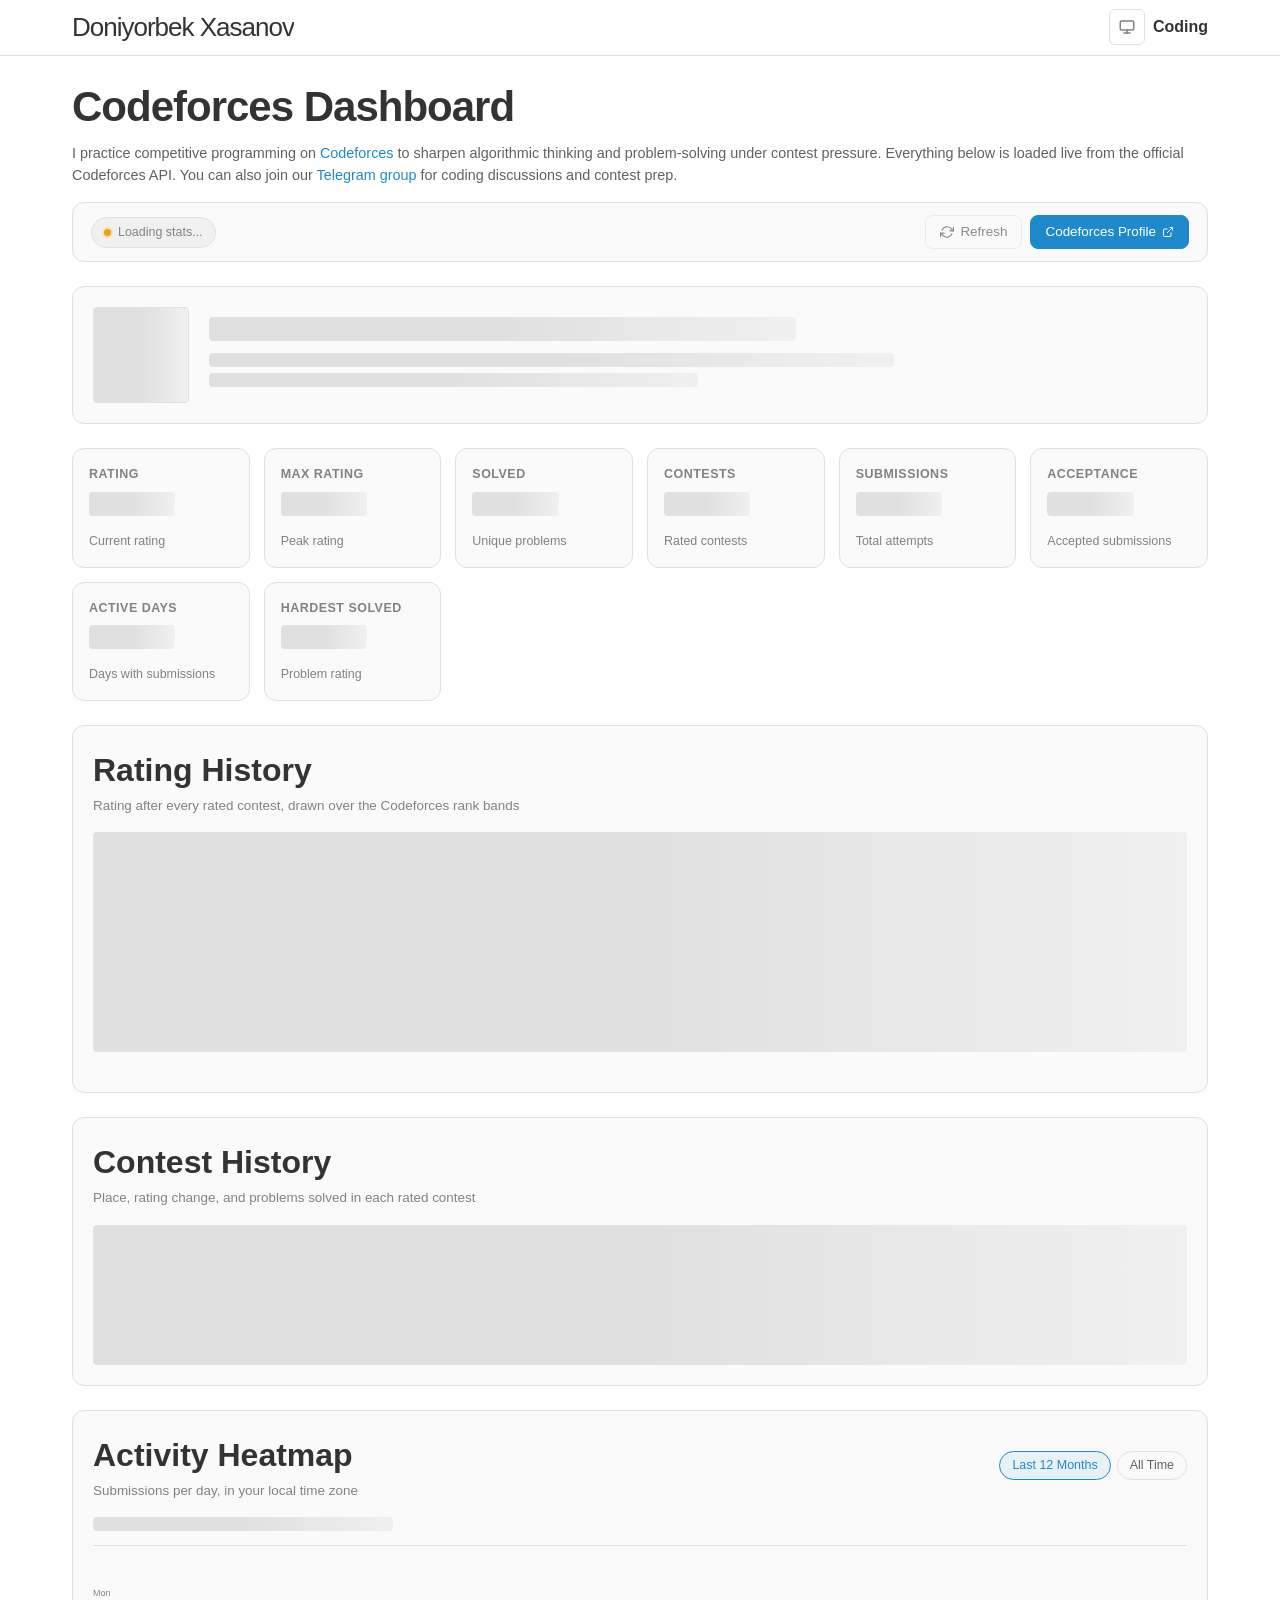
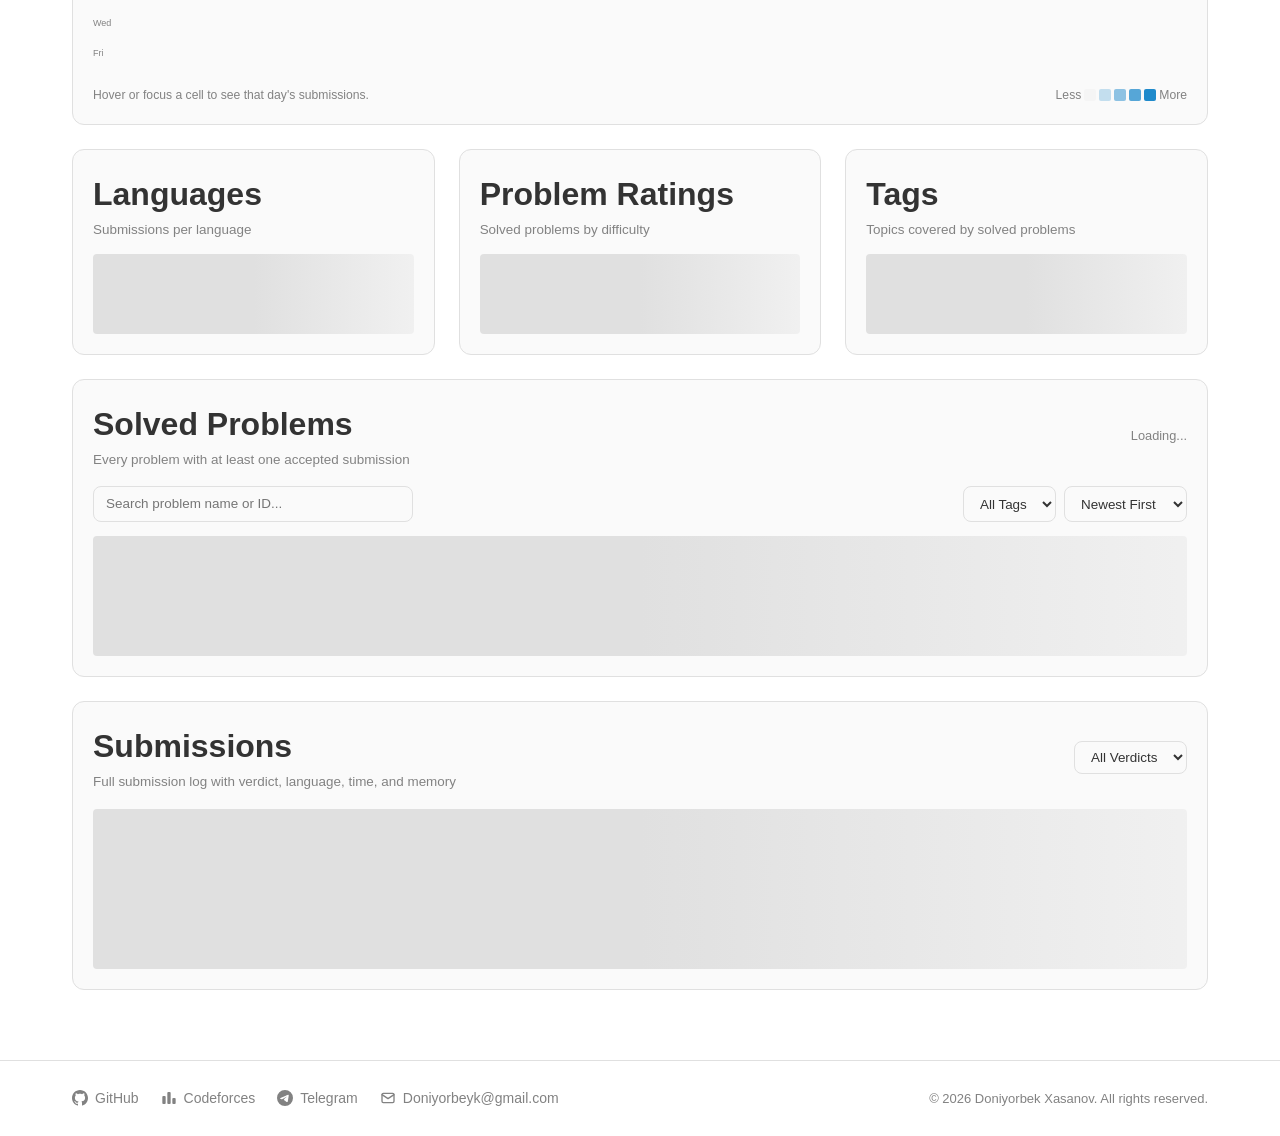
==== commit d0697939: "Fix responsive navbar, layout flexibility, and prevent horizontal overflow" ====
--- a/coding/index.html
+++ b/coding/index.html
@@ -88,60 +88,62 @@
   <a class="skip-link visually-hidden" href="#main-content">Skip to main content</a>
 
   <header class="site-header" role="banner">
-    <div class="wrapper">
+    <div class="wrapper wrapper--wide">
       <a class="site-title" rel="author" href="/">Doniyorbek Xasanov</a>
 
-      <button class="theme-toggle" id="theme-toggle" type="button" aria-label="Theme: system. Click to switch theme."
-        title="Theme: system. Click to switch theme.">
-        <svg class="theme-icon theme-icon-light" xmlns="http://www.w3.org/2000/svg" width="18" height="18"
-          viewBox="0 0 24 24" fill="none" stroke="currentColor" stroke-width="2" stroke-linecap="round"
-          stroke-linejoin="round" aria-hidden="true">
-          <circle cx="12" cy="12" r="5"></circle>
-          <line x1="12" y1="1" x2="12" y2="3"></line>
-          <line x1="12" y1="21" x2="12" y2="23"></line>
-          <line x1="4.22" y1="4.22" x2="5.64" y2="5.64"></line>
-          <line x1="18.36" y1="18.36" x2="19.78" y2="19.78"></line>
-          <line x1="1" y1="12" x2="3" y2="12"></line>
-          <line x1="21" y1="12" x2="23" y2="12"></line>
-          <line x1="4.22" y1="19.78" x2="5.64" y2="18.36"></line>
-          <line x1="18.36" y1="5.64" x2="19.78" y2="4.22"></line>
-        </svg>
-        <svg class="theme-icon theme-icon-dark" xmlns="http://www.w3.org/2000/svg" width="18" height="18"
-          viewBox="0 0 24 24" fill="none" stroke="currentColor" stroke-width="2" stroke-linecap="round"
-          stroke-linejoin="round" aria-hidden="true">
-          <path d="M21 12.79A9 9 0 1 1 11.21 3 7 7 0 0 0 21 12.79z"></path>
-        </svg>
-        <svg class="theme-icon theme-icon-system" xmlns="http://www.w3.org/2000/svg" width="18" height="18"
-          viewBox="0 0 24 24" fill="none" stroke="currentColor" stroke-width="2" stroke-linecap="round"
-          stroke-linejoin="round" aria-hidden="true">
-          <rect x="3" y="4" width="18" height="12" rx="2"></rect>
-          <line x1="8" y1="20" x2="16" y2="20"></line>
-          <line x1="12" y1="16" x2="12" y2="20"></line>
-        </svg>
-      </button>
-
-      <nav class="site-nav">
-        <input type="checkbox" id="nav-trigger" class="nav-trigger" aria-label="Toggle navigation menu">
-        <label for="nav-trigger" aria-hidden="true">
-          <span class="menu-icon">
-            <svg viewBox="0 0 18 15" width="18px" height="15px" aria-hidden="true" focusable="false">
-              <path
-                d="M18,1.484c0,0.82-0.665,1.484-1.484,1.484H1.484C0.665,2.969,0,2.304,0,1.484l0,0C0,0.665,0.665,0,1.484,0
-              h15.032C17.335,0,18,0.665,18,1.484L18,1.484z M18,7.516C18,8.335,17.335,9,16.516,9H1.484C0.665,9,0,8.335,0,7.516l0,0
-              c0-0.82,0.665-1.484,1.484-1.484h15.032C17.335,6.031,18,6.696,18,7.516L18,7.516z M18,13.516C18,14.335,17.335,15,16.516,15H1.484
-              C0.665,15,0,14.335,0,13.516l0,0c0-0.82,0.665-1.483,1.484-1.483h15.032C17.335,12.031,18,12.695,18,13.516L18,13.516z" />
-            </svg>
-          </span>
-        </label>
-        <div class="trigger">
-          <a class="page-link" href="/coding/" aria-current="page">Coding</a>
-        </div>
-      </nav>
+      <div class="site-header-right">
+        <button class="theme-toggle" id="theme-toggle" type="button" aria-label="Theme: system. Click to switch theme."
+          title="Theme: system. Click to switch theme.">
+          <svg class="theme-icon theme-icon-light" xmlns="http://www.w3.org/2000/svg" width="18" height="18"
+            viewBox="0 0 24 24" fill="none" stroke="currentColor" stroke-width="2" stroke-linecap="round"
+            stroke-linejoin="round" aria-hidden="true">
+            <circle cx="12" cy="12" r="5"></circle>
+            <line x1="12" y1="1" x2="12" y2="3"></line>
+            <line x1="12" y1="21" x2="12" y2="23"></line>
+            <line x1="4.22" y1="4.22" x2="5.64" y2="5.64"></line>
+            <line x1="18.36" y1="18.36" x2="19.78" y2="19.78"></line>
+            <line x1="1" y1="12" x2="3" y2="12"></line>
+            <line x1="21" y1="12" x2="23" y2="12"></line>
+            <line x1="4.22" y1="19.78" x2="5.64" y2="18.36"></line>
+            <line x1="18.36" y1="5.64" x2="19.78" y2="4.22"></line>
+          </svg>
+          <svg class="theme-icon theme-icon-dark" xmlns="http://www.w3.org/2000/svg" width="18" height="18"
+            viewBox="0 0 24 24" fill="none" stroke="currentColor" stroke-width="2" stroke-linecap="round"
+            stroke-linejoin="round" aria-hidden="true">
+            <path d="M21 12.79A9 9 0 1 1 11.21 3 7 7 0 0 0 21 12.79z"></path>
+          </svg>
+          <svg class="theme-icon theme-icon-system" xmlns="http://www.w3.org/2000/svg" width="18" height="18"
+            viewBox="0 0 24 24" fill="none" stroke="currentColor" stroke-width="2" stroke-linecap="round"
+            stroke-linejoin="round" aria-hidden="true">
+            <rect x="3" y="4" width="18" height="12" rx="2"></rect>
+            <line x1="8" y1="20" x2="16" y2="20"></line>
+            <line x1="12" y1="16" x2="12" y2="20"></line>
+          </svg>
+        </button>
+
+        <nav class="site-nav">
+          <input type="checkbox" id="nav-trigger" class="nav-trigger" aria-label="Toggle navigation menu">
+          <label for="nav-trigger" aria-hidden="true">
+            <span class="menu-icon">
+              <svg viewBox="0 0 18 15" width="18px" height="15px" aria-hidden="true" focusable="false">
+                <path
+                  d="M18,1.484c0,0.82-0.665,1.484-1.484,1.484H1.484C0.665,2.969,0,2.304,0,1.484l0,0C0,0.665,0.665,0,1.484,0
+                h15.032C17.335,0,18,0.665,18,1.484L18,1.484z M18,7.516C18,8.335,17.335,9,16.516,9H1.484C0.665,9,0,8.335,0,7.516l0,0
+                c0-0.82,0.665-1.484,1.484-1.484h15.032C17.335,6.031,18,6.696,18,7.516L18,7.516z M18,13.516C18,14.335,17.335,15,16.516,15H1.484
+                C0.665,15,0,14.335,0,13.516l0,0c0-0.82,0.665-1.483,1.484-1.483h15.032C17.335,12.031,18,12.695,18,13.516L18,13.516z" />
+              </svg>
+            </span>
+          </label>
+          <div class="trigger">
+            <a class="page-link" href="/coding/" aria-current="page">Coding</a>
+          </div>
+        </nav>
+      </div>
     </div>
   </header>
 
   <main id="main-content" class="page-content" aria-label="Content">
-    <div class="wrapper">
+    <div class="wrapper wrapper--wide">
       <article class="post">
         <header class="post-header">
           <h1 class="post-title">Codeforces Dashboard</h1>
@@ -278,7 +280,7 @@
                 </div>
               </div>
               <div class="cf-heatmap-stats" id="cf-heatmap-summary">
-                <div class="cf-skeleton cf-skeleton-text" style="width: 300px;"></div>
+                <div class="cf-skeleton cf-skeleton-text" style="width: 100%; max-width: 300px;"></div>
               </div>
               <div class="cf-heatmap-scroll-wrap">
                 <div class="cf-heatmap-inner">
@@ -286,7 +288,7 @@
                     <span></span><span>Mon</span><span></span><span>Wed</span><span></span><span>Fri</span><span></span>
                   </div>
                   <div class="cf-heatmap-grid-area" id="cf-heatmap-grid-area">
-                    <div class="cf-skeleton cf-skeleton-box" style="height: 110px; width: 650px;"></div>
+                    <div class="cf-skeleton cf-skeleton-box" style="height: 110px; width: 100%; max-width: 650px;"></div>
                   </div>
                 </div>
               </div>
@@ -399,7 +401,7 @@
   </main>
 
   <footer class="site-footer" role="contentinfo">
-    <div class="wrapper">
+    <div class="wrapper wrapper--wide">
       <div class="site-footer-inner">
         <ul class="footer-links">
           <li>
--- a/assets/css/style.css
+++ b/assets/css/style.css
@@ -79,6 +79,7 @@
 
 html {
   overflow-x: hidden;
+  max-width: 100%;
 }
 
 body,
@@ -253,19 +254,17 @@
 
 /* --- 4. Layout Wrapper --- */
 .wrapper {
-  max-width: calc(800px - (30px * 2));
+  width: 100%;
+  max-width: 900px;
   margin-right: auto;
   margin-left: auto;
-  padding-right: 30px;
-  padding-left: 30px;
-}
-
-@media screen and (max-width: 800px) {
-  .wrapper {
-    max-width: calc(800px - (30px));
-    padding-right: 15px;
-    padding-left: 15px;
-  }
+  padding-right: clamp(16px, 4vw, 32px);
+  padding-left: clamp(16px, 4vw, 32px);
+}
+
+/* Wider wrapper for dashboard/content-heavy pages */
+.wrapper--wide {
+  max-width: 1200px;
 }
 
 /* --- 5. Site Header --- */
@@ -275,10 +274,11 @@
   position: relative;
 }
 
-.site-header .wrapper::after {
-  content: "";
-  display: table;
-  clear: both;
+.site-header .wrapper {
+  display: flex;
+  align-items: center;
+  justify-content: space-between;
+  gap: 8px;
 }
 
 .site-title {
@@ -287,12 +287,22 @@
   line-height: 54px;
   letter-spacing: -1px;
   margin-bottom: 0;
-  float: left;
+  white-space: nowrap;
+  min-width: 0;
+  overflow: hidden;
+  text-overflow: ellipsis;
 }
 
 .site-title,
 .site-title:visited {
   color: var(--text-color);
+}
+
+.site-header-right {
+  display: flex;
+  align-items: center;
+  gap: 8px;
+  flex-shrink: 0;
 }
 
 /* --- 6. Theme Toggle Button --- */
@@ -308,10 +318,7 @@
   background: transparent;
   color: var(--grey-color);
   cursor: pointer;
-  position: absolute;
-  top: 10px;
-  right: 160px;
-  z-index: 10;
+  flex-shrink: 0;
   transition: color 0.2s, border-color 0.2s;
 }
 
@@ -330,15 +337,8 @@
   display: block;
 }
 
-@media screen and (max-width: 600px) {
-  .theme-toggle {
-    right: 70px;
-  }
-}
-
 /* --- 7. Site Navigation --- */
 .site-nav {
-  float: right;
   line-height: 54px;
 }
 
@@ -365,18 +365,20 @@
 
 @media screen and (max-width: 600px) {
   .site-nav {
-    position: absolute;
-    top: 9px;
-    right: 15px;
+    position: relative;
     background-color: var(--bg-color);
     border: 1px solid var(--border-color);
     border-radius: 5px;
     text-align: right;
+    z-index: 20;
+  }
+
+  .site-header-right {
+    gap: 6px;
   }
 
   .site-nav label[for="nav-trigger"] {
     display: block;
-    float: right;
     width: 36px;
     height: 36px;
     line-height: 0;
@@ -387,7 +389,6 @@
 
   .site-nav .menu-icon {
     display: block;
-    float: right;
     width: 36px;
     height: 26px;
     line-height: 0;
@@ -407,6 +408,14 @@
   .site-nav input:checked~.trigger {
     display: block;
     padding-bottom: 5px;
+    position: absolute;
+    right: 0;
+    top: 100%;
+    background-color: var(--bg-color);
+    border: 1px solid var(--border-color);
+    border-radius: 5px;
+    min-width: 120px;
+    box-shadow: 0 4px 12px var(--shadow-color);
   }
 
   .site-nav .page-link {
@@ -418,6 +427,10 @@
   .site-nav .page-link:not(:last-child) {
     margin-right: 0;
   }
+
+  .site-title {
+    font-size: 22px;
+  }
 }
 
 /* --- 8. Page Content --- */
@@ -479,8 +492,8 @@
 }
 
 .profile-photo {
-  width: 250px;
-  height: 250px;
+  width: clamp(180px, 30vw, 250px);
+  height: clamp(180px, 30vw, 250px);
   border-radius: 50%;
   object-fit: cover;
 }
@@ -537,6 +550,8 @@
   font-weight: 500;
   font-size: 14px;
   line-height: 1.4;
+  max-width: 100%;
+  word-break: break-word;
   transition: color 0.15s ease;
 }
 
--- a/assets/css/codeforces-dashboard.css
+++ b/assets/css/codeforces-dashboard.css
@@ -582,7 +582,7 @@
 /* Breakdown bars */
 .cf-breakdown-grid {
   display: grid;
-  grid-template-columns: repeat(auto-fit, minmax(300px, 1fr));
+  grid-template-columns: repeat(auto-fit, minmax(min(280px, 100%), 1fr));
   gap: 24px;
 }
 
@@ -667,12 +667,14 @@
   border: 1px solid var(--cf-card-border);
   background: var(--cf-card-bg);
   color: var(--cf-text-main);
+  max-width: 100%;
 }
 
 .cf-input {
-  flex: 1;
-  min-width: 200px;
+  flex: 1 1 200px;
+  min-width: 0;
   max-width: 320px;
+  width: 100%;
 }
 
 .cf-input:focus,
@@ -843,3 +845,10 @@
   .cf-list-item { grid-template-columns: 1fr; }
   .cf-input { max-width: none; }
 }
+
+@media screen and (max-width: 400px) {
+  .cf-metrics-grid { grid-template-columns: 1fr; }
+  .cf-metric-card { padding: 12px; }
+  .cf-panel { padding: 14px; }
+  .cf-control-bar { padding: 10px 12px; }
+}
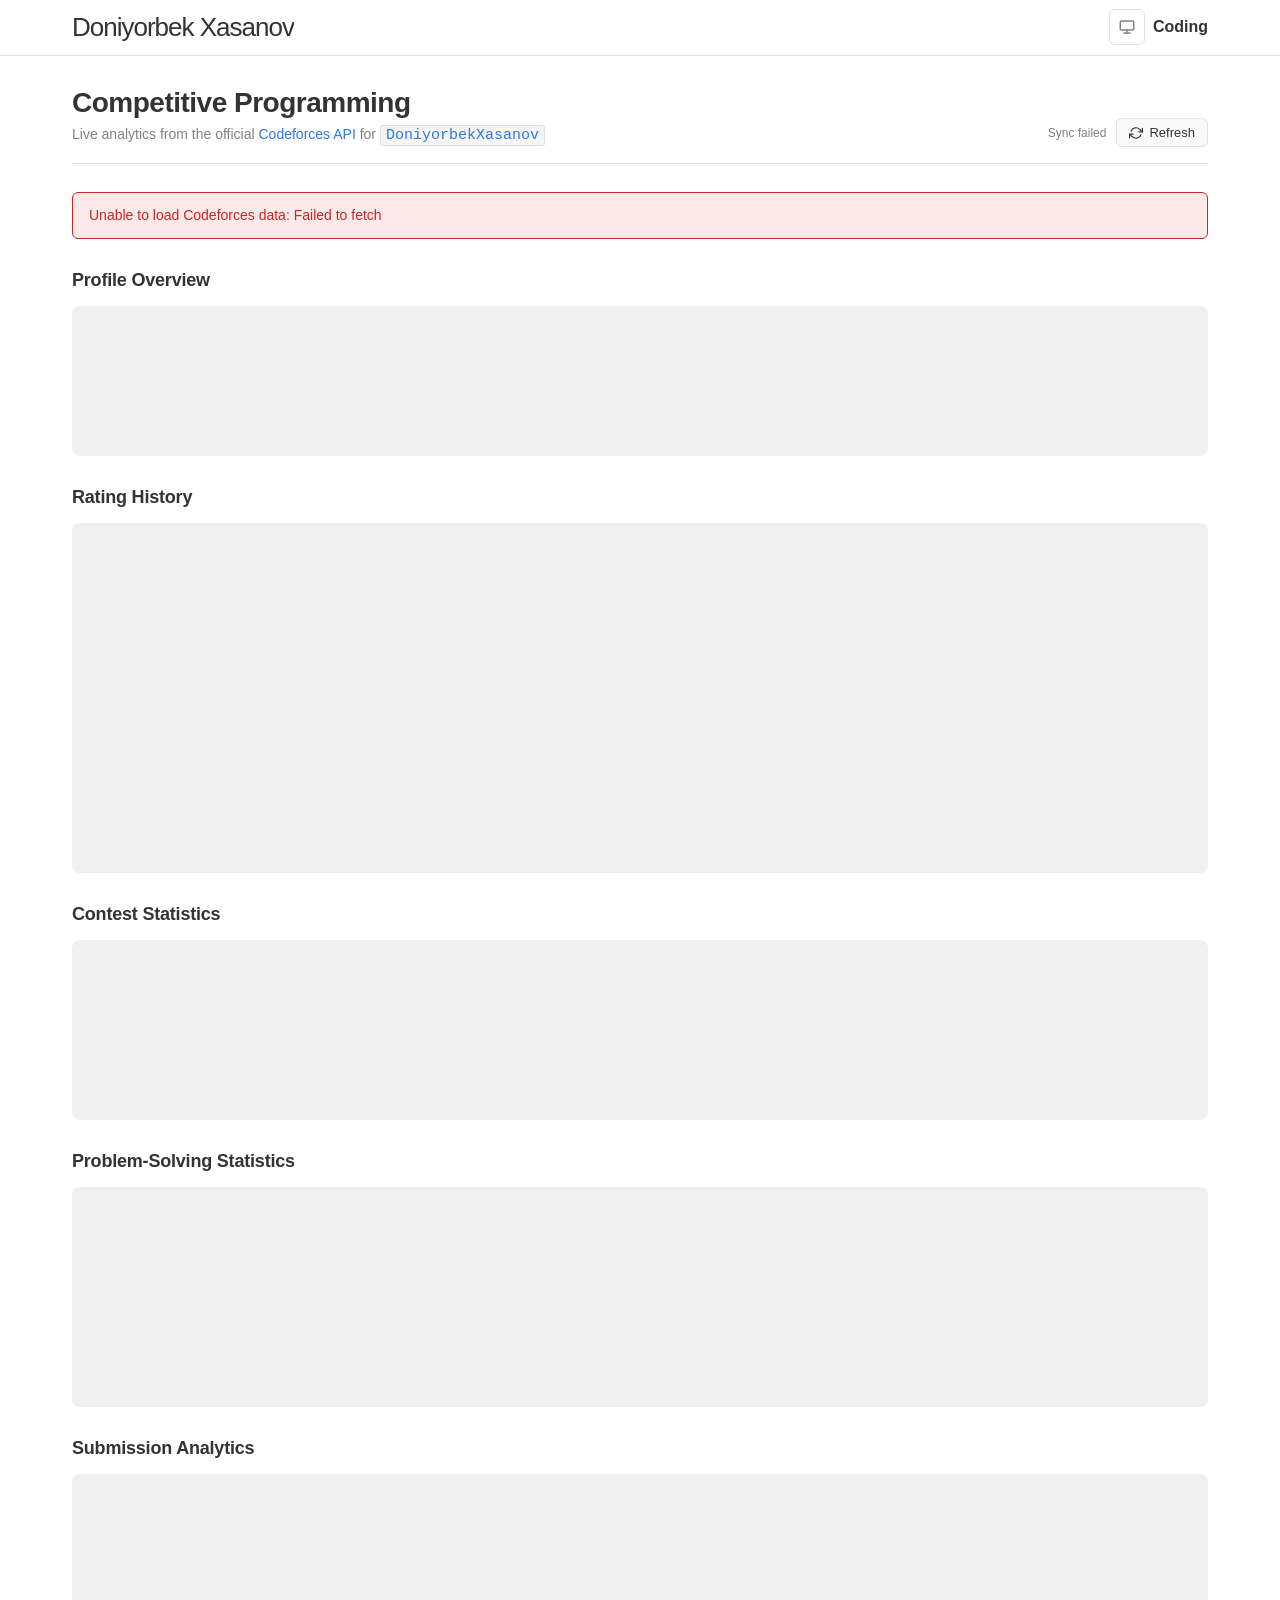
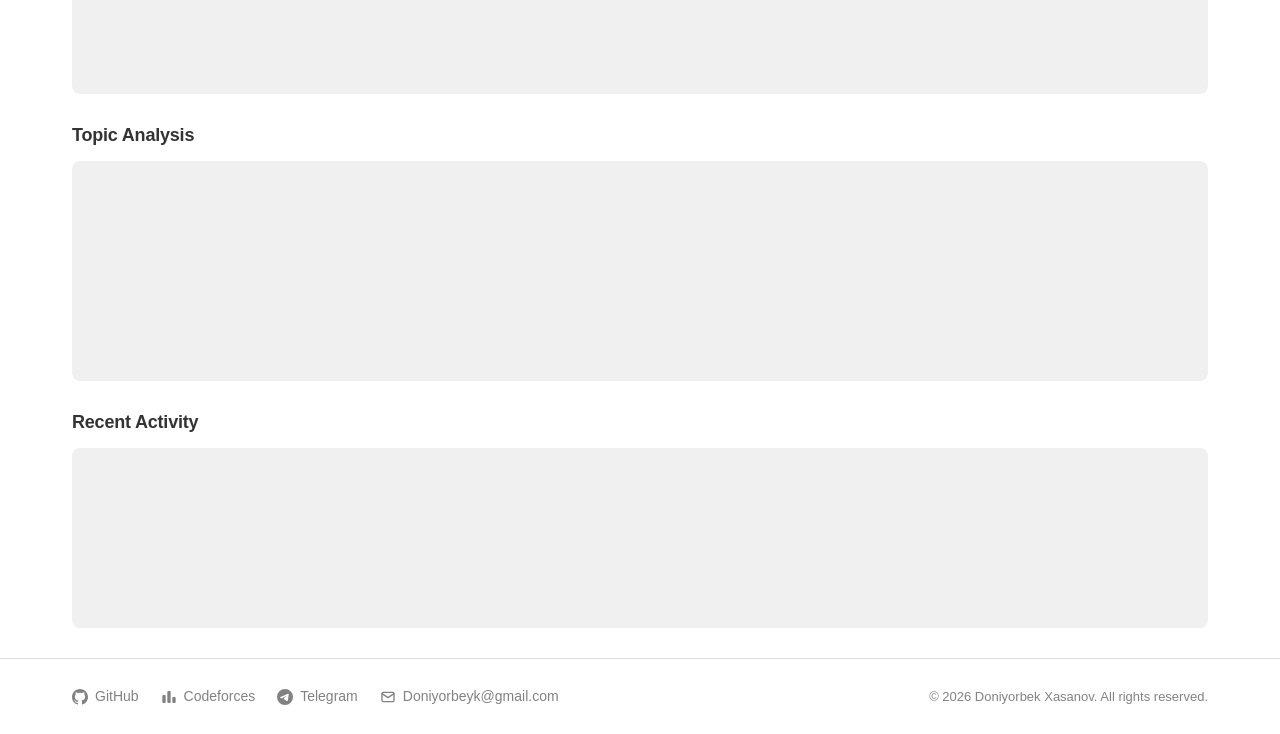
==== commit 9f596a2c: "Rebuild /coding Codeforces dashboard and unify footer link colors" ====
--- a/coding/index.html
+++ b/coding/index.html
@@ -14,19 +14,18 @@
   <meta name="theme-color" content="#ffffff" id="theme-color-meta">
   <meta name="color-scheme" content="light dark">
 
-
   <!-- SEO -->
-  <title>Coding & Codeforces Dashboard | Doniyorbek Xasanov</title>
-  <meta name="description" content="Live Codeforces dashboard for Doniyorbek Xasanov: rating history, contest results, activity heatmap, verdict and language statistics, and solved problems.">
-  <meta property="og:title" content="Coding & Codeforces Dashboard">
+  <title>Coding | Doniyorbek Xasanov</title>
+  <meta name="description" content="Codeforces competitive programming dashboard for DoniyorbekXasanov: rating history, contest results, problem-solving analytics, and submissions.">
+  <meta property="og:title" content="Coding | Doniyorbek Xasanov">
   <meta property="og:locale" content="en_US">
-  <meta property="og:description" content="Live Codeforces dashboard for Doniyorbek Xasanov: rating history, contest results, activity heatmap, verdict and language statistics, and solved problems.">
+  <meta property="og:description" content="Codeforces competitive programming dashboard for DoniyorbekXasanov: rating history, contest results, problem-solving analytics, and submissions.">
   <link rel="canonical" href="https://doniyorbek.uz/coding/">
   <meta property="og:url" content="https://doniyorbek.uz/coding/">
   <meta property="og:site_name" content="Doniyorbek Xasanov">
   <meta property="og:type" content="website">
   <meta name="twitter:card" content="summary">
-  <meta property="twitter:title" content="Coding & Codeforces Dashboard">
+  <meta property="twitter:title" content="Coding | Doniyorbek Xasanov">
   <meta property="og:image" content="https://doniyorbek.uz/assets/images/doniyorbek.jpg">
   <meta property="og:image:alt" content="Photo of Doniyorbek Xasanov">
 
@@ -35,13 +34,11 @@
   {
     "@context": "https://schema.org",
     "@type": "WebPage",
-    "name": "Coding & Codeforces Dashboard",
-    "description": "Live Codeforces dashboard for Doniyorbek Xasanov: rating history, contest results, activity heatmap, verdict and language statistics, and solved problems.",
-    "headline": "Coding & Codeforces Dashboard",
+    "name": "Coding | Doniyorbek Xasanov",
+    "description": "Codeforces competitive programming dashboard for DoniyorbekXasanov: rating history, contest results, problem-solving analytics, and submissions.",
     "url": "https://doniyorbek.uz/coding/"
   }
   </script>
-
 
   <!-- Dark mode: apply the initial theme before CSS loads to prevent flash -->
   <script>
@@ -72,17 +69,15 @@
     })();
   </script>
 
-
-  <!-- Preconnect to Codeforces API for faster network handshake -->
+  <!-- Preconnect to Codeforces API -->
   <link rel="preconnect" href="https://codeforces.com">
   <link rel="dns-prefetch" href="https://codeforces.com">
   <link rel="preconnect" href="https://userpic.codeforces.org">
 
   <link rel="stylesheet" href="/assets/css/style.css">
-  <link rel="stylesheet" href="/assets/css/codeforces-dashboard.css">
+  <link rel="stylesheet" href="/assets/css/coding.css">
   <script src="/assets/js/theme.js" defer></script>
 </head>
-
 
 <body>
   <a class="skip-link visually-hidden" href="#main-content">Skip to main content</a>
@@ -94,6 +89,7 @@
       <div class="site-header-right">
         <button class="theme-toggle" id="theme-toggle" type="button" aria-label="Theme: system. Click to switch theme."
           title="Theme: system. Click to switch theme.">
+          <!-- Sun icon (light) -->
           <svg class="theme-icon theme-icon-light" xmlns="http://www.w3.org/2000/svg" width="18" height="18"
             viewBox="0 0 24 24" fill="none" stroke="currentColor" stroke-width="2" stroke-linecap="round"
             stroke-linejoin="round" aria-hidden="true">
@@ -107,11 +103,13 @@
             <line x1="4.22" y1="19.78" x2="5.64" y2="18.36"></line>
             <line x1="18.36" y1="5.64" x2="19.78" y2="4.22"></line>
           </svg>
+          <!-- Moon icon (dark) -->
           <svg class="theme-icon theme-icon-dark" xmlns="http://www.w3.org/2000/svg" width="18" height="18"
             viewBox="0 0 24 24" fill="none" stroke="currentColor" stroke-width="2" stroke-linecap="round"
             stroke-linejoin="round" aria-hidden="true">
             <path d="M21 12.79A9 9 0 1 1 11.21 3 7 7 0 0 0 21 12.79z"></path>
           </svg>
+          <!-- Monitor icon (system) -->
           <svg class="theme-icon theme-icon-system" xmlns="http://www.w3.org/2000/svg" width="18" height="18"
             viewBox="0 0 24 24" fill="none" stroke="currentColor" stroke-width="2" stroke-linecap="round"
             stroke-linejoin="round" aria-hidden="true">
@@ -144,259 +142,120 @@
 
   <main id="main-content" class="page-content" aria-label="Content">
     <div class="wrapper wrapper--wide">
-      <article class="post">
-        <header class="post-header">
-          <h1 class="post-title">Codeforces Dashboard</h1>
+      <div class="cf-dashboard" id="cf-dashboard">
+
+        <!-- Page Header & Sync Status -->
+        <header class="cf-page-header">
+          <div>
+            <h1 class="cf-page-title">Competitive Programming</h1>
+            <p class="cf-page-subtitle">
+              Live analytics from the official <a href="https://codeforces.com/apiHelp" target="_blank" rel="noopener noreferrer">Codeforces API</a>
+              for <a href="https://codeforces.com/profile/DoniyorbekXasanov" target="_blank" rel="noopener noreferrer"><code>DoniyorbekXasanov</code></a>
+            </p>
+          </div>
+          <div class="cf-sync-controls">
+            <span class="cf-sync-status" id="cf-sync-status" aria-live="polite">Loading...</span>
+            <button type="button" class="cf-refresh-btn" id="cf-refresh-btn" aria-label="Refresh Codeforces data">
+              <svg width="14" height="14" viewBox="0 0 24 24" fill="none" stroke="currentColor" stroke-width="2"
+                stroke-linecap="round" stroke-linejoin="round" aria-hidden="true">
+                <polyline points="23 4 23 10 17 10"></polyline>
+                <polyline points="1 20 1 14 7 14"></polyline>
+                <path d="M3.51 9a9 9 0 0 1 14.85-3.36L23 10M1 14l4.64 4.36A9 9 0 0 0 20.49 15"></path>
+              </svg>
+              <span>Refresh</span>
+            </button>
+          </div>
         </header>
 
-        <div class="post-content">
-
-          <p class="cf-note">
-            I practice competitive programming on <a href="https://codeforces.com/" target="_blank" rel="noopener noreferrer">Codeforces</a>
-            to sharpen algorithmic thinking and problem-solving under contest pressure. Everything below is loaded live from the official Codeforces API.
-            You can also join our <a href="https://t.me/+tZNnwbZTBqYwMDcy" target="_blank" rel="noopener noreferrer">Telegram group</a> for coding discussions and contest prep.
-          </p>
-
-          <section class="cf-dashboard" aria-label="Codeforces Analytics Dashboard">
-
-            <!-- Control Bar -->
-            <div class="cf-control-bar">
-              <span class="cf-status-pill is-loading" id="cf-status-pill" role="status" aria-live="polite">
-                <span class="cf-status-dot"></span>
-                <span id="cf-status-text">Loading stats...</span>
-              </span>
-              <div class="cf-control-right">
-                <button class="cf-btn" id="cf-refresh-btn" type="button" title="Fetch latest data from Codeforces API">
-                  <svg viewBox="0 0 24 24" width="14" height="14" fill="none" stroke="currentColor" stroke-width="2"
-                    stroke-linecap="round" stroke-linejoin="round" aria-hidden="true" focusable="false">
-                    <polyline points="23 4 23 10 17 10"></polyline>
-                    <polyline points="1 20 1 14 7 14"></polyline>
-                    <path d="M3.51 9a9 9 0 0 1 14.85-3.36L23 10M1 14l4.64 4.36A9 9 0 0 0 20.49 15"></path>
-                  </svg>
-                  <span>Refresh</span>
-                </button>
-                <a class="cf-btn cf-btn-primary" href="https://codeforces.com/profile/DoniyorbekXasanov" target="_blank"
-                  rel="noopener noreferrer" title="View official Codeforces profile">
-                  <span>Codeforces Profile</span>
-                  <svg width="12" height="12" viewBox="0 0 24 24" fill="none" stroke="currentColor" stroke-width="2" aria-hidden="true" focusable="false">
-                    <path d="M18 13v6a2 2 0 0 1-2 2H5a2 2 0 0 1-2-2V8a2 2 0 0 1 2-2h6"></path>
-                    <polyline points="15 3 21 3 21 9"></polyline>
-                    <line x1="10" y1="14" x2="21" y2="3"></line>
-                  </svg>
-                </a>
-              </div>
+        <!-- Error Banner (hidden unless error) -->
+        <div class="cf-error-banner" id="cf-error-banner" role="alert" hidden></div>
+
+        <!-- 1. Profile Overview -->
+        <section class="cf-section" aria-labelledby="sec-profile">
+          <h2 class="cf-section-title" id="sec-profile">Profile Overview</h2>
+          <div id="cf-profile-container" class="cf-profile-container">
+            <div class="cf-skeleton cf-skeleton--profile"></div>
+          </div>
+        </section>
+
+        <!-- 2. Rating History (Exact Codeforces Graph) -->
+        <section class="cf-section" aria-labelledby="sec-rating">
+          <div class="cf-section-head">
+            <h2 class="cf-section-title" id="sec-rating">Rating History</h2>
+            <span class="cf-section-meta" id="cf-rating-meta"></span>
+          </div>
+          <div id="cf-rating-graph-container" class="cf-rating-graph-container">
+            <div class="cf-skeleton cf-skeleton--chart"></div>
+          </div>
+        </section>
+
+        <!-- 3. Contest Statistics & History -->
+        <section class="cf-section" aria-labelledby="sec-contests">
+          <div class="cf-section-head">
+            <h2 class="cf-section-title" id="sec-contests">Contest Statistics</h2>
+            <span class="cf-section-meta" id="cf-contests-meta"></span>
+          </div>
+          <div id="cf-contests-container">
+            <div class="cf-skeleton cf-skeleton--table"></div>
+          </div>
+        </section>
+
+        <!-- 4. Problem-Solving Statistics -->
+        <section class="cf-section" aria-labelledby="sec-problems">
+          <div class="cf-section-head">
+            <h2 class="cf-section-title" id="sec-problems">Problem-Solving Statistics</h2>
+            <span class="cf-section-meta" id="cf-problems-meta"></span>
+          </div>
+          <div id="cf-problems-container">
+            <div class="cf-skeleton cf-skeleton--grid"></div>
+          </div>
+        </section>
+
+        <!-- 5. Submission Analytics -->
+        <section class="cf-section" aria-labelledby="sec-submissions">
+          <div class="cf-section-head">
+            <h2 class="cf-section-title" id="sec-submissions">Submission Analytics</h2>
+            <span class="cf-section-meta" id="cf-submissions-meta"></span>
+          </div>
+          <div id="cf-submissions-container">
+            <div class="cf-skeleton cf-skeleton--grid"></div>
+          </div>
+        </section>
+
+        <!-- 6. Topic Analysis -->
+        <section class="cf-section" aria-labelledby="sec-topics">
+          <div class="cf-section-head">
+            <h2 class="cf-section-title" id="sec-topics">Topic Analysis</h2>
+            <span class="cf-section-meta" id="cf-topics-meta"></span>
+          </div>
+          <div id="cf-topics-container">
+            <div class="cf-skeleton cf-skeleton--grid"></div>
+          </div>
+        </section>
+
+        <!-- 7. Recent Activity -->
+        <section class="cf-section" aria-labelledby="sec-recent">
+          <div class="cf-section-head">
+            <h2 class="cf-section-title" id="sec-recent">Recent Activity</h2>
+            <div class="cf-recent-controls" id="cf-recent-controls" hidden>
+              <label for="cf-verdict-filter" class="visually-hidden">Filter by verdict</label>
+              <select id="cf-verdict-filter" class="cf-select">
+                <option value="ALL">All verdicts</option>
+                <option value="OK">Accepted (OK)</option>
+                <option value="WRONG_ANSWER">Wrong Answer</option>
+                <option value="TIME_LIMIT_EXCEEDED">Time Limit Exceeded</option>
+                <option value="RUNTIME_ERROR">Runtime Error</option>
+                <option value="COMPILATION_ERROR">Compilation Error</option>
+                <option value="MEMORY_LIMIT_EXCEEDED">Memory Limit Exceeded</option>
+              </select>
             </div>
-
-            <!-- Profile Card -->
-            <div class="cf-panel cf-profile" id="cf-profile">
-              <div class="cf-skeleton cf-profile-avatar-skeleton"></div>
-              <div class="cf-profile-body">
-                <div class="cf-skeleton cf-skeleton-title"></div>
-                <div class="cf-skeleton cf-skeleton-text" style="width: 70%;"></div>
-                <div class="cf-skeleton cf-skeleton-text" style="width: 50%;"></div>
-              </div>
-            </div>
-
-            <!-- Metric Cards -->
-            <div class="cf-metrics-grid">
-              <div class="cf-metric-card">
-                <span class="cf-metric-label">Rating</span>
-                <div class="cf-metric-value" id="cf-metric-rating"><div class="cf-skeleton cf-skeleton-title"></div></div>
-                <div class="cf-metric-sub" id="cf-metric-rating-sub">Current rating</div>
-              </div>
-              <div class="cf-metric-card">
-                <span class="cf-metric-label">Max Rating</span>
-                <div class="cf-metric-value" id="cf-metric-max"><div class="cf-skeleton cf-skeleton-title"></div></div>
-                <div class="cf-metric-sub" id="cf-metric-max-sub">Peak rating</div>
-              </div>
-              <div class="cf-metric-card">
-                <span class="cf-metric-label">Solved</span>
-                <div class="cf-metric-value" id="cf-metric-solved"><div class="cf-skeleton cf-skeleton-title"></div></div>
-                <div class="cf-metric-sub" id="cf-metric-solved-sub">Unique problems</div>
-              </div>
-              <div class="cf-metric-card">
-                <span class="cf-metric-label">Contests</span>
-                <div class="cf-metric-value" id="cf-metric-contests"><div class="cf-skeleton cf-skeleton-title"></div></div>
-                <div class="cf-metric-sub" id="cf-metric-contests-sub">Rated contests</div>
-              </div>
-              <div class="cf-metric-card">
-                <span class="cf-metric-label">Submissions</span>
-                <div class="cf-metric-value" id="cf-metric-subs"><div class="cf-skeleton cf-skeleton-title"></div></div>
-                <div class="cf-metric-sub" id="cf-metric-subs-sub">Total attempts</div>
-              </div>
-              <div class="cf-metric-card">
-                <span class="cf-metric-label">Acceptance</span>
-                <div class="cf-metric-value" id="cf-metric-acc"><div class="cf-skeleton cf-skeleton-title"></div></div>
-                <div class="cf-metric-sub" id="cf-metric-acc-sub">Accepted submissions</div>
-              </div>
-              <div class="cf-metric-card">
-                <span class="cf-metric-label">Active Days</span>
-                <div class="cf-metric-value" id="cf-metric-days"><div class="cf-skeleton cf-skeleton-title"></div></div>
-                <div class="cf-metric-sub" id="cf-metric-days-sub">Days with submissions</div>
-              </div>
-              <div class="cf-metric-card">
-                <span class="cf-metric-label">Hardest Solved</span>
-                <div class="cf-metric-value" id="cf-metric-hardest"><div class="cf-skeleton cf-skeleton-title"></div></div>
-                <div class="cf-metric-sub" id="cf-metric-hardest-sub">Problem rating</div>
-              </div>
-            </div>
-
-            <!-- Rating History -->
-            <div class="cf-panel">
-              <div class="cf-panel-header">
-                <div>
-                  <h2 class="cf-panel-title">Rating History</h2>
-                  <div class="cf-panel-subtitle">Rating after every rated contest, drawn over the Codeforces rank bands</div>
-                </div>
-              </div>
-              <div class="cf-chart-container" id="cf-rating-chart">
-                <div class="cf-skeleton cf-skeleton-box" style="height: 220px;"></div>
-              </div>
-            </div>
-
-            <!-- Contest History -->
-            <div class="cf-panel">
-              <div class="cf-panel-header">
-                <div>
-                  <h2 class="cf-panel-title">Contest History</h2>
-                  <div class="cf-panel-subtitle">Place, rating change, and problems solved in each rated contest</div>
-                </div>
-              </div>
-              <div class="cf-table-wrap" id="cf-contest-table" role="region" aria-label="Contest history, scrollable" tabindex="0">
-                <div class="cf-skeleton cf-skeleton-box" style="height: 140px;"></div>
-              </div>
-            </div>
-
-            <!-- Activity Heatmap -->
-            <div class="cf-panel">
-              <div class="cf-panel-header">
-                <div>
-                  <h2 class="cf-panel-title">Activity Heatmap</h2>
-                  <div class="cf-panel-subtitle">Submissions per day, in your local time zone</div>
-                </div>
-                <div class="cf-pill-group" role="group" aria-label="Heatmap range">
-                  <button class="cf-pill-btn is-active" id="cf-hm-12m" type="button" aria-pressed="true">Last 12 Months</button>
-                  <button class="cf-pill-btn" id="cf-hm-all" type="button" aria-pressed="false">All Time</button>
-                </div>
-              </div>
-              <div class="cf-heatmap-stats" id="cf-heatmap-summary">
-                <div class="cf-skeleton cf-skeleton-text" style="width: 100%; max-width: 300px;"></div>
-              </div>
-              <div class="cf-heatmap-scroll-wrap">
-                <div class="cf-heatmap-inner">
-                  <div class="cf-heatmap-weekdays" aria-hidden="true">
-                    <span></span><span>Mon</span><span></span><span>Wed</span><span></span><span>Fri</span><span></span>
-                  </div>
-                  <div class="cf-heatmap-grid-area" id="cf-heatmap-grid-area">
-                    <div class="cf-skeleton cf-skeleton-box" style="height: 110px; width: 100%; max-width: 650px;"></div>
-                  </div>
-                </div>
-              </div>
-              <div class="cf-heatmap-footer">
-                <span>Hover or focus a cell to see that day's submissions.</span>
-                <div class="cf-heatmap-legend" aria-hidden="true">
-                  <span>Less</span>
-                  <span class="cf-heatmap-cell" data-level="0"></span>
-                  <span class="cf-heatmap-cell" data-level="1"></span>
-                  <span class="cf-heatmap-cell" data-level="2"></span>
-                  <span class="cf-heatmap-cell" data-level="3"></span>
-                  <span class="cf-heatmap-cell" data-level="4"></span>
-                  <span>More</span>
-                </div>
-              </div>
-            </div>
-
-            <!-- Breakdowns -->
-            <div class="cf-breakdown-grid">
-              <div class="cf-panel">
-                <h2 class="cf-panel-title">Languages</h2>
-                <div class="cf-panel-subtitle">Submissions per language</div>
-                <div class="cf-bars" id="cf-lang-bars"><div class="cf-skeleton cf-skeleton-box"></div></div>
-              </div>
-              <div class="cf-panel">
-                <h2 class="cf-panel-title">Problem Ratings</h2>
-                <div class="cf-panel-subtitle">Solved problems by difficulty</div>
-                <div class="cf-bars" id="cf-difficulty-bars"><div class="cf-skeleton cf-skeleton-box"></div></div>
-              </div>
-              <div class="cf-panel">
-                <h2 class="cf-panel-title">Tags</h2>
-                <div class="cf-panel-subtitle">Topics covered by solved problems</div>
-                <div class="cf-bars" id="cf-tag-bars"><div class="cf-skeleton cf-skeleton-box"></div></div>
-              </div>
-            </div>
-
-            <!-- Solved Problems -->
-            <div class="cf-panel">
-              <div class="cf-panel-header">
-                <div>
-                  <h2 class="cf-panel-title">Solved Problems</h2>
-                  <div class="cf-panel-subtitle">Every problem with at least one accepted submission</div>
-                </div>
-                <span class="cf-count" id="cf-solved-count">Loading...</span>
-              </div>
-              <div class="cf-toolbar">
-                <input type="search" class="cf-input" id="cf-solved-search" placeholder="Search problem name or ID..." aria-label="Search solved problems">
-                <div class="cf-filter-group">
-                  <select class="cf-select" id="cf-solved-tag" aria-label="Filter by tag">
-                    <option value="all">All Tags</option>
-                  </select>
-                  <select class="cf-select" id="cf-solved-sort" aria-label="Sort solved problems">
-                    <option value="newest">Newest First</option>
-                    <option value="oldest">Oldest First</option>
-                    <option value="hardest">Hardest First</option>
-                    <option value="easiest">Easiest First</option>
-                    <option value="az">Name (A-Z)</option>
-                  </select>
-                </div>
-              </div>
-              <div class="cf-list" id="cf-solved-list">
-                <div class="cf-skeleton cf-skeleton-box" style="height: 120px;"></div>
-              </div>
-              <div class="cf-pagination" id="cf-solved-pagination" hidden>
-                <span id="cf-solved-page-info"></span>
-                <div class="cf-page-nav">
-                  <button class="cf-btn" id="cf-solved-prev" type="button">Previous</button>
-                  <button class="cf-btn" id="cf-solved-next" type="button">Next</button>
-                </div>
-              </div>
-            </div>
-
-            <!-- Recent Submissions -->
-            <div class="cf-panel">
-              <div class="cf-panel-header">
-                <div>
-                  <h2 class="cf-panel-title">Submissions</h2>
-                  <div class="cf-panel-subtitle">Full submission log with verdict, language, time, and memory</div>
-                </div>
-                <select class="cf-select" id="cf-sub-verdict" aria-label="Filter by verdict">
-                  <option value="all">All Verdicts</option>
-                </select>
-              </div>
-              <div class="cf-table-wrap" id="cf-sub-table" role="region" aria-label="Submissions, scrollable" tabindex="0">
-                <div class="cf-skeleton cf-skeleton-box" style="height: 160px;"></div>
-              </div>
-              <div class="cf-pagination" id="cf-sub-pagination" hidden>
-                <span id="cf-sub-page-info"></span>
-                <div class="cf-page-nav">
-                  <button class="cf-btn" id="cf-sub-prev" type="button">Previous</button>
-                  <button class="cf-btn" id="cf-sub-next" type="button">Next</button>
-                </div>
-              </div>
-            </div>
-
-            <!-- Blog Entries (shown only when there are any) -->
-            <div class="cf-panel" id="cf-blog-panel" hidden>
-              <h2 class="cf-panel-title">Blog Entries</h2>
-              <div class="cf-panel-subtitle">Posts published on Codeforces</div>
-              <ul class="cf-blog-list" id="cf-blog-list"></ul>
-            </div>
-
-          </section>
-
-          <script src="/assets/js/codeforces-dashboard.js" defer></script>
-
-        </div>
-      </article>
+          </div>
+          <div id="cf-recent-container">
+            <div class="cf-skeleton cf-skeleton--table"></div>
+          </div>
+        </section>
+
+      </div>
     </div>
   </main>
 
@@ -456,6 +315,7 @@
     </div>
   </footer>
 
+  <script type="module" src="/assets/js/coding/main.js"></script>
 </body>
 
-</html>+</html>
--- a/assets/css/style.css
+++ b/assets/css/style.css
@@ -541,7 +541,8 @@
   padding: 0;
 }
 
-.footer-link {
+.footer-link,
+.footer-link:visited {
   display: inline-flex;
   align-items: center;
   gap: 7px;
--- a/assets/css/coding.css
+++ b/assets/css/coding.css
@@ -0,0 +1,631 @@
+/* ===================================================================
+   /coding — Codeforces Analytics Dashboard
+   =================================================================== */
+
+.cf-dashboard {
+  display: flex;
+  flex-direction: column;
+  gap: 28px;
+}
+
+/* --- Page Header --- */
+.cf-page-header {
+  display: flex;
+  justify-content: space-between;
+  align-items: flex-end;
+  flex-wrap: wrap;
+  gap: 12px 20px;
+  padding-bottom: 16px;
+  border-bottom: 1px solid var(--border-color);
+}
+
+.cf-page-title {
+  font-size: 28px;
+  font-weight: 700;
+  letter-spacing: -0.5px;
+  line-height: 1.2;
+  margin-bottom: 4px;
+}
+
+.cf-page-subtitle {
+  font-size: 14px;
+  color: var(--grey-color);
+  margin: 0;
+}
+
+.cf-sync-controls {
+  display: flex;
+  align-items: center;
+  gap: 10px;
+}
+
+.cf-sync-status {
+  font-size: 12px;
+  color: var(--grey-color);
+  font-variant-numeric: tabular-nums;
+}
+
+.cf-refresh-btn {
+  display: inline-flex;
+  align-items: center;
+  gap: 6px;
+  padding: 6px 12px;
+  font-size: 13px;
+  font-weight: 500;
+  color: var(--text-color);
+  background-color: var(--card-bg);
+  border: 1px solid var(--border-color);
+  border-radius: 6px;
+  cursor: pointer;
+  transition: border-color 0.15s ease, background-color 0.15s ease;
+}
+
+.cf-refresh-btn:hover:not(:disabled) {
+  border-color: var(--brand-color);
+}
+
+.cf-refresh-btn:disabled {
+  opacity: 0.55;
+  cursor: not-allowed;
+}
+
+.cf-refresh-btn--spinning svg {
+  animation: cf-spin 0.9s linear infinite;
+}
+
+@keyframes cf-spin {
+  to {
+    transform: rotate(360deg);
+  }
+}
+
+/* --- Error Banner --- */
+.cf-error-banner {
+  padding: 12px 16px;
+  border: 1px solid var(--danger-color);
+  border-radius: 6px;
+  background-color: var(--danger-bg);
+  color: var(--danger-color);
+  font-size: 14px;
+}
+
+/* --- Sections --- */
+.cf-section {
+  display: flex;
+  flex-direction: column;
+  gap: 12px;
+}
+
+.cf-section-head {
+  display: flex;
+  justify-content: space-between;
+  align-items: baseline;
+  flex-wrap: wrap;
+  gap: 8px 16px;
+}
+
+.cf-section-title {
+  font-size: 18px;
+  font-weight: 600;
+  letter-spacing: -0.2px;
+  margin: 0;
+}
+
+.cf-section-meta {
+  font-size: 12px;
+  color: var(--grey-color);
+  font-variant-numeric: tabular-nums;
+}
+
+/* --- Cards & Panels --- */
+.cf-panel {
+  background-color: var(--card-bg);
+  border: 1px solid var(--border-color);
+  border-radius: 8px;
+  padding: 16px;
+}
+
+.cf-panel-title {
+  font-size: 14px;
+  font-weight: 600;
+  margin: 0 0 12px 0;
+  color: var(--text-color);
+}
+
+/* --- Profile Overview --- */
+.cf-profile-card {
+  display: grid;
+  grid-template-columns: auto 1fr;
+  gap: 20px;
+  align-items: center;
+}
+
+.cf-profile-avatar-wrap {
+  width: 72px;
+  height: 72px;
+  border-radius: 8px;
+  overflow: hidden;
+  border: 1px solid var(--border-color);
+  background-color: var(--bg-color);
+  flex-shrink: 0;
+}
+
+.cf-profile-avatar {
+  width: 100%;
+  height: 100%;
+  object-fit: cover;
+  display: block;
+}
+
+.cf-profile-main {
+  min-width: 0;
+  display: flex;
+  flex-direction: column;
+  gap: 10px;
+}
+
+.cf-profile-identity {
+  display: flex;
+  flex-wrap: wrap;
+  align-items: baseline;
+  gap: 6px 12px;
+}
+
+.cf-profile-rank-label {
+  font-size: 13px;
+  font-weight: 600;
+  text-transform: capitalize;
+}
+
+.cf-profile-handle {
+  font-size: 22px;
+  font-weight: 700;
+  letter-spacing: -0.3px;
+  text-decoration: none;
+}
+
+.cf-profile-handle:hover {
+  text-decoration: underline;
+}
+
+.cf-profile-details {
+  display: flex;
+  flex-wrap: wrap;
+  gap: 6px 18px;
+  font-size: 13px;
+  color: var(--grey-color-dark);
+}
+
+.cf-profile-detail-item {
+  display: inline-flex;
+  align-items: center;
+  gap: 5px;
+}
+
+.cf-profile-stats {
+  display: grid;
+  grid-template-columns: repeat(auto-fit, minmax(140px, 1fr));
+  gap: 10px;
+  margin-top: 14px;
+}
+
+/* --- KPI Metric Tiles --- */
+.cf-kpi-grid {
+  display: grid;
+  grid-template-columns: repeat(auto-fit, minmax(150px, 1fr));
+  gap: 12px;
+}
+
+.cf-kpi {
+  background-color: var(--card-bg);
+  border: 1px solid var(--border-color);
+  border-radius: 8px;
+  padding: 12px 14px;
+}
+
+.cf-kpi-label {
+  font-size: 12px;
+  color: var(--grey-color);
+  margin-bottom: 4px;
+}
+
+.cf-kpi-value {
+  font-size: 20px;
+  font-weight: 700;
+  font-variant-numeric: tabular-nums;
+  line-height: 1.2;
+}
+
+.cf-kpi-sub {
+  font-size: 12px;
+  color: var(--grey-color);
+  margin-top: 3px;
+  font-variant-numeric: tabular-nums;
+}
+
+/* --- Codeforces Rank Colors (Standard CF Palette) --- */
+.cf-rank--newbie { color: #808080; }
+.cf-rank--pupil { color: #008000; }
+.cf-rank--specialist { color: #03a89e; }
+.cf-rank--expert { color: #0000ff; }
+.cf-rank--candidate-master { color: #aa00aa; }
+.cf-rank--master { color: #ff8c00; }
+.cf-rank--international-master { color: #ff8c00; }
+.cf-rank--grandmaster { color: #ff0000; }
+.cf-rank--international-grandmaster { color: #ff0000; }
+.cf-rank--legendary-grandmaster { color: #ff0000; }
+
+[data-theme="dark"] .cf-rank--newbie { color: #a0a0a0; }
+[data-theme="dark"] .cf-rank--pupil { color: #4caf50; }
+[data-theme="dark"] .cf-rank--specialist { color: #26c6da; }
+[data-theme="dark"] .cf-rank--expert { color: #6488ff; }
+[data-theme="dark"] .cf-rank--candidate-master { color: #d666d6; }
+
+/* ===================================================================
+   EXACT CODEFORCES RATING HISTORY GRAPH
+   Preserves original Codeforces visual identity in both light/dark modes
+   =================================================================== */
+.cf-rating-box {
+  background-color: #f8f8f8;
+  border: 1px solid #d4d4d4;
+  border-radius: 4px;
+  padding: 10px 14px 12px;
+  color: #222222;
+  font-family: Verdana, Arial, Helvetica, sans-serif;
+  position: relative;
+}
+
+.cf-rating-box-header {
+  display: flex;
+  justify-content: space-between;
+  align-items: center;
+  gap: 12px;
+  margin-bottom: 8px;
+  min-height: 24px;
+}
+
+.cf-rating-select {
+  font-family: Verdana, Arial, Helvetica, sans-serif;
+  font-size: 12px;
+  color: #222222;
+  background-color: #ffffff;
+  border: 1px solid #b9b9b9;
+  border-radius: 2px;
+  padding: 2px 6px;
+  height: 22px;
+  cursor: pointer;
+}
+
+.cf-rating-legend {
+  display: inline-flex;
+  align-items: center;
+  gap: 6px;
+  font-size: 12px;
+  color: #333333;
+  background-color: rgba(255, 255, 255, 0.85);
+  border: 1px solid #d4d4d4;
+  padding: 2px 7px;
+  border-radius: 2px;
+}
+
+.cf-rating-legend-swatch {
+  display: inline-block;
+  width: 12px;
+  height: 10px;
+  background-color: #edc240;
+  border: 1px solid #c99d1a;
+  flex-shrink: 0;
+}
+
+.cf-rating-canvas-wrap {
+  position: relative;
+  width: 100%;
+  height: 310px;
+  background-color: #ffffff;
+}
+
+.cf-rating-canvas {
+  display: block;
+  width: 100%;
+  height: 100%;
+  cursor: crosshair;
+}
+
+.cf-rating-tooltip {
+  position: absolute;
+  pointer-events: none;
+  z-index: 20;
+  background-color: rgba(255, 255, 255, 0.97);
+  border: 1px solid #999999;
+  border-radius: 3px;
+  padding: 7px 10px;
+  font-family: Verdana, Arial, Helvetica, sans-serif;
+  font-size: 11px;
+  line-height: 1.45;
+  color: #222222;
+  box-shadow: 0 2px 8px rgba(0, 0, 0, 0.16);
+  max-width: 280px;
+  white-space: normal;
+}
+
+.cf-rating-tooltip-title {
+  font-weight: 700;
+  margin-bottom: 3px;
+  color: #111111;
+}
+
+.cf-rating-tooltip-row {
+  display: flex;
+  justify-content: space-between;
+  gap: 14px;
+}
+
+.cf-delta-pos {
+  color: #1f8b24;
+  font-weight: 700;
+}
+
+.cf-delta-neg {
+  color: #c62828;
+  font-weight: 700;
+}
+
+.cf-delta-zero {
+  color: #666666;
+  font-weight: 700;
+}
+
+/* --- Analytics Grids --- */
+.cf-grid-2 {
+  display: grid;
+  grid-template-columns: repeat(2, minmax(0, 1fr));
+  gap: 16px;
+}
+
+@media screen and (max-width: 780px) {
+  .cf-grid-2 {
+    grid-template-columns: 1fr;
+  }
+
+  .cf-profile-card {
+    grid-template-columns: 1fr;
+    justify-items: start;
+  }
+}
+
+/* --- Horizontal Bar Lists --- */
+.cf-bar-list {
+  display: flex;
+  flex-direction: column;
+  gap: 9px;
+}
+
+.cf-bar-row {
+  display: grid;
+  grid-template-columns: minmax(110px, 160px) 1fr auto;
+  align-items: center;
+  gap: 10px;
+  font-size: 13px;
+}
+
+.cf-bar-label {
+  overflow: hidden;
+  text-overflow: ellipsis;
+  white-space: nowrap;
+  color: var(--text-color);
+}
+
+.cf-bar-track {
+  height: 8px;
+  background-color: var(--grey-color-light);
+  border-radius: 4px;
+  overflow: hidden;
+}
+
+.cf-bar-fill {
+  height: 100%;
+  border-radius: 4px;
+  background-color: var(--brand-color);
+}
+
+.cf-bar-fill--ok { background-color: var(--success-color); }
+.cf-bar-fill--wa { background-color: var(--danger-color); }
+.cf-bar-fill--tle { background-color: var(--warning-color); }
+.cf-bar-fill--other { background-color: var(--grey-color); }
+
+.cf-bar-value {
+  font-size: 12px;
+  color: var(--grey-color-dark);
+  font-variant-numeric: tabular-nums;
+  white-space: nowrap;
+}
+
+/* --- Difficulty Histogram --- */
+.cf-histogram {
+  display: flex;
+  align-items: flex-end;
+  gap: 8px;
+  height: 160px;
+  padding-top: 20px;
+  overflow-x: auto;
+}
+
+.cf-hist-col {
+  flex: 1 0 36px;
+  max-width: 56px;
+  height: 100%;
+  display: flex;
+  flex-direction: column;
+  align-items: center;
+  justify-content: flex-end;
+  gap: 4px;
+}
+
+.cf-hist-count {
+  font-size: 11px;
+  font-variant-numeric: tabular-nums;
+  color: var(--grey-color-dark);
+}
+
+.cf-hist-bar {
+  width: 100%;
+  min-height: 3px;
+  border-radius: 3px 3px 0 0;
+  background-color: var(--brand-color);
+}
+
+.cf-hist-label {
+  font-size: 11px;
+  color: var(--grey-color);
+  font-variant-numeric: tabular-nums;
+}
+
+/* --- Activity Heatmap --- */
+.cf-heatmap-wrap {
+  overflow-x: auto;
+  padding-bottom: 4px;
+}
+
+.cf-heatmap {
+  display: grid;
+  grid-auto-flow: column;
+  grid-template-rows: repeat(7, 11px);
+  gap: 3px;
+  width: max-content;
+}
+
+.cf-heatmap-cell {
+  width: 11px;
+  height: 11px;
+  border-radius: 2px;
+  background-color: var(--grey-color-light);
+}
+
+.cf-heatmap-cell[data-level="1"] { background-color: rgba(42, 122, 226, 0.30); }
+.cf-heatmap-cell[data-level="2"] { background-color: rgba(42, 122, 226, 0.55); }
+.cf-heatmap-cell[data-level="3"] { background-color: rgba(42, 122, 226, 0.80); }
+.cf-heatmap-cell[data-level="4"] { background-color: var(--brand-color); }
+
+[data-theme="dark"] .cf-heatmap-cell[data-level="1"] { background-color: rgba(122, 167, 255, 0.25); }
+[data-theme="dark"] .cf-heatmap-cell[data-level="2"] { background-color: rgba(122, 167, 255, 0.50); }
+[data-theme="dark"] .cf-heatmap-cell[data-level="3"] { background-color: rgba(122, 167, 255, 0.75); }
+[data-theme="dark"] .cf-heatmap-cell[data-level="4"] { background-color: var(--brand-color); }
+
+.cf-heatmap-footer {
+  display: flex;
+  justify-content: space-between;
+  align-items: center;
+  margin-top: 10px;
+  font-size: 12px;
+  color: var(--grey-color);
+}
+
+.cf-heatmap-legend {
+  display: inline-flex;
+  align-items: center;
+  gap: 4px;
+}
+
+/* --- Tables --- */
+.cf-table-wrap {
+  overflow-x: auto;
+  border: 1px solid var(--border-color);
+  border-radius: 8px;
+  background-color: var(--bg-color);
+}
+
+.cf-table {
+  width: 100%;
+  margin: 0;
+  border: 0;
+  border-collapse: collapse;
+  font-size: 13px;
+}
+
+.cf-table th,
+.cf-table td {
+  padding: 9px 12px;
+  border: 0;
+  border-bottom: 1px solid var(--border-color);
+  text-align: left;
+  vertical-align: middle;
+}
+
+.cf-table tr:last-child td {
+  border-bottom: 0;
+}
+
+.cf-table th {
+  font-size: 12px;
+  font-weight: 600;
+  color: var(--grey-color-dark);
+  background-color: var(--card-bg);
+  white-space: nowrap;
+}
+
+.cf-table .cf-num {
+  text-align: right;
+  font-variant-numeric: tabular-nums;
+  white-space: nowrap;
+}
+
+/* --- Verdict Badges --- */
+.cf-verdict {
+  display: inline-block;
+  padding: 2px 7px;
+  border-radius: 4px;
+  font-size: 11px;
+  font-weight: 600;
+  white-space: nowrap;
+}
+
+.cf-verdict--ok {
+  color: var(--success-color);
+  background-color: var(--success-bg);
+}
+
+.cf-verdict--err {
+  color: var(--danger-color);
+  background-color: var(--danger-bg);
+}
+
+.cf-verdict--warn {
+  color: var(--warning-color);
+  background-color: var(--warning-bg);
+}
+
+/* --- Select Filter --- */
+.cf-select {
+  font-size: 13px;
+  padding: 5px 10px;
+  border: 1px solid var(--border-color);
+  border-radius: 6px;
+  background-color: var(--card-bg);
+  color: var(--text-color);
+}
+
+/* --- Empty & Skeleton States --- */
+.cf-empty {
+  padding: 24px;
+  text-align: center;
+  font-size: 14px;
+  color: var(--grey-color);
+  border: 1px dashed var(--border-color);
+  border-radius: 8px;
+}
+
+.cf-skeleton {
+  border-radius: 8px;
+  background: var(--grey-color-light);
+  animation: cf-pulse 1.4s ease-in-out infinite;
+}
+
+.cf-skeleton--profile { height: 150px; }
+.cf-skeleton--chart { height: 350px; }
+.cf-skeleton--table { height: 180px; }
+.cf-skeleton--grid { height: 220px; }
+
+@keyframes cf-pulse {
+  0%, 100% { opacity: 0.5; }
+  50% { opacity: 0.9; }
+}
